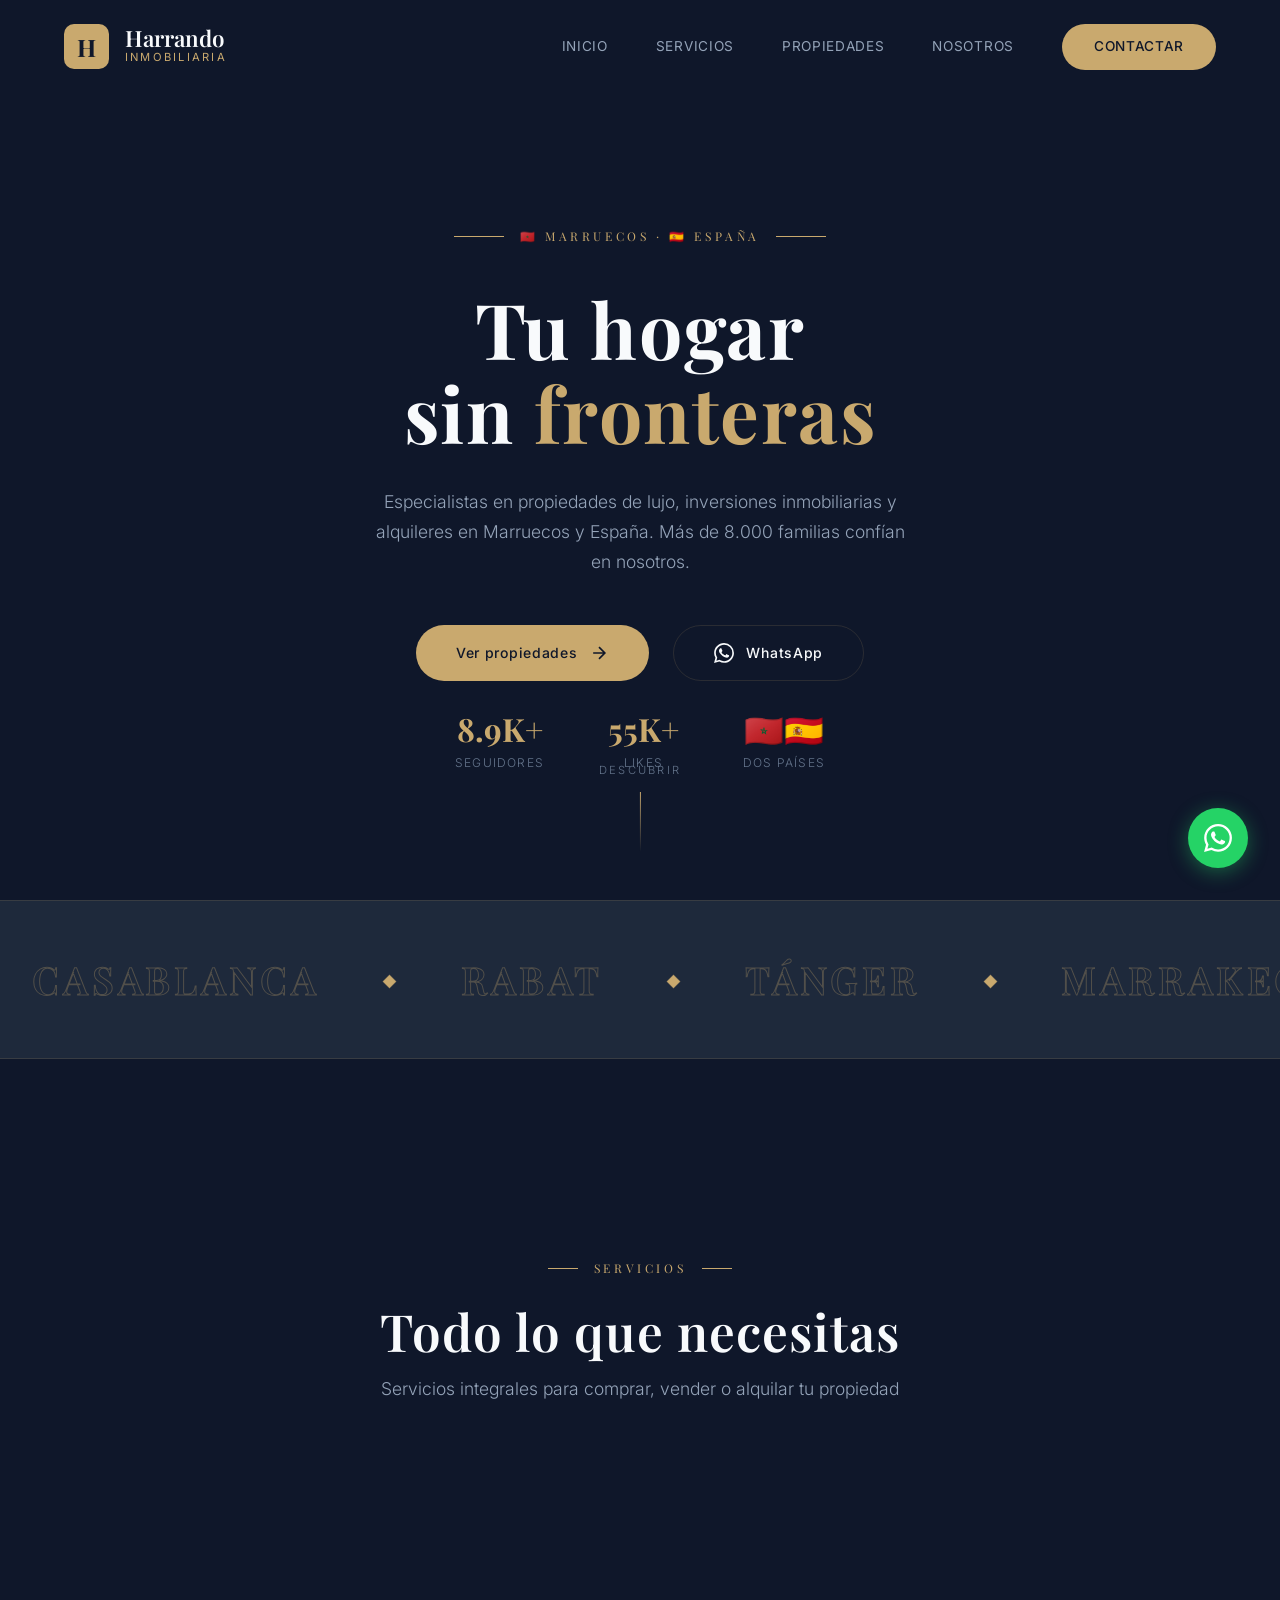
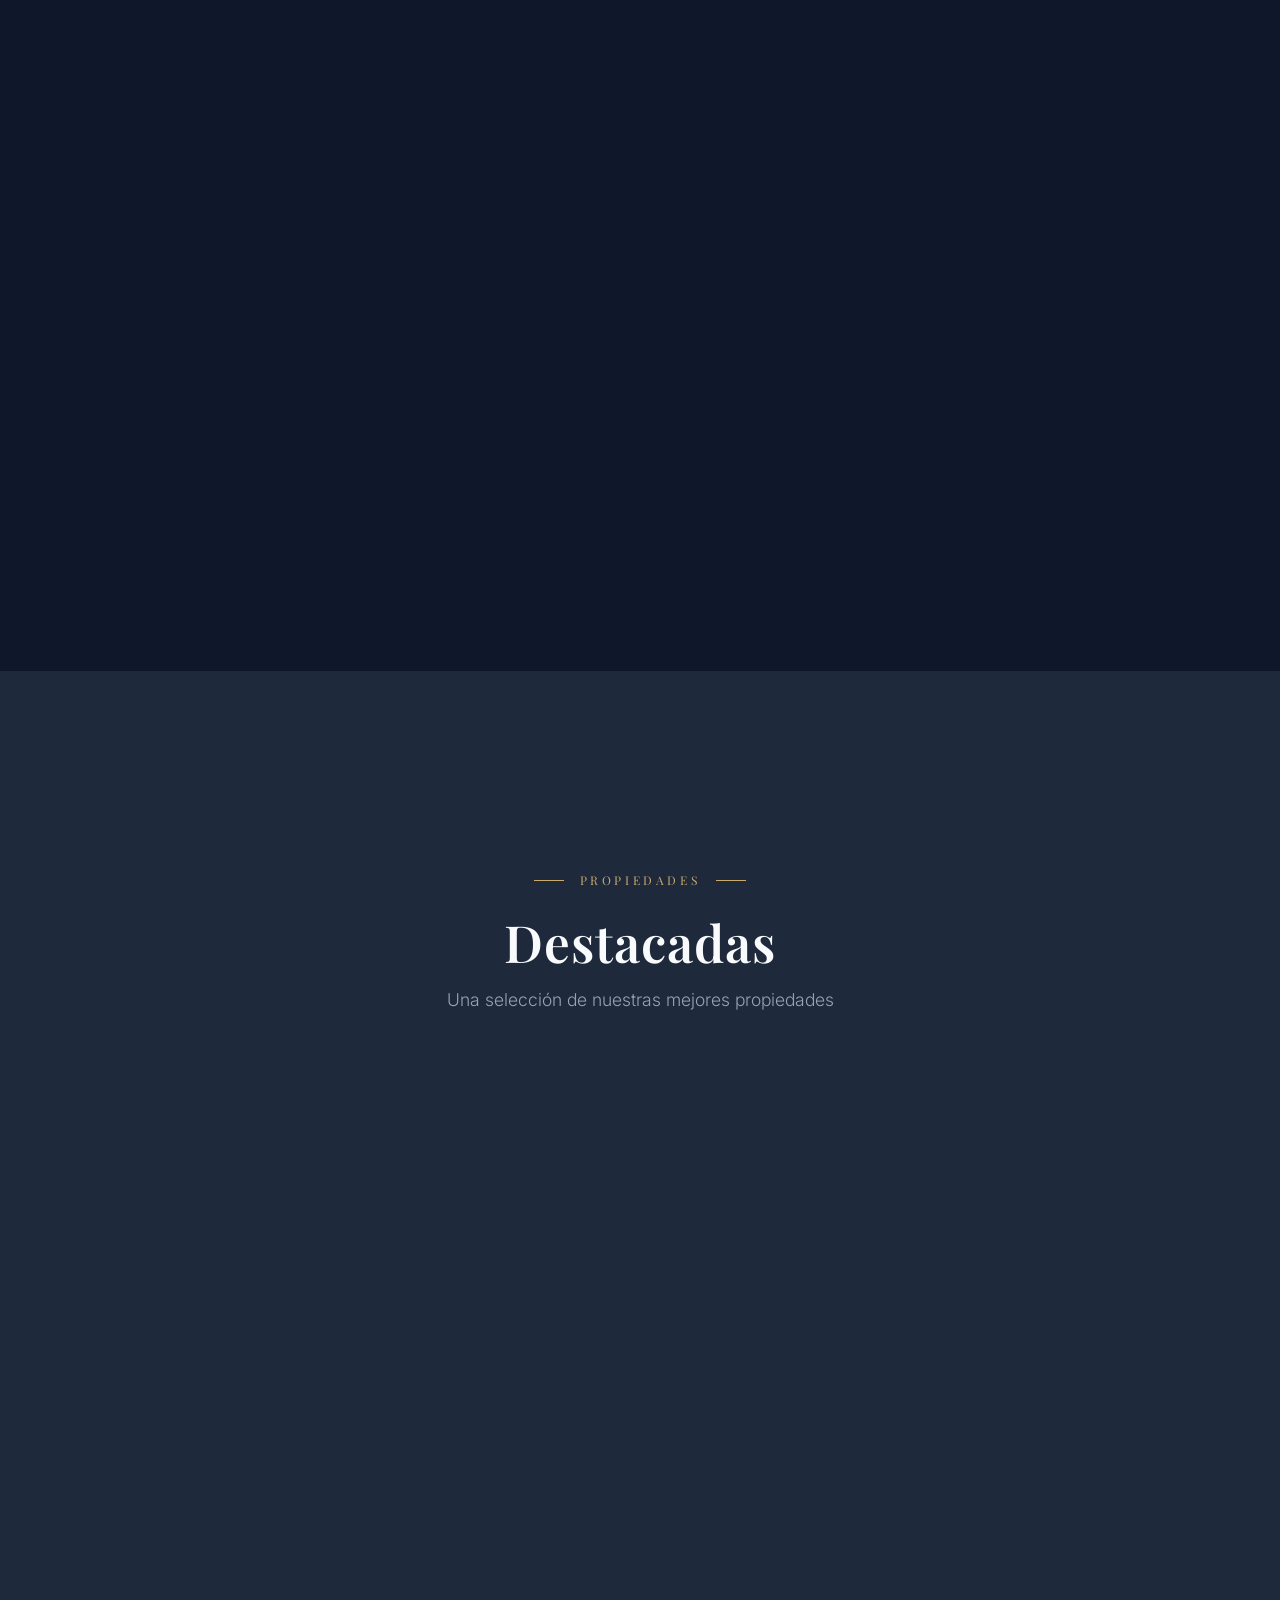
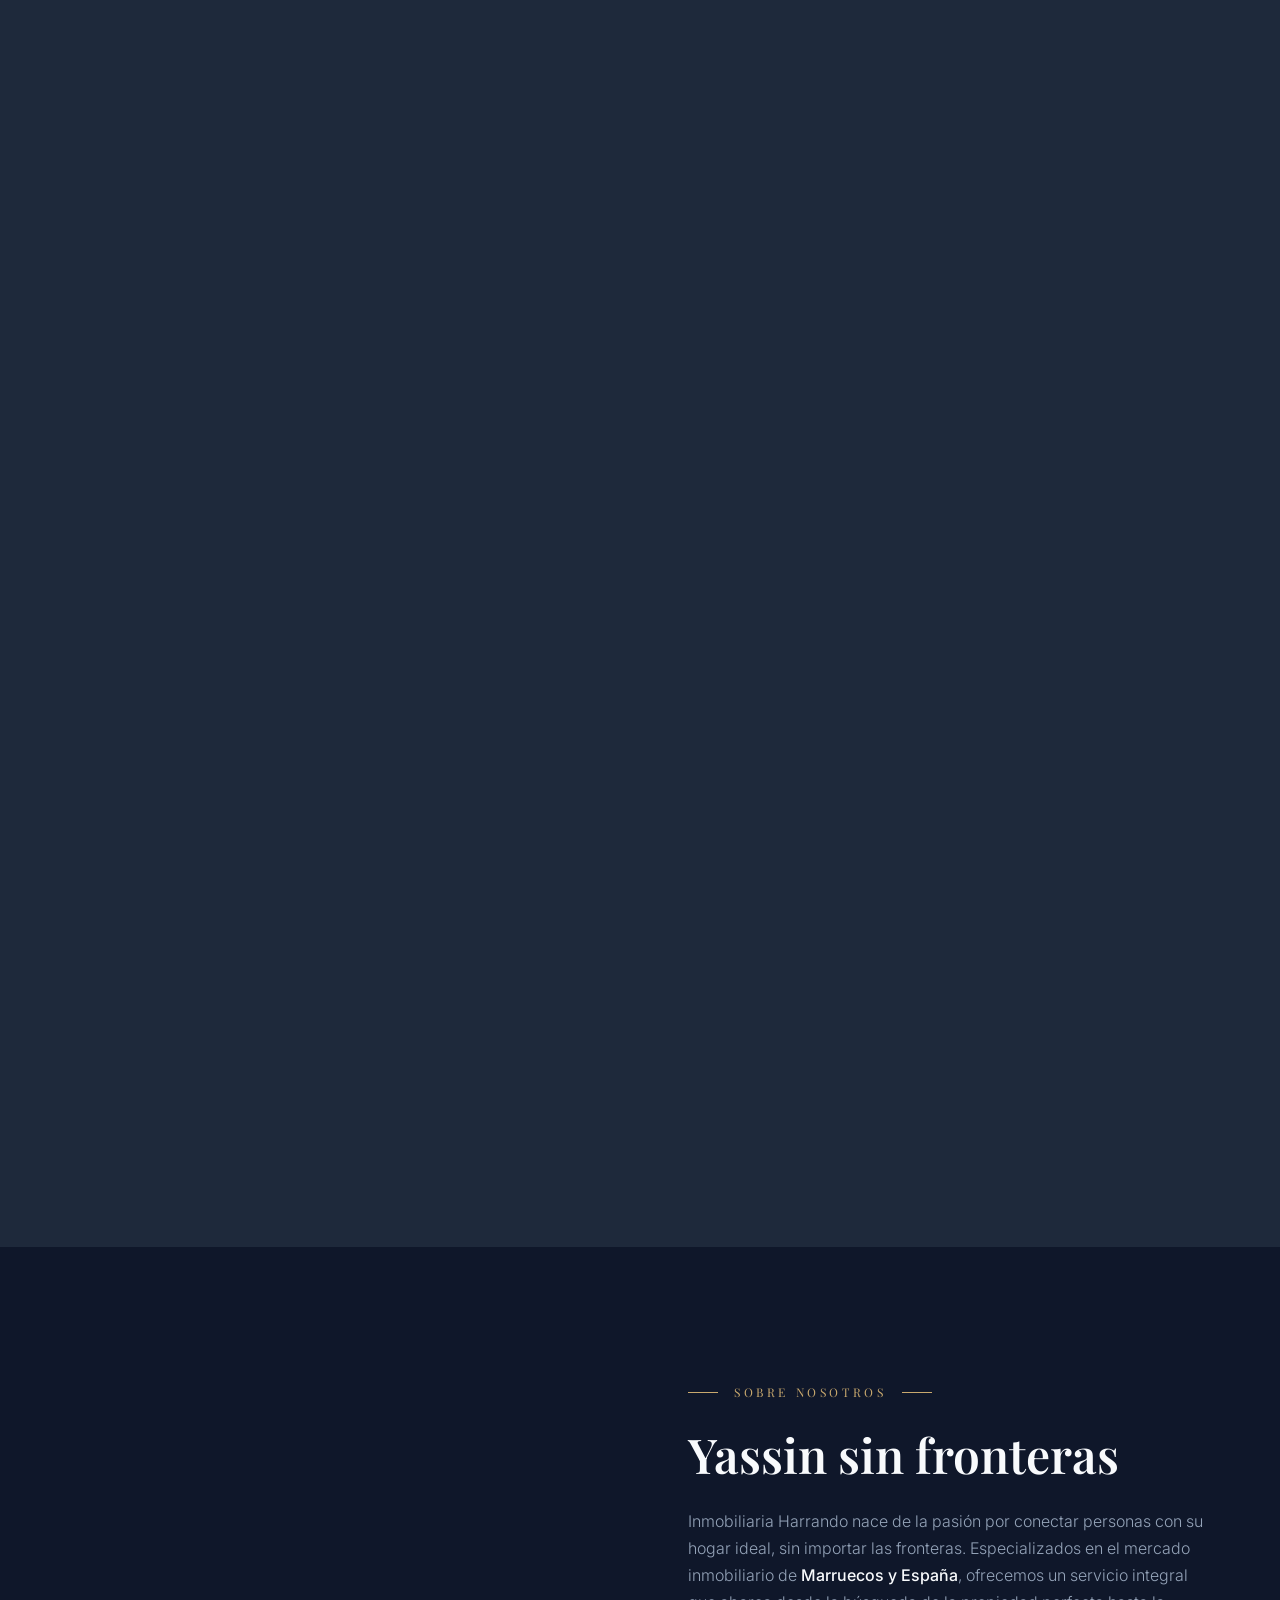
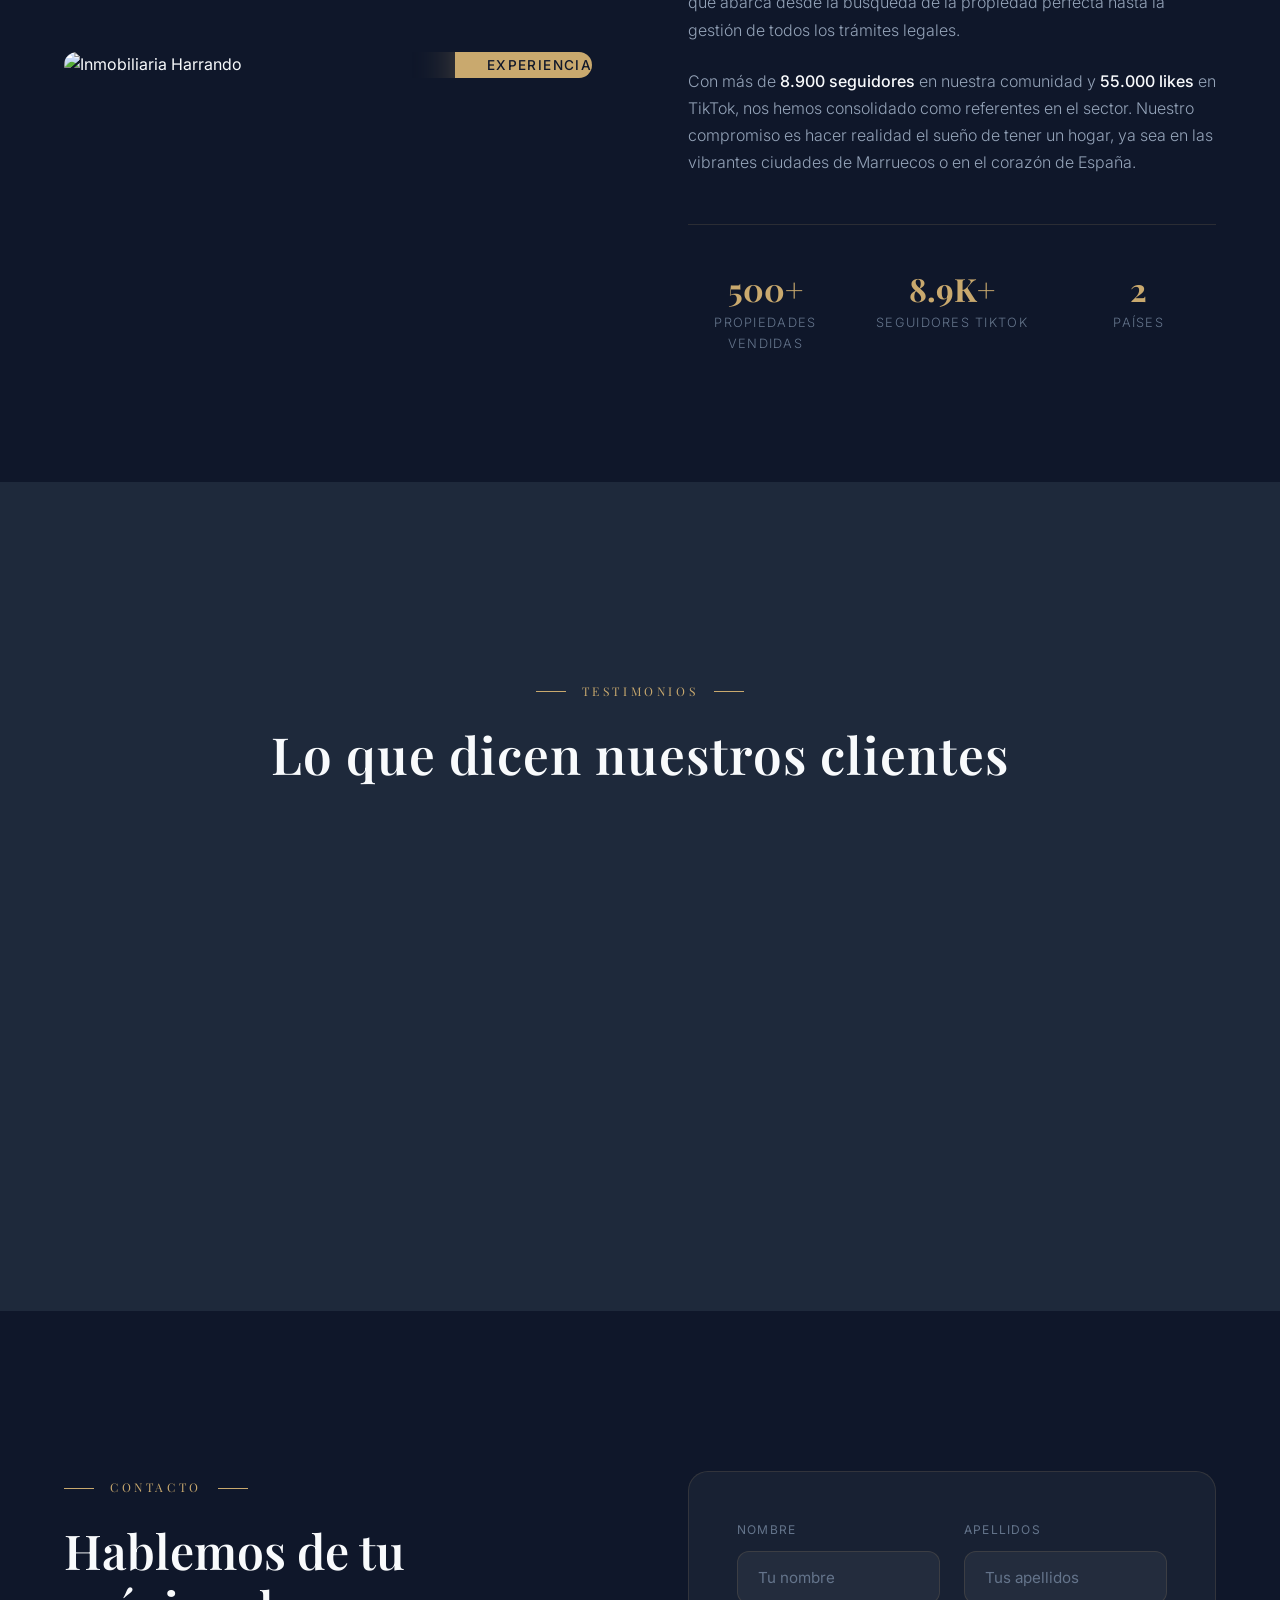
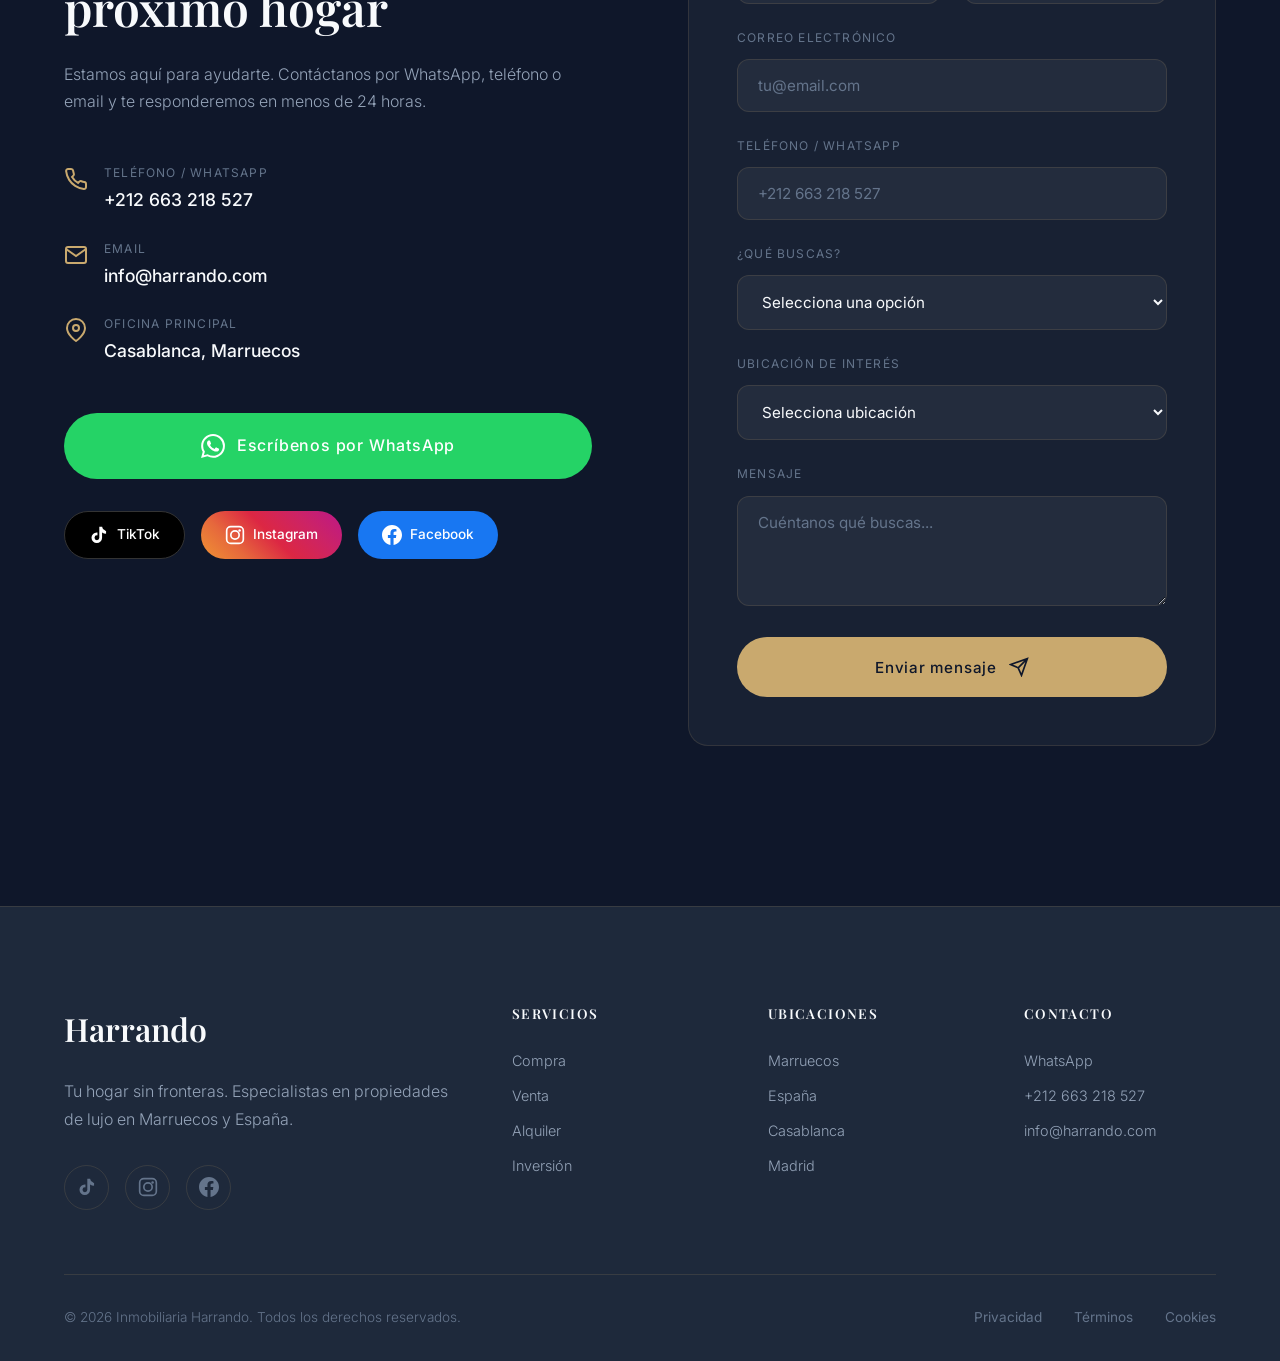
==== index.html @ 23fe0bda "Initial: Inmobiliaria Harrando - Premium Real Estate Website" ====
<!DOCTYPE html>
<html lang="es">
<head>
    <meta charset="UTF-8">
    <meta name="viewport" content="width=device-width, initial-scale=1.0">
    <meta name="theme-color" content="#1a365d">
    <meta name="description" content="Inmobiliaria Harrando - Tu hogar en Marruecos y España. Especialistas en propiedades de lujo, inversiones y alquileres.">
    <title>Inmobiliaria Harrando | Tu Hogar Sin Fronteras 🇲🇦🇪🇸</title>
    
    <!-- Fonts -->
    <link rel="preconnect" href="https://fonts.googleapis.com">
    <link rel="preconnect" href="https://fonts.gstatic.com" crossorigin>
    <link href="https://fonts.googleapis.com/css2?family=Playfair+Display:wght@400;500;600;700;800&family=Inter:wght@300;400;500;600;700&display=swap" rel="stylesheet">
    
    <!-- GSAP -->
    <script src="https://cdnjs.cloudflare.com/ajax/libs/gsap/3.12.2/gsap.min.js"></script>
    <script src="https://cdnjs.cloudflare.com/ajax/libs/gsap/3.12.2/ScrollTrigger.min.js"></script>
    
    <!-- Styles -->
    <link rel="stylesheet" href="css/main.css">
</head>
<body>
    <!-- Custom Cursor -->
    <div class="cursor" id="cursor"></div>
    <div class="cursor-dot" id="cursorDot"></div>

    <!-- Navigation -->
    <nav class="nav" id="nav">
        <a href="#" class="nav-logo">
            <span class="logo-icon">H</span>
            <div class="logo-text">
                <span class="logo-main">Harrando</span>
                <span class="logo-sub">Inmobiliaria</span>
            </div>
        </a>
        <div class="nav-links">
            <a href="#inicio" class="nav-link">Inicio</a>
            <a href="#servicios" class="nav-link">Servicios</a>
            <a href="#propiedades" class="nav-link">Propiedades</a>
            <a href="#nosotros" class="nav-link">Nosotros</a>
            <a href="#contacto" class="nav-link nav-cta">Contactar</a>
        </div>
        <div class="nav-toggle" id="navToggle">
            <span></span>
            <span></span>
            <span></span>
        </div>
    </nav>

    <!-- Mobile Menu -->
    <div class="mobile-menu" id="mobileMenu">
        <a href="#inicio" class="mobile-link">Inicio</a>
        <a href="#servicios" class="mobile-link">Servicios</a>
        <a href="#propiedades" class="mobile-link">Propiedades</a>
        <a href="#nosotros" class="mobile-link">Nosotros</a>
        <a href="#contacto" class="mobile-link mobile-cta">Contactar</a>
    </div>

    <!-- Hero Section -->
    <section class="hero" id="inicio">
        <div class="hero-bg">
            <div class="hero-image" style="background-image: url('https://images.unsplash.com/photo-1600596542815-ffad4c1539a9?w=1920&q=80')"></div>
            <div class="hero-overlay"></div>
        </div>
        <div class="hero-content">
            <div class="hero-eyebrow">
                <span class="line"></span>
                <span class="text">🇲🇦 Marruecos · 🇪🇸 España</span>
                <span class="line"></span>
            </div>
            <h1 class="hero-title">
                <span class="title-line">Tu hogar</span>
                <span class="title-line">sin <span class="accent">fronteras</span></span>
            </h1>
            <p class="hero-subtitle">
                Especialistas en propiedades de lujo, inversiones inmobiliarias y alquileres 
                en Marruecos y España. Más de 8.000 familias confían en nosotros.
            </p>
            <div class="hero-cta">
                <a href="#propiedades" class="btn-primary">
                    <span>Ver propiedades</span>
                    <svg width="20" height="20" viewBox="0 0 24 24" fill="none" stroke="currentColor" stroke-width="2">
                        <path d="M5 12h14M12 5l7 7-7 7"/>
                    </svg>
                </a>
                <a href="https://wa.me/212663218527" class="btn-secondary" target="_blank">
                    <svg width="20" height="20" viewBox="0 0 24 24" fill="currentColor">
                        <path d="M17.472 14.382c-.297-.149-1.758-.867-2.03-.967-.273-.099-.471-.148-.67.15-.197.297-.767.966-.94 1.164-.173.199-.347.223-.644.075-.297-.15-1.255-.463-2.39-1.475-.883-.788-1.48-1.761-1.653-2.059-.173-.297-.018-.458.13-.606.134-.133.298-.347.446-.52.149-.174.198-.298.298-.497.099-.198.05-.371-.025-.52-.075-.149-.669-1.612-.916-2.207-.242-.579-.487-.5-.669-.51-.173-.008-.371-.01-.57-.01-.198 0-.52.074-.792.372-.272.297-1.04 1.016-1.04 2.479 0 1.462 1.065 2.875 1.213 3.074.149.198 2.096 3.2 5.077 4.487.709.306 1.262.489 1.694.625.712.227 1.36.195 1.871.118.571-.085 1.758-.719 2.006-1.413.248-.694.248-1.289.173-1.413-.074-.124-.272-.198-.57-.347m-5.421 7.403h-.004a9.87 9.87 0 01-5.031-1.378l-.361-.214-3.741.982.998-3.648-.235-.374a9.86 9.86 0 01-1.51-5.26c.001-5.45 4.436-9.884 9.888-9.884 2.64 0 5.122 1.03 6.988 2.898a9.825 9.825 0 012.893 6.994c-.003 5.45-4.437 9.884-9.885 9.884m8.413-18.297A11.815 11.815 0 0012.05 0C5.495 0 .16 5.335.157 11.892c0 2.096.547 4.142 1.588 5.945L.057 24l6.305-1.654a11.882 11.882 0 005.683 1.448h.005c6.554 0 11.89-5.335 11.893-11.893a11.821 11.821 0 00-3.48-8.413z"/>
                    </svg>
                    WhatsApp
                </a>
            </div>
        </div>
        <div class="hero-stats">
            <div class="hero-stat">
                <span class="stat-value">8.9K+</span>
                <span class="stat-label">Seguidores</span>
            </div>
            <div class="hero-stat">
                <span class="stat-value">55K+</span>
                <span class="stat-label">Likes</span>
            </div>
            <div class="hero-stat">
                <span class="stat-value">🇲🇦🇪🇸</span>
                <span class="stat-label">Dos países</span>
            </div>
        </div>
        <div class="hero-scroll">
            <div class="scroll-indicator">
                <span>Descubrir</span>
                <div class="scroll-line"></div>
            </div>
        </div>
    </section>

    <!-- Marquee -->
    <section class="marquee-section">
        <div class="marquee-track">
            <span>Casablanca</span>
            <span class="sep">◆</span>
            <span>Rabat</span>
            <span class="sep">◆</span>
            <span>Tánger</span>
            <span class="sep">◆</span>
            <span>Marrakech</span>
            <span class="sep">◆</span>
            <span>Madrid</span>
            <span class="sep">◆</span>
            <span>Barcelona</span>
            <span class="sep">◆</span>
            <span>Valencia</span>
            <span class="sep">◆</span>
            <span>Málaga</span>
            <span class="sep">◆</span>
            <span>Casablanca</span>
            <span class="sep">◆</span>
            <span>Rabat</span>
            <span class="sep">◆</span>
            <span>Tánger</span>
            <span class="sep">◆</span>
            <span>Marrakech</span>
            <span class="sep">◆</span>
            <span>Madrid</span>
            <span class="sep">◆</span>
            <span>Barcelona</span>
            <span class="sep">◆</span>
            <span>Valencia</span>
            <span class="sep">◆</span>
            <span>Málaga</span>
            <span class="sep">◆</span>
        </div>
    </section>

    <!-- Services Section -->
    <section class="services" id="servicios">
        <div class="section-header">
            <span class="section-eyebrow">Servicios</span>
            <h2 class="section-title">Todo lo que necesitas</h2>
            <p class="section-subtitle">Servicios integrales para comprar, vender o alquilar tu propiedad</p>
        </div>
        <div class="services-grid">
            <div class="service-card">
                <div class="service-icon">
                    <svg width="32" height="32" viewBox="0 0 24 24" fill="none" stroke="currentColor" stroke-width="1.5">
                        <path d="M3 9l9-7 9 7v11a2 2 0 01-2 2H5a2 2 0 01-2-2z"/>
                        <polyline points="9 22 9 12 15 12 15 22"/>
                    </svg>
                </div>
                <h3>Compra de Propiedades</h3>
                <p>Encuentra tu hogar ideal en Marruecos o España. Te acompañamos en todo el proceso.</p>
            </div>
            <div class="service-card">
                <div class="service-icon">
                    <svg width="32" height="32" viewBox="0 0 24 24" fill="none" stroke="currentColor" stroke-width="1.5">
                        <rect x="2" y="7" width="20" height="14" rx="2" ry="2"/>
                        <path d="M16 21V5a2 2 0 00-2-2h-4a2 2 0 00-2 2v16"/>
                    </svg>
                </div>
                <h3>Venta de Propiedades</h3>
                <p>Vende tu propiedad al mejor precio y en el menor tiempo posible.</p>
            </div>
            <div class="service-card">
                <div class="service-icon">
                    <svg width="32" height="32" viewBox="0 0 24 24" fill="none" stroke="currentColor" stroke-width="1.5">
                        <path d="M12 2L2 7l10 5 10-5-10-5z"/>
                        <path d="M2 17l10 5 10-5"/>
                        <path d="M2 12l10 5 10-5"/>
                    </svg>
                </div>
                <h3>Alquileres</h3>
                <p>Amplia cartera de propiedades en alquiler para corta y larga temporada.</p>
            </div>
            <div class="service-card">
                <div class="service-icon">
                    <svg width="32" height="32" viewBox="0 0 24 24" fill="none" stroke="currentColor" stroke-width="1.5">
                        <circle cx="12" cy="12" r="10"/>
                        <line x1="12" y1="16" x2="12" y2="12"/>
                        <line x1="12" y1="8" x2="12.01" y2="8"/>
                    </svg>
                </div>
                <h3>Asesoría Legal</h3>
                <p>Te ayudamos con toda la documentación y trámites legales en ambos países.</p>
            </div>
            <div class="service-card">
                <div class="service-icon">
                    <svg width="32" height="32" viewBox="0 0 24 24" fill="none" stroke="currentColor" stroke-width="1.5">
                        <polyline points="23 6 13.5 15.5 8.5 10.5 1 18"/>
                        <polyline points="17 6 23 6 23 12"/>
                    </svg>
                </div>
                <h3>Inversiones</h3>
                <p>Oportunidades de inversión inmobiliaria con alta rentabilidad.</p>
            </div>
            <div class="service-card">
                <div class="service-icon">
                    <svg width="32" height="32" viewBox="0 0 24 24" fill="none" stroke="currentColor" stroke-width="1.5">
                        <path d="M21 16V8a2 2 0 00-1-1.73l-7-4a2 2 0 00-2 0l-7 4A2 2 0 003 8v8a2 2 0 001 1.73l7 4a2 2 0 002 0l7-4A2 2 0 0021 16z"/>
                        <polyline points="3.27 6.96 12 12.01 20.73 6.96"/>
                        <line x1="12" y1="22.08" x2="12" y2="12"/>
                    </svg>
                </div>
                <h3>Gestión Integral</h3>
                <p>Nos encargamos de todo: desde la búsqueda hasta la entrega de llaves.</p>
            </div>
        </div>
    </section>

    <!-- Properties Section -->
    <section class="properties" id="propiedades">
        <div class="section-header">
            <span class="section-eyebrow">Propiedades</span>
            <h2 class="section-title">Destacadas</h2>
            <p class="section-subtitle">Una selección de nuestras mejores propiedades</p>
        </div>
        <div class="properties-grid">
            <article class="property-card featured">
                <div class="property-image">
                    <img src="https://images.unsplash.com/photo-1600585154340-be6161a56a0c?w=800&q=80" alt="Villa de lujo" loading="lazy">
                    <div class="property-badge">Destacada</div>
                    <div class="property-overlay">
                        <button class="btn-view">Ver detalles</button>
                    </div>
                </div>
                <div class="property-content">
                    <div class="property-location">
                        <svg width="16" height="16" viewBox="0 0 24 24" fill="none" stroke="currentColor" stroke-width="2">
                            <path d="M21 10c0 7-9 13-9 13s-9-6-9-13a9 9 0 0118 0z"/>
                            <circle cx="12" cy="10" r="3"/>
                        </svg>
                        Casablanca, Marruecos
                    </div>
                    <h3>Villa de Lujo con Piscina</h3>
                    <p>Espectacular villa de 450m² con jardín privado, piscina infinity y vistas al mar.</p>
                    <div class="property-features">
                        <span>
                            <svg width="16" height="16" viewBox="0 0 24 24" fill="none" stroke="currentColor" stroke-width="2">
                                <path d="M3 9l9-7 9 7v11a2 2 0 01-2 2H5a2 2 0 01-2-2z"/>
                                <polyline points="9 22 9 12 15 12 15 22"/>
                            </svg>
                            5 hab
                        </span>
                        <span>
                            <svg width="16" height="16" viewBox="0 0 24 24" fill="none" stroke="currentColor" stroke-width="2">
                                <path d="M2 12h20M2 12v6a2 2 0 002 2h16a2 2 0 002-2v-6"/>
                                <path d="M6 12V8a2 2 0 012-2h8a2 2 0 012 2v4"/>
                            </svg>
                            4 baños
                        </span>
                        <span>
                            <svg width="16" height="16" viewBox="0 0 24 24" fill="none" stroke="currentColor" stroke-width="2">
                                <rect x="3" y="3" width="18" height="18" rx="2"/>
                                <path d="M3 9h18M9 21V9"/>
                            </svg>
                            450 m²
                        </span>
                    </div>
                    <div class="property-footer">
                        <span class="property-price">2.500.000 €</span>
                        <a href="https://wa.me/212663218527" class="property-link" target="_blank">Contactar</a>
                    </div>
                </div>
            </article>

            <article class="property-card">
                <div class="property-image">
                    <img src="https://images.unsplash.com/photo-1600607687939-ce8a6c25118c?w=800&q=80" alt="Ático moderno" loading="lazy">
                    <div class="property-overlay">
                        <button class="btn-view">Ver detalles</button>
                    </div>
                </div>
                <div class="property-content">
                    <div class="property-location">
                        <svg width="16" height="16" viewBox="0 0 24 24" fill="none" stroke="currentColor" stroke-width="2">
                            <path d="M21 10c0 7-9 13-9 13s-9-6-9-13a9 9 0 0118 0z"/>
                            <circle cx="12" cy="10" r="3"/>
                        </svg>
                        Madrid, España
                    </div>
                    <h3>Ático de Diseño en Centro</h3>
                    <p>Ático de 200m² con terraza panorámica y acabados de alta calidad.</p>
                    <div class="property-features">
                        <span>
                            <svg width="16" height="16" viewBox="0 0 24 24" fill="none" stroke="currentColor" stroke-width="2">
                                <path d="M3 9l9-7 9 7v11a2 2 0 01-2 2H5a2 2 0 01-2-2z"/>
                                <polyline points="9 22 9 12 15 12 15 22"/>
                            </svg>
                            3 hab
                        </span>
                        <span>
                            <svg width="16" height="16" viewBox="0 0 24 24" fill="none" stroke="currentColor" stroke-width="2">
                                <path d="M2 12h20M2 12v6a2 2 0 002 2h16a2 2 0 002-2v-6"/>
                                <path d="M6 12V8a2 2 0 012-2h8a2 2 0 012 2v4"/>
                            </svg>
                            2 baños
                        </span>
                        <span>
                            <svg width="16" height="16" viewBox="0 0 24 24" fill="none" stroke="currentColor" stroke-width="2">
                                <rect x="3" y="3" width="18" height="18" rx="2"/>
                                <path d="M3 9h18M9 21V9"/>
                            </svg>
                            200 m²
                        </span>
                    </div>
                    <div class="property-footer">
                        <span class="property-price">1.200.000 €</span>
                        <a href="https://wa.me/212663218527" class="property-link" target="_blank">Contactar</a>
                    </div>
                </div>
            </article>

            <article class="property-card">
                <div class="property-image">
                    <img src="https://images.unsplash.com/photo-1600566753086-00f18fb6b3ea?w=800&q=80" alt="Casa tradicional" loading="lazy">
                    <div class="property-overlay">
                        <button class="btn-view">Ver detalles</button>
                    </div>
                </div>
                <div class="property-content">
                    <div class="property-location">
                        <svg width="16" height="16" viewBox="0 0 24 24" fill="none" stroke="currentColor" stroke-width="2">
                            <path d="M21 10c0 7-9 13-9 13s-9-6-9-13a9 9 0 0118 0z"/>
                            <circle cx="12" cy="10" r="3"/>
                        </svg>
                        Marrakech, Marruecos
                    </div>
                    <h3>Riad Reformado en Medina</h3>
                    <p>Auténtico riad marroquí de 300m² con patio central y azotea con vistas.</p>
                    <div class="property-features">
                        <span>
                            <svg width="16" height="16" viewBox="0 0 24 24" fill="none" stroke="currentColor" stroke-width="2">
                                <path d="M3 9l9-7 9 7v11a2 2 0 01-2 2H5a2 2 0 01-2-2z"/>
                                <polyline points="9 22 9 12 15 12 15 22"/>
                            </svg>
                            4 hab
                        </span>
                        <span>
                            <svg width="16" height="16" viewBox="0 0 24 24" fill="none" stroke="currentColor" stroke-width="2">
                                <path d="M2 12h20M2 12v6a2 2 0 002 2h16a2 2 0 002-2v-6"/>
                                <path d="M6 12V8a2 2 0 012-2h8a2 2 0 012 2v4"/>
                            </svg>
                            3 baños
                        </span>
                        <span>
                            <svg width="16" height="16" viewBox="0 0 24 24" fill="none" stroke="currentColor" stroke-width="2">
                                <rect x="3" y="3" width="18" height="18" rx="2"/>
                                <path d="M3 9h18M9 21V9"/>
                            </svg>
                            300 m²
                        </span>
                    </div>
                    <div class="property-footer">
                        <span class="property-price">850.000 €</span>
                        <a href="https://wa.me/212663218527" class="property-link" target="_blank">Contactar</a>
                    </div>
                </div>
            </article>

            <article class="property-card">
                <div class="property-image">
                    <img src="https://images.unsplash.com/photo-1600573472591-ee6b68d14c68?w=800&q=80" alt="Apartamento playa" loading="lazy">
                    <div class="property-overlay">
                        <button class="btn-view">Ver detalles</button>
                    </div>
                </div>
                <div class="property-content">
                    <div class="property-location">
                        <svg width="16" height="16" viewBox="0 0 24 24" fill="none" stroke="currentColor" stroke-width="2">
                            <path d="M21 10c0 7-9 13-9 13s-9-6-9-13a9 9 0 0118 0z"/>
                            <circle cx="12" cy="10" r="3"/>
                        </svg>
                        Málaga, España
                    </div>
                    <h3>Apartamento Primera Línea</h3>
                    <p>Apartamento de 120m² con vistas directas al mar y acceso a la playa.</p>
                    <div class="property-features">
                        <span>
                            <svg width="16" height="16" viewBox="0 0 24 24" fill="none" stroke="currentColor" stroke-width="2">
                                <path d="M3 9l9-7 9 7v11a2 2 0 01-2 2H5a2 2 0 01-2-2z"/>
                                <polyline points="9 22 9 12 15 12 15 22"/>
                            </svg>
                            2 hab
                        </span>
                        <span>
                            <svg width="16" height="16" viewBox="0 0 24 24" fill="none" stroke="currentColor" stroke-width="2">
                                <path d="M2 12h20M2 12v6a2 2 0 002 2h16a2 2 0 002-2v-6"/>
                                <path d="M6 12V8a2 2 0 012-2h8a2 2 0 012 2v4"/>
                            </svg>
                            2 baños
                        </span>
                        <span>
                            <svg width="16" height="16" viewBox="0 0 24 24" fill="none" stroke="currentColor" stroke-width="2">
                                <rect x="3" y="3" width="18" height="18" rx="2"/>
                                <path d="M3 9h18M9 21V9"/>
                            </svg>
                            120 m²
                        </span>
                    </div>
                    <div class="property-footer">
                        <span class="property-price">650.000 €</span>
                        <a href="https://wa.me/212663218527" class="property-link" target="_blank">Contactar</a>
                    </div>
                </div>
            </article>

            <article class="property-card">
                <div class="property-image">
                    <img src="https://images.unsplash.com/photo-1600047509807-ba8f99d2cdde?w=800&q=80" alt="Finca rural" loading="lazy">
                    <div class="property-overlay">
                        <button class="btn-view">Ver detalles</button>
                    </div>
                </div>
                <div class="property-content">
                    <div class="property-location">
                        <svg width="16" height="16" viewBox="0 0 24 24" fill="none" stroke="currentColor" stroke-width="2">
                            <path d="M21 10c0 7-9 13-9 13s-9-6-9-13a9 9 0 0118 0z"/>
                            <circle cx="12" cy="10" r="3"/>
                        </svg>
                        Tánger, Marruecos
                    </div>
                    <h3>Finca con Viñedos</h3>
                    <p>Finca de 5 hectáreas con casa señorial, viñedos y establos.</p>
                    <div class="property-features">
                        <span>
                            <svg width="16" height="16" viewBox="0 0 24 24" fill="none" stroke="currentColor" stroke-width="2">
                                <path d="M3 9l9-7 9 7v11a2 2 0 01-2 2H5a2 2 0 01-2-2z"/>
                                <polyline points="9 22 9 12 15 12 15 22"/>
                            </svg>
                            6 hab
                        </span>
                        <span>
                            <svg width="16" height="16" viewBox="0 0 24 24" fill="none" stroke="currentColor" stroke-width="2">
                                <path d="M2 12h20M2 12v6a2 2 0 002 2h16a2 2 0 002-2v-6"/>
                                <path d="M6 12V8a2 2 0 012-2h8a2 2 0 012 2v4"/>
                            </svg>
                            4 baños
                        </span>
                        <span>
                            <svg width="16" height="16" viewBox="0 0 24 24" fill="none" stroke="currentColor" stroke-width="2">
                                <rect x="3" y="3" width="18" height="18" rx="2"/>
                                <path d="M3 9h18M9 21V9"/>
                            </svg>
                            5 Ha
                        </span>
                    </div>
                    <div class="property-footer">
                        <span class="property-price">1.800.000 €</span>
                        <a href="https://wa.me/212663218527" class="property-link" target="_blank">Contactar</a>
                    </div>
                </div>
            </article>

            <article class="property-card">
                <div class="property-image">
                    <img src="https://images.unsplash.com/photo-1600210492486-724fe5c67fb0?w=800&q=80" alt="Loft industrial" loading="lazy">
                    <div class="property-overlay">
                        <button class="btn-view">Ver detalles</button>
                    </div>
                </div>
                <div class="property-content">
                    <div class="property-location">
                        <svg width="16" height="16" viewBox="0 0 24 24" fill="none" stroke="currentColor" stroke-width="2">
                            <path d="M21 10c0 7-9 13-9 13s-9-6-9-13a9 9 0 0118 0z"/>
                            <circle cx="12" cy="10" r="3"/>
                        </svg>
                        Barcelona, España
                    </div>
                    <h3>Loft Industrial Reformado</h3>
                    <p>Loft de 180m² en antigua fábrica con diseño contemporáneo.</p>
                    <div class="property-features">
                        <span>
                            <svg width="16" height="16" viewBox="0 0 24 24" fill="none" stroke="currentColor" stroke-width="2">
                                <path d="M3 9l9-7 9 7v11a2 2 0 01-2 2H5a2 2 0 01-2-2z"/>
                                <polyline points="9 22 9 12 15 12 15 22"/>
                            </svg>
                            2 hab
                        </span>
                        <span>
                            <svg width="16" height="16" viewBox="0 0 24 24" fill="none" stroke="currentColor" stroke-width="2">
                                <path d="M2 12h20M2 12v6a2 2 0 002 2h16a2 2 0 002-2v-6"/>
                                <path d="M6 12V8a2 2 0 012-2h8a2 2 0 012 2v4"/>
                            </svg>
                            2 baños
                        </span>
                        <span>
                            <svg width="16" height="16" viewBox="0 0 24 24" fill="none" stroke="currentColor" stroke-width="2">
                                <rect x="3" y="3" width="18" height="18" rx="2"/>
                                <path d="M3 9h18M9 21V9"/>
                            </svg>
                            180 m²
                        </span>
                    </div>
                    <div class="property-footer">
                        <span class="property-price">950.000 €</span>
                        <a href="https://wa.me/212663218527" class="property-link" target="_blank">Contactar</a>
                    </div>
                </div>
            </article>
        </div>
    </section>

    <!-- About Section -->
    <section class="about" id="nosotros">
        <div class="about-container">
            <div class="about-image">
                <img src="https://images.unsplash.com/photo-1560518883-ce09059eeffa?w=800&q=80" alt="Inmobiliaria Harrando" loading="lazy">
                <div class="about-experience">
                    <span class="exp-number">10+</span>
                    <span class="exp-text">Años de<br>experiencia</span>
                </div>
            </div>
            <div class="about-content">
                <span class="section-eyebrow">Sobre Nosotros</span>
                <h2>Yassin sin fronteras</h2>
                <p>
                    Inmobiliaria Harrando nace de la pasión por conectar personas con su hogar ideal, 
                    sin importar las fronteras. Especializados en el mercado inmobiliario de <strong>Marruecos y España</strong>, 
                    ofrecemos un servicio integral que abarca desde la búsqueda de la propiedad perfecta 
                    hasta la gestión de todos los trámites legales.
                </p>
                <p>
                    Con más de <strong>8.900 seguidores</strong> en nuestra comunidad y <strong>55.000 likes</strong> 
                    en TikTok, nos hemos consolidado como referentes en el sector. Nuestro compromiso es 
                    hacer realidad el sueño de tener un hogar, ya sea en las vibrantes ciudades de Marruecos 
                    o en el corazón de España.
                </p>
                <div class="about-stats">
                    <div class="about-stat">
                        <span class="stat-number">500+</span>
                        <span class="stat-label">Propiedades vendidas</span>
                    </div>
                    <div class="about-stat">
                        <span class="stat-number">8.9K+</span>
                        <span class="stat-label">Seguidores TikTok</span>
                    </div>
                    <div class="about-stat">
                        <span class="stat-number">2</span>
                        <span class="stat-label">Países</span>
                    </div>
                </div>
            </div>
        </div>
    </section>

    <!-- Testimonials -->
    <section class="testimonials">
        <div class="section-header">
            <span class="section-eyebrow">Testimonios</span>
            <h2 class="section-title">Lo que dicen nuestros clientes</h2>
        </div>
        <div class="testimonials-grid">
            <div class="testimonial-card">
                <div class="testimonial-stars">
                    <svg width="16" height="16" viewBox="0 0 24 24" fill="currentColor"><path d="M12 2l3.09 6.26L22 9.27l-5 4.87 1.18 6.88L12 17.77l-6.18 3.25L7 14.14 2 9.27l6.91-1.01L12 2z"/></svg>
                    <svg width="16" height="16" viewBox="0 0 24 24" fill="currentColor"><path d="M12 2l3.09 6.26L22 9.27l-5 4.87 1.18 6.88L12 17.77l-6.18 3.25L7 14.14 2 9.27l6.91-1.01L12 2z"/></svg>
                    <svg width="16" height="16" viewBox="0 0 24 24" fill="currentColor"><path d="M12 2l3.09 6.26L22 9.27l-5 4.87 1.18 6.88L12 17.77l-6.18 3.25L7 14.14 2 9.27l6.91-1.01L12 2z"/></svg>
                    <svg width="16" height="16" viewBox="0 0 24 24" fill="currentColor"><path d="M12 2l3.09 6.26L22 9.27l-5 4.87 1.18 6.88L12 17.77l-6.18 3.25L7 14.14 2 9.27l6.91-1.01L12 2z"/></svg>
                    <svg width="16" height="16" viewBox="0 0 24 24" fill="currentColor"><path d="M12 2l3.09 6.26L22 9.27l-5 4.87 1.18 6.88L12 17.77l-6.18 3.25L7 14.14 2 9.27l6.91-1.01L12 2z"/></svg>
                </div>
                <p class="testimonial-text">"Gracias a Yassin encontré mi riad en Marrakech. El proceso fue súper sencillo y me ayudaron con todos los papeles. ¡100% recomendado!"</p>
                <div class="testimonial-author">
                    <div class="author-avatar">A</div>
                    <div class="author-info">
                        <span class="author-name">Ahmed Benali</span>
                        <span class="author-location">Casablanca, Marruecos</span>
                    </div>
                </div>
            </div>

            <div class="testimonial-card">
                <div class="testimonial-stars">
                    <svg width="16" height="16" viewBox="0 0 24 24" fill="currentColor"><path d="M12 2l3.09 6.26L22 9.27l-5 4.87 1.18 6.88L12 17.77l-6.18 3.25L7 14.14 2 9.27l6.91-1.01L12 2z"/></svg>
                    <svg width="16" height="16" viewBox="0 0 24 24" fill="currentColor"><path d="M12 2l3.09 6.26L22 9.27l-5 4.87 1.18 6.88L12 17.77l-6.18 3.25L7 14.14 2 9.27l6.91-1.01L12 2z"/></svg>
                    <svg width="16" height="16" viewBox="0 0 24 24" fill="currentColor"><path d="M12 2l3.09 6.26L22 9.27l-5 4.87 1.18 6.88L12 17.77l-6.18 3.25L7 14.14 2 9.27l6.91-1.01L12 2z"/></svg>
                    <svg width="16" height="16" viewBox="0 0 24 24" fill="currentColor"><path d="M12 2l3.09 6.26L22 9.27l-5 4.87 1.18 6.88L12 17.77l-6.18 3.25L7 14.14 2 9.27l6.91-1.01L12 2z"/></svg>
                    <svg width="16" height="16" viewBox="0 0 24 24" fill="currentColor"><path d="M12 2l3.09 6.26L22 9.27l-5 4.87 1.18 6.88L12 17.77l-6.18 3.25L7 14.14 2 9.27l6.91-1.01L12 2z"/></svg>
                </div>
                <p class="testimonial-text">"Invertí en un apartamento en Málaga y la gestión fue impecable. Me mantuvieron informado en todo momento. Profesionales de verdad."</p>
                <div class="testimonial-author">
                    <div class="author-avatar">L</div>
                    <div class="author-info">
                        <span class="author-name">Laura García</span>
                        <span class="author-location">Madrid, España</span>
                    </div>
                </div>
            </div>

            <div class="testimonial-card">
                <div class="testimonial-stars">
                    <svg width="16" height="16" viewBox="0 0 24 24" fill="currentColor"><path d="M12 2l3.09 6.26L22 9.27l-5 4.87 1.18 6.88L12 17.77l-6.18 3.25L7 14.14 2 9.27l6.91-1.01L12 2z"/></svg>
                    <svg width="16" height="16" viewBox="0 0 24 24" fill="currentColor"><path d="M12 2l3.09 6.26L22 9.27l-5 4.87 1.18 6.88L12 17.77l-6.18 3.25L7 14.14 2 9.27l6.91-1.01L12 2z"/></svg>
                    <svg width="16" height="16" viewBox="0 0 24 24" fill="currentColor"><path d="M12 2l3.09 6.26L22 9.27l-5 4.87 1.18 6.88L12 17.77l-6.18 3.25L7 14.14 2 9.27l6.91-1.01L12 2z"/></svg>
                    <svg width="16" height="16" viewBox="0 0 24 24" fill="currentColor"><path d="M12 2l3.09 6.26L22 9.27l-5 4.87 1.18 6.88L12 17.77l-6.18 3.25L7 14.14 2 9.27l6.91-1.01L12 2z"/></svg>
                    <svg width="16" height="16" viewBox="0 0 24 24" fill="currentColor"><path d="M12 2l3.09 6.26L22 9.27l-5 4.87 1.18 6.88L12 17.77l-6.18 3.25L7 14.14 2 9.27l6.91-1.01L12 2z"/></svg>
                </div>
                <p class="testimonial-text">"Alquilé mi piso en Barcelona a través de Harrando. Encontraron inquilino en una semana. Servicio rápido y eficiente."</p>
                <div class="testimonial-author">
                    <div class="author-avatar">M</div>
                    <div class="author-info">
                        <span class="author-name">Mohamed El Amrani</span>
                        <span class="author-location">Barcelona, España</span>
                    </div>
                </div>
            </div>
        </div>
    </section>

    <!-- Contact Section -->
    <section class="contact-section" id="contacto">
        <div class="contact-container">
            <div class="contact-info">
                <span class="section-eyebrow">Contacto</span>
                <h2>Hablemos de tu próximo hogar</h2>
                <p>Estamos aquí para ayudarte. Contáctanos por WhatsApp, teléfono o email y te responderemos en menos de 24 horas.</p>
                
                <div class="contact-details">
                    <div class="contact-item">
                        <svg width="24" height="24" viewBox="0 0 24 24" fill="none" stroke="currentColor" stroke-width="2">
                            <path d="M22 16.92v3a2 2 0 01-2.18 2 19.79 19.79 0 01-8.63-3.07 19.5 19.5 0 01-6-6 19.79 19.79 0 01-3.07-8.67A2 2 0 014.11 2h3a2 2 0 012 1.72c.127.96.361 1.903.7 2.81a2 2 0 01-.45 2.11L8.09 9.91a16 16 0 006 6l1.27-1.27a2 2 0 012.11-.45c.907.339 1.85.573 2.81.7A2 2 0 0122 16.92z"/>
                        </svg>
                        <div>
                            <span class="label">Teléfono / WhatsApp</span>
                            <span class="value">+212 663 218 527</span>
                        </div>
                    </div>
                    <div class="contact-item">
                        <svg width="24" height="24" viewBox="0 0 24 24" fill="none" stroke="currentColor" stroke-width="2">
                            <path d="M4 4h16c1.1 0 2 .9 2 2v12c0 1.1-.9 2-2 2H4c-1.1 0-2-.9-2-2V6c0-1.1.9-2 2-2z"/>
                            <polyline points="22,6 12,13 2,6"/>
                        </svg>
                        <div>
                            <span class="label">Email</span>
                            <span class="value">info@harrando.com</span>
                        </div>
                    </div>
                    <div class="contact-item">
                        <svg width="24" height="24" viewBox="0 0 24 24" fill="none" stroke="currentColor" stroke-width="2">
                            <path d="M21 10c0 7-9 13-9 13s-9-6-9-13a9 9 0 0118 0z"/>
                            <circle cx="12" cy="10" r="3"/>
                        </svg>
                        <div>
                            <span class="label">Oficina principal</span>
                            <span class="value">Casablanca, Marruecos</span>
                        </div>
                    </div>
                </div>

                <a href="https://wa.me/212663218527" class="btn-whatsapp-large" target="_blank">
                    <svg width="24" height="24" viewBox="0 0 24 24" fill="currentColor">
                        <path d="M17.472 14.382c-.297-.149-1.758-.867-2.03-.967-.273-.099-.471-.148-.67.15-.197.297-.767.966-.94 1.164-.173.199-.347.223-.644.075-.297-.15-1.255-.463-2.39-1.475-.883-.788-1.48-1.761-1.653-2.059-.173-.297-.018-.458.13-.606.134-.133.298-.347.446-.52.149-.174.198-.298.298-.497.099-.198.05-.371-.025-.52-.075-.149-.669-1.612-.916-2.207-.242-.579-.487-.5-.669-.51-.173-.008-.371-.01-.57-.01-.198 0-.52.074-.792.372-.272.297-1.04 1.016-1.04 2.479 0 1.462 1.065 2.875 1.213 3.074.149.198 2.096 3.2 5.077 4.487.709.306 1.262.489 1.694.625.712.227 1.36.195 1.871.118.571-.085 1.758-.719 2.006-1.413.248-.694.248-1.289.173-1.413-.074-.124-.272-.198-.57-.347m-5.421 7.403h-.004a9.87 9.87 0 01-5.031-1.378l-.361-.214-3.741.982.998-3.648-.235-.374a9.86 9.86 0 01-1.51-5.26c.001-5.45 4.436-9.884 9.888-9.884 2.64 0 5.122 1.03 6.988 2.898a9.825 9.825 0 012.893 6.994c-.003 5.45-4.437 9.884-9.885 9.884m8.413-18.297A11.815 11.815 0 0012.05 0C5.495 0 .16 5.335.157 11.892c0 2.096.547 4.142 1.588 5.945L.057 24l6.305-1.654a11.882 11.882 0 005.683 1.448h.005c6.554 0 11.89-5.335 11.893-11.893a11.821 11.821 0 00-3.48-8.413z"/>
                    </svg>
                    Escríbenos por WhatsApp
                </a>

                <div class="social-links">
                    <a href="https://www.tiktok.com/@inmobiliariaharrando" target="_blank" class="social-link tiktok">
                        <svg width="20" height="20" viewBox="0 0 24 24" fill="currentColor">
                            <path d="M19.59 6.69a4.83 4.83 0 01-3.77-4.25V2h-3.45v13.67a2.89 2.89 0 01-2.88 2.5 2.89 2.89 0 01-2.88-2.89 2.89 2.89 0 012.88-2.89c.23 0 .45.03.66.08v-3.5a6.36 6.36 0 00-.66-.04A6.34 6.34 0 003 15.38a6.34 6.34 0 006.34 6.34 6.34 6.34 0 006.34-6.34V9.02a8.16 8.16 0 004.8 1.55V7.12a4.85 4.85 0 01-1.89-.43z"/>
                        </svg>
                        TikTok
                    </a>
                    <a href="#" class="social-link instagram">
                        <svg width="20" height="20" viewBox="0 0 24 24" fill="none" stroke="currentColor" stroke-width="2">
                            <rect x="2" y="2" width="20" height="20" rx="5"/>
                            <circle cx="12" cy="12" r="5"/>
                            <circle cx="17.5" cy="6.5" r="1.5" fill="currentColor" stroke="none"/>
                        </svg>
                        Instagram
                    </a>
                    <a href="#" class="social-link facebook">
                        <svg width="20" height="20" viewBox="0 0 24 24" fill="currentColor">
                            <path d="M24 12.073c0-6.627-5.373-12-12-12s-12 5.373-12 12c0 5.99 4.388 10.954 10.125 11.854v-8.385H7.078v-3.47h3.047V9.43c0-3.007 1.792-4.669 4.533-4.669 1.312 0 2.686.235 2.686.235v2.953H15.83c-1.491 0-1.956.925-1.956 1.874v2.25h3.328l-.532 3.47h-2.796v8.385C19.612 23.027 24 18.062 24 12.073z"/>
                        </svg>
                        Facebook
                    </a>
                </div>
            </div>

            <form class="contact-form" id="contactForm">
                <div class="form-row">
                    <div class="form-group">
                        <label for="firstName">Nombre</label>
                        <input type="text" id="firstName" name="firstName" required placeholder="Tu nombre">
                    </div>
                    <div class="form-group">
                        <label for="lastName">Apellidos</label>
                        <input type="text" id="lastName" name="lastName" required placeholder="Tus apellidos">
                    </div>
                </div>
                <div class="form-group">
                    <label for="email">Correo electrónico</label>
                    <input type="email" id="email" name="email" required placeholder="tu@email.com">
                </div>
                <div class="form-group">
                    <label for="phone">Teléfono / WhatsApp</label>
                    <input type="tel" id="phone" name="phone" placeholder="+212 663 218 527">
                </div>
                <div class="form-group">
                    <label for="interest">¿Qué buscas?</label>
                    <select id="interest" name="interest">
                        <option value="">Selecciona una opción</option>
                        <option value="comprar">Comprar propiedad</option>
                        <option value="vender">Vender propiedad</option>
                        <option value="alquilar">Alquilar propiedad</option>
                        <option value="invertir">Inversión inmobiliaria</option>
                        <option value="asesoria">Asesoría legal</option>
                    </select>
                </div>
                <div class="form-group">
                    <label for="location">Ubicación de interés</label>
                    <select id="location" name="location">
                        <option value="">Selecciona ubicación</option>
                        <option value="casablanca">Casablanca, Marruecos</option>
                        <option value="rabat">Rabat, Marruecos</option>
                        <option value="tanger">Tánger, Marruecos</option>
                        <option value="marrakech">Marrakech, Marruecos</option>
                        <option value="madrid">Madrid, España</option>
                        <option value="barcelona">Barcelona, España</option>
                        <option value="valencia">Valencia, España</option>
                        <option value="malaga">Málaga, España</option>
                    </select>
                </div>
                <div class="form-group">
                    <label for="message">Mensaje</label>
                    <textarea id="message" name="message" rows="4" placeholder="Cuéntanos qué buscas..."></textarea>
                </div>
                <button type="submit" class="btn-submit">
                    <span>Enviar mensaje</span>
                    <svg width="20" height="20" viewBox="0 0 24 24" fill="none" stroke="currentColor" stroke-width="2">
                        <path d="M22 2L11 13M22 2l-7 20-4-9-9-4 20-7z"/>
                    </svg>
                </button>
            </form>
        </div>
    </section>

    <!-- Footer -->
    <footer class="footer">
        <div class="footer-grid">
            <div class="footer-brand">
                <span class="footer-logo">Harrando</span>
                <p>Tu hogar sin fronteras. Especialistas en propiedades de lujo en Marruecos y España.</p>
                <div class="footer-social">
                    <a href="https://www.tiktok.com/@inmobiliariaharrando" target="_blank" aria-label="TikTok">
                        <svg width="20" height="20" viewBox="0 0 24 24" fill="currentColor">
                            <path d="M19.59 6.69a4.83 4.83 0 01-3.77-4.25V2h-3.45v13.67a2.89 2.89 0 01-2.88 2.5 2.89 2.89 0 01-2.88-2.89 2.89 2.89 0 012.88-2.89c.23 0 .45.03.66.08v-3.5a6.36 6.36 0 00-.66-.04A6.34 6.34 0 003 15.38a6.34 6.34 0 006.34 6.34 6.34 6.34 0 006.34-6.34V9.02a8.16 8.16 0 004.8 1.55V7.12a4.85 4.85 0 01-1.89-.43z"/>
                        </svg>
                    </a>
                    <a href="#" aria-label="Instagram">
                        <svg width="20" height="20" viewBox="0 0 24 24" fill="none" stroke="currentColor" stroke-width="2">
                            <rect x="2" y="2" width="20" height="20" rx="5"/>
                            <circle cx="12" cy="12" r="5"/>
                            <circle cx="17.5" cy="6.5" r="1.5" fill="currentColor" stroke="none"/>
                        </svg>
                    </a>
                    <a href="#" aria-label="Facebook">
                        <svg width="20" height="20" viewBox="0 0 24 24" fill="currentColor">
                            <path d="M24 12.073c0-6.627-5.373-12-12-12s-12 5.373-12 12c0 5.99 4.388 10.954 10.125 11.854v-8.385H7.078v-3.47h3.047V9.43c0-3.007 1.792-4.669 4.533-4.669 1.312 0 2.686.235 2.686.235v2.953H15.83c-1.491 0-1.956.925-1.956 1.874v2.25h3.328l-.532 3.47h-2.796v8.385C19.612 23.027 24 18.062 24 12.073z"/>
                        </svg>
                    </a>
                </div>
            </div>
            <div class="footer-links">
                <h4>Servicios</h4>
                <a href="#servicios">Compra</a>
                <a href="#servicios">Venta</a>
                <a href="#servicios">Alquiler</a>
                <a href="#servicios">Inversión</a>
            </div>
            <div class="footer-links">
                <h4>Ubicaciones</h4>
                <a href="#propiedades">Marruecos</a>
                <a href="#propiedades">España</a>
                <a href="#propiedades">Casablanca</a>
                <a href="#propiedades">Madrid</a>
            </div>
            <div class="footer-links">
                <h4>Contacto</h4>
                <a href="https://wa.me/212663218527" target="_blank">WhatsApp</a>
                <a href="tel:+212663218527">+212 663 218 527</a>
                <a href="mailto:info@harrando.com">info@harrando.com</a>
            </div>
        </div>
        <div class="footer-bottom">
            <p>© 2026 Inmobiliaria Harrando. Todos los derechos reservados.</p>
            <div class="footer-legal">
                <a href="#">Privacidad</a>
                <a href="#">Términos</a>
                <a href="#">Cookies</a>
            </div>
        </div>
    </footer>

    <!-- WhatsApp Float -->
    <a href="https://wa.me/212663218527" class="whatsapp-float" target="_blank" aria-label="Contactar por WhatsApp">
        <svg width="28" height="28" viewBox="0 0 24 24" fill="currentColor">
            <path d="M17.472 14.382c-.297-.149-1.758-.867-2.03-.967-.273-.099-.471-.148-.67.15-.197.297-.767.966-.94 1.164-.173.199-.347.223-.644.075-.297-.15-1.255-.463-2.39-1.475-.883-.788-1.48-1.761-1.653-2.059-.173-.297-.018-.458.13-.606.134-.133.298-.347.446-.52.149-.174.198-.298.298-.497.099-.198.05-.371-.025-.52-.075-.149-.669-1.612-.916-2.207-.242-.579-.487-.5-.669-.51-.173-.008-.371-.01-.57-.01-.198 0-.52.074-.792.372-.272.297-1.04 1.016-1.04 2.479 0 1.462 1.065 2.875 1.213 3.074.149.198 2.096 3.2 5.077 4.487.709.306 1.262.489 1.694.625.712.227 1.36.195 1.871.118.571-.085 1.758-.719 2.006-1.413.248-.694.248-1.289.173-1.413-.074-.124-.272-.198-.57-.347m-5.421 7.403h-.004a9.87 9.87 0 01-5.031-1.378l-.361-.214-3.741.982.998-3.648-.235-.374a9.86 9.86 0 01-1.51-5.26c.001-5.45 4.436-9.884 9.888-9.884 2.64 0 5.122 1.03 6.988 2.898a9.825 9.825 0 012.893 6.994c-.003 5.45-4.437 9.884-9.885 9.884m8.413-18.297A11.815 11.815 0 0012.05 0C5.495 0 .16 5.335.157 11.892c0 2.096.547 4.142 1.588 5.945L.057 24l6.305-1.654a11.882 11.882 0 005.683 1.448h.005c6.554 0 11.89-5.335 11.893-11.893a11.821 11.821 0 00-3.48-8.413z"/>
        </svg>
    </a>

    <script src="js/main.js"></script>
</body>
</html>
---- css/main.css ----
/* ========================================
   INMOBILIARIA HARRANDO
   Premium Real Estate Website
   ======================================== */

:root {
    --bg-primary: #0f172a;
    --bg-secondary: #1e293b;
    --bg-card: rgba(30, 41, 59, 0.6);
    --text-primary: #f8fafc;
    --text-secondary: #94a3b8;
    --text-muted: #64748b;
    --accent: #c9a96e;
    --accent-light: #d4b87a;
    --accent-dark: #a88b4a;
    --border: rgba(201, 169, 110, 0.15);
    --font-display: 'Playfair Display', serif;
    --font-body: 'Inter', sans-serif;
    --transition: cubic-bezier(0.4, 0, 0.2, 1);
}

*, *::before, *::after {
    margin: 0;
    padding: 0;
    box-sizing: border-box;
}

html {
    scroll-behavior: smooth;
    -webkit-font-smoothing: antialiased;
}

body {
    font-family: var(--font-body);
    background: var(--bg-primary);
    color: var(--text-primary);
    overflow-x: hidden;
    line-height: 1.6;
}

::selection {
    background: var(--accent);
    color: var(--bg-primary);
}

/* Custom Cursor */
.cursor {
    position: fixed;
    width: 40px;
    height: 40px;
    border: 1px solid var(--accent);
    border-radius: 50%;
    pointer-events: none;
    z-index: 9999;
    transition: transform 0.15s ease, width 0.3s, height 0.3s, background 0.3s;
    mix-blend-mode: difference;
    transform: translate(-50%, -50%);
}

.cursor.hover {
    width: 60px;
    height: 60px;
    background: rgba(201, 169, 110, 0.1);
}

.cursor-dot {
    position: fixed;
    width: 6px;
    height: 6px;
    background: var(--accent);
    border-radius: 50%;
    pointer-events: none;
    z-index: 9999;
    transform: translate(-50%, -50%);
}

@media (pointer: coarse) {
    .cursor, .cursor-dot { display: none; }
}

/* Navigation */
.nav {
    position: fixed;
    top: 0;
    left: 0;
    width: 100%;
    padding: 1.5rem 4rem;
    display: flex;
    justify-content: space-between;
    align-items: center;
    z-index: 1000;
    transition: all 0.5s var(--transition);
}

.nav.scrolled {
    background: rgba(15, 23, 42, 0.95);
    backdrop-filter: blur(20px);
    padding: 1rem 4rem;
    box-shadow: 0 2px 40px rgba(0, 0, 0, 0.3);
}

.nav-logo {
    display: flex;
    align-items: center;
    gap: 1rem;
    text-decoration: none;
}

.logo-icon {
    width: 45px;
    height: 45px;
    background: var(--accent);
    color: var(--bg-primary);
    font-family: var(--font-display);
    font-size: 1.5rem;
    font-weight: 700;
    display: flex;
    align-items: center;
    justify-content: center;
    border-radius: 10px;
}

.logo-text {
    display: flex;
    flex-direction: column;
}

.logo-main {
    font-family: var(--font-display);
    font-size: 1.4rem;
    font-weight: 600;
    color: var(--text-primary);
    line-height: 1;
}

.logo-sub {
    font-size: 0.7rem;
    color: var(--accent);
    letter-spacing: 0.2em;
    text-transform: uppercase;
    font-weight: 400;
}

.nav-links {
    display: flex;
    align-items: center;
    gap: 3rem;
}

.nav-link {
    color: var(--text-secondary);
    text-decoration: none;
    font-size: 0.85rem;
    font-weight: 400;
    letter-spacing: 0.05em;
    text-transform: uppercase;
    transition: color 0.4s var(--transition);
    position: relative;
}

.nav-link::after {
    content: '';
    position: absolute;
    bottom: -4px;
    left: 0;
    width: 0;
    height: 1px;
    background: var(--accent);
    transition: width 0.4s var(--transition);
}

.nav-link:hover {
    color: var(--text-primary);
}

.nav-link:hover::after {
    width: 100%;
}

.nav-cta {
    padding: 0.75rem 2rem;
    background: var(--accent);
    color: var(--bg-primary);
    border-radius: 100px;
    font-weight: 500;
    transition: all 0.4s var(--transition);
}

.nav-cta::after {
    display: none;
}

.nav-cta:hover {
    background: var(--accent-light);
    transform: translateY(-2px);
    box-shadow: 0 8px 30px rgba(201, 169, 110, 0.3);
}

.nav-toggle {
    display: none;
    flex-direction: column;
    gap: 6px;
    cursor: pointer;
    z-index: 1001;
}

.nav-toggle span {
    width: 28px;
    height: 1px;
    background: var(--text-primary);
    transition: all 0.4s var(--transition);
}

/* Mobile Menu */
.mobile-menu {
    position: fixed;
    top: 0;
    right: -100%;
    width: 100%;
    height: 100vh;
    background: var(--bg-secondary);
    display: flex;
    flex-direction: column;
    justify-content: center;
    align-items: center;
    gap: 2rem;
    z-index: 999;
    transition: right 0.6s var(--transition);
}

.mobile-menu.active {
    right: 0;
}

.mobile-link {
    font-family: var(--font-display);
    font-size: 2rem;
    color: var(--text-primary);
    text-decoration: none;
    transition: color 0.3s;
}

.mobile-link:hover {
    color: var(--accent);
}

.mobile-cta {
    padding: 1rem 3rem;
    background: var(--accent);
    color: var(--bg-primary);
    border-radius: 100px;
    font-size: 1rem;
    font-family: var(--font-body);
}

/* Hero Section */
.hero {
    position: relative;
    height: 100vh;
    min-height: 700px;
    display: flex;
    align-items: center;
    justify-content: center;
    overflow: hidden;
}

.hero-bg {
    position: absolute;
    top: 0;
    left: 0;
    width: 100%;
    height: 100%;
    z-index: 0;
}

.hero-image {
    position: absolute;
    top: 0;
    left: 0;
    width: 100%;
    height: 100%;
    background-size: cover;
    background-position: center;
    transform: scale(1.1);
    transition: transform 10s ease;
}

.hero-overlay {
    position: absolute;
    top: 0;
    left: 0;
    width: 100%;
    height: 100%;
    background: linear-gradient(
        to bottom,
        rgba(15, 23, 42, 0.8) 0%,
        rgba(15, 23, 42, 0.5) 50%,
        rgba(15, 23, 42, 0.95) 100%
    );
}

.hero-content {
    position: relative;
    z-index: 2;
    text-align: center;
    max-width: 900px;
    padding: 0 2rem;
}

.hero-eyebrow {
    display: inline-flex;
    align-items: center;
    gap: 1rem;
    margin-bottom: 2.5rem;
    opacity: 0;
    animation: fadeInUp 1s var(--transition) 0.5s forwards;
}

.hero-eyebrow .line {
    width: 50px;
    height: 1px;
    background: var(--accent);
}

.hero-eyebrow .text {
    font-family: var(--font-display);
    font-size: 0.75rem;
    color: var(--accent);
    letter-spacing: 0.3em;
    text-transform: uppercase;
}

.hero-title {
    font-family: var(--font-display);
    font-size: clamp(2.5rem, 6vw, 5rem);
    font-weight: 700;
    line-height: 1.1;
    letter-spacing: 0.02em;
    margin-bottom: 2rem;
}

.title-line {
    display: block;
    opacity: 0;
    animation: fadeInUp 1s var(--transition) forwards;
}

.title-line:nth-child(1) { animation-delay: 0.7s; }
.title-line:nth-child(2) { animation-delay: 0.9s; }

.title-line .accent {
    color: var(--accent);
}

.hero-subtitle {
    font-size: 1.1rem;
    color: var(--text-secondary);
    font-weight: 300;
    max-width: 550px;
    margin: 0 auto 3rem;
    line-height: 1.7;
    opacity: 0;
    animation: fadeInUp 1s var(--transition) 1.1s forwards;
}

.hero-cta {
    display: flex;
    gap: 1.5rem;
    justify-content: center;
    opacity: 0;
    animation: fadeInUp 1s var(--transition) 1.3s forwards;
    flex-wrap: wrap;
}

/* Buttons */
.btn-primary,
.btn-secondary,
.btn-submit,
.btn-view,
.btn-whatsapp-large {
    display: inline-flex;
    align-items: center;
    gap: 0.75rem;
    padding: 1rem 2.5rem;
    border-radius: 100px;
    font-size: 0.875rem;
    font-weight: 500;
    letter-spacing: 0.05em;
    text-decoration: none;
    transition: all 0.5s var(--transition);
    border: none;
    cursor: pointer;
    font-family: var(--font-body);
}

.btn-primary {
    background: var(--accent);
    color: var(--bg-primary);
}

.btn-primary:hover {
    transform: translateY(-2px);
    box-shadow: 0 10px 40px rgba(201, 169, 110, 0.3);
}

.btn-secondary {
    background: transparent;
    color: var(--text-primary);
    border: 1px solid var(--border);
}

.btn-secondary:hover {
    border-color: var(--accent);
    color: var(--accent);
    background: rgba(201, 169, 110, 0.05);
}

.btn-submit {
    width: 100%;
    padding: 1.25rem;
    background: var(--accent);
    color: var(--bg-primary);
    justify-content: center;
    font-size: 0.95rem;
}

.btn-submit:hover {
    transform: translateY(-2px);
    box-shadow: 0 10px 40px rgba(201, 169, 110, 0.3);
}

/* Hero Stats */
.hero-stats {
    position: absolute;
    bottom: 8rem;
    left: 50%;
    transform: translateX(-50%);
    display: flex;
    gap: 4rem;
    z-index: 2;
    opacity: 0;
    animation: fadeIn 1s var(--transition) 1.8s forwards;
}

.hero-stat {
    text-align: center;
}

.stat-value {
    font-family: var(--font-display);
    font-size: 2rem;
    font-weight: 700;
    color: var(--accent);
    display: block;
    line-height: 1;
}

.stat-label {
    font-size: 0.75rem;
    color: var(--text-muted);
    letter-spacing: 0.1em;
    text-transform: uppercase;
    font-weight: 300;
    margin-top: 0.5rem;
    display: block;
}

/* Scroll Indicator */
.hero-scroll {
    position: absolute;
    bottom: 3rem;
    left: 50%;
    transform: translateX(-50%);
    z-index: 2;
    opacity: 0;
    animation: fadeIn 1s var(--transition) 2s forwards;
}

.scroll-indicator {
    display: flex;
    flex-direction: column;
    align-items: center;
    gap: 0.75rem;
}

.scroll-indicator span {
    font-size: 0.7rem;
    color: var(--text-muted);
    letter-spacing: 0.2em;
    text-transform: uppercase;
    font-weight: 300;
}

.scroll-line {
    width: 1px;
    height: 60px;
    background: linear-gradient(to bottom, var(--accent), transparent);
    animation: scrollPulse 2s ease-in-out infinite;
}

/* Marquee */
.marquee-section {
    padding: 3rem 0;
    overflow: hidden;
    background: var(--bg-secondary);
    border-top: 1px solid var(--border);
    border-bottom: 1px solid var(--border);
}

.marquee-track {
    display: flex;
    animation: marqueeScroll 30s linear infinite;
    white-space: nowrap;
}

.marquee-track span {
    font-family: var(--font-display);
    font-size: clamp(1.5rem, 3vw, 2.5rem);
    font-weight: 600;
    text-transform: uppercase;
    padding: 0 2rem;
    color: transparent;
    -webkit-text-stroke: 1px rgba(201, 169, 110, 0.3);
    letter-spacing: 0.1em;
}

.marquee-track .sep {
    color: var(--accent);
    -webkit-text-stroke: none;
    font-size: 1rem;
    display: flex;
    align-items: center;
}

/* Section Headers */
.section-header {
    text-align: center;
    margin-bottom: 6rem;
    padding-top: 4rem;
}

.section-eyebrow {
    display: inline-flex;
    align-items: center;
    gap: 1rem;
    font-family: var(--font-display);
    font-size: 0.75rem;
    color: var(--accent);
    letter-spacing: 0.3em;
    text-transform: uppercase;
    font-weight: 400;
    margin-bottom: 1.5rem;
}

.section-eyebrow::before,
.section-eyebrow::after {
    content: '';
    width: 30px;
    height: 1px;
    background: var(--accent);
}

.section-title {
    font-family: var(--font-display);
    font-size: clamp(2rem, 4vw, 3.5rem);
    font-weight: 600;
    line-height: 1.1;
    letter-spacing: 0.02em;
    margin-bottom: 1rem;
}

.section-subtitle {
    color: var(--text-secondary);
    font-weight: 300;
    font-size: 1.1rem;
}

/* Services */
.services {
    padding: 8rem 4rem;
    background: var(--bg-primary);
}

.services-grid {
    max-width: 1200px;
    margin: 0 auto;
    display: grid;
    grid-template-columns: repeat(3, 1fr);
    gap: 2rem;
}

.service-card {
    background: var(--bg-card);
    border: 1px solid var(--border);
    border-radius: 20px;
    padding: 3rem 2rem;
    text-align: center;
    transition: all 0.6s var(--transition);
    opacity: 0;
    transform: translateY(40px);
}

.service-card.visible {
    opacity: 1;
    transform: translateY(0);
}

.service-card:hover {
    transform: translateY(-8px);
    border-color: rgba(201, 169, 110, 0.3);
    box-shadow: 0 30px 60px rgba(0, 0, 0, 0.3);
}

.service-icon {
    width: 70px;
    height: 70px;
    background: rgba(201, 169, 110, 0.1);
    border-radius: 16px;
    display: flex;
    align-items: center;
    justify-content: center;
    margin: 0 auto 1.5rem;
    color: var(--accent);
    transition: all 0.4s;
}

.service-card:hover .service-icon {
    background: var(--accent);
    color: var(--bg-primary);
    transform: scale(1.1);
}

.service-card h3 {
    font-family: var(--font-display);
    font-size: 1.3rem;
    font-weight: 600;
    margin-bottom: 1rem;
}

.service-card p {
    color: var(--text-secondary);
    font-weight: 300;
    line-height: 1.7;
    font-size: 0.95rem;
}

/* Properties */
.properties {
    padding: 8rem 4rem;
    background: var(--bg-secondary);
}

.properties-grid {
    max-width: 1400px;
    margin: 0 auto;
    display: grid;
    grid-template-columns: repeat(3, 1fr);
    gap: 2rem;
}

.property-card {
    background: var(--bg-card);
    border-radius: 20px;
    overflow: hidden;
    border: 1px solid var(--border);
    transition: all 0.6s var(--transition);
    opacity: 0;
    transform: translateY(40px);
}

.property-card.visible {
    opacity: 1;
    transform: translateY(0);
}

.property-card:hover {
    transform: translateY(-8px);
    border-color: rgba(201, 169, 110, 0.3);
    box-shadow: 0 30px 60px rgba(0, 0, 0, 0.4);
}

.property-card.featured {
    grid-column: span 2;
    grid-row: span 2;
}

.property-image {
    position: relative;
    overflow: hidden;
    aspect-ratio: 16/10;
}

.property-card.featured .property-image {
    aspect-ratio: 16/12;
}

.property-image img {
    width: 100%;
    height: 100%;
    object-fit: cover;
    transition: transform 0.8s var(--transition);
}

.property-card:hover .property-image img {
    transform: scale(1.05);
}

.property-overlay {
    position: absolute;
    top: 0;
    left: 0;
    width: 100%;
    height: 100%;
    background: rgba(15, 23, 42, 0.7);
    display: flex;
    align-items: center;
    justify-content: center;
    opacity: 0;
    transition: opacity 0.5s var(--transition);
}

.btn-view {
    padding: 0.75rem 2rem;
    background: transparent;
    color: var(--accent);
    border: 1px solid var(--accent);
    border-radius: 100px;
    font-family: var(--font-body);
    font-size: 0.85rem;
    letter-spacing: 0.05em;
    text-transform: uppercase;
    cursor: pointer;
    transform: translateY(20px);
    transition: all 0.5s var(--transition);
}

.btn-view:hover {
    background: var(--accent);
    color: var(--bg-primary);
}

.property-card:hover .property-overlay {
    opacity: 1;
}

.property-card:hover .btn-view {
    transform: translateY(0);
}

.property-badge {
    position: absolute;
    top: 1.25rem;
    left: 1.25rem;
    padding: 0.4rem 1rem;
    background: var(--accent);
    color: var(--bg-primary);
    font-size: 0.7rem;
    font-weight: 600;
    letter-spacing: 0.1em;
    text-transform: uppercase;
    border-radius: 100px;
    z-index: 2;
}

.property-content {
    padding: 1.75rem;
}

.property-location {
    display: flex;
    align-items: center;
    gap: 0.5rem;
    font-size: 0.85rem;
    color: var(--accent);
    margin-bottom: 0.75rem;
}

.property-location svg {
    color: var(--accent);
}

.property-content h3 {
    font-family: var(--font-display);
    font-size: 1.2rem;
    font-weight: 600;
    margin-bottom: 0.75rem;
    line-height: 1.3;
}

.property-content > p {
    color: var(--text-secondary);
    font-weight: 300;
    font-size: 0.9rem;
    line-height: 1.6;
    margin-bottom: 1.25rem;
}

.property-features {
    display: flex;
    gap: 1.25rem;
    margin-bottom: 1.25rem;
    padding-bottom: 1.25rem;
    border-bottom: 1px solid var(--border);
}

.property-features span {
    font-size: 0.8rem;
    color: var(--text-secondary);
    font-weight: 300;
    display: flex;
    align-items: center;
    gap: 0.4rem;
}

.property-features svg {
    color: var(--accent);
}

.property-footer {
    display: flex;
    justify-content: space-between;
    align-items: center;
}

.property-price {
    font-family: var(--font-display);
    font-size: 1.3rem;
    font-weight: 600;
    color: var(--accent);
}

.property-link {
    color: var(--text-muted);
    text-decoration: none;
    font-size: 0.8rem;
    letter-spacing: 0.05em;
    text-transform: uppercase;
    transition: color 0.3s;
    position: relative;
}

.property-link::after {
    content: '';
    position: absolute;
    bottom: -2px;
    left: 0;
    width: 0;
    height: 1px;
    background: var(--accent);
    transition: width 0.3s;
}

.property-link:hover {
    color: var(--accent);
}

.property-link:hover::after {
    width: 100%;
}

/* About Section */
.about {
    padding: 8rem 4rem;
    background: var(--bg-primary);
}

.about-container {
    max-width: 1200px;
    margin: 0 auto;
    display: grid;
    grid-template-columns: 1fr 1fr;
    gap: 6rem;
    align-items: center;
}

.about-image {
    position: relative;
    border-radius: 20px;
    overflow: hidden;
}

.about-image img {
    width: 100%;
    height: auto;
    display: block;
}

.about-experience {
    position: absolute;
    bottom: -2rem;
    right: -2rem;
    background: var(--accent);
    color: var(--bg-primary);
    padding: 2rem;
    border-radius: 16px;
    text-align: center;
    box-shadow: 0 20px 40px rgba(201, 169, 110, 0.3);
}

.exp-number {
    font-family: var(--font-display);
    font-size: 3rem;
    font-weight: 700;
    display: block;
    line-height: 1;
}

.exp-text {
    font-size: 0.85rem;
    font-weight: 500;
    letter-spacing: 0.1em;
    text-transform: uppercase;
}

.about-content h2 {
    font-family: var(--font-display);
    font-size: clamp(2rem, 4vw, 3rem);
    font-weight: 600;
    line-height: 1.2;
    margin-bottom: 1.5rem;
}

.about-content p {
    color: var(--text-secondary);
    font-weight: 300;
    line-height: 1.7;
    margin-bottom: 1.5rem;
}

.about-content strong {
    color: var(--text-primary);
    font-weight: 500;
}

.about-stats {
    display: grid;
    grid-template-columns: repeat(3, 1fr);
    gap: 2rem;
    margin-top: 3rem;
    padding-top: 3rem;
    border-top: 1px solid var(--border);
}

.about-stat {
    text-align: center;
}

.stat-number {
    font-family: var(--font-display);
    font-size: 2rem;
    font-weight: 700;
    color: var(--accent);
    display: block;
    line-height: 1;
}

.about-stat .stat-label {
    font-size: 0.8rem;
    color: var(--text-muted);
    margin-top: 0.5rem;
    display: block;
}

/* Testimonials */
.testimonials {
    padding: 8rem 4rem;
    background: var(--bg-secondary);
}

.testimonials-grid {
    max-width: 1200px;
    margin: 0 auto;
    display: grid;
    grid-template-columns: repeat(3, 1fr);
    gap: 2rem;
}

.testimonial-card {
    background: var(--bg-card);
    border: 1px solid var(--border);
    border-radius: 20px;
    padding: 2.5rem;
    transition: all 0.5s var(--transition);
    opacity: 0;
    transform: translateY(30px);
}

.testimonial-card.visible {
    opacity: 1;
    transform: translateY(0);
}

.testimonial-card:hover {
    transform: translateY(-5px);
    border-color: rgba(201, 169, 110, 0.3);
}

.testimonial-stars {
    display: flex;
    gap: 0.25rem;
    margin-bottom: 1.5rem;
    color: var(--accent);
}

.testimonial-text {
    color: var(--text-secondary);
    font-weight: 300;
    line-height: 1.7;
    font-style: italic;
    margin-bottom: 2rem;
    font-size: 0.95rem;
}

.testimonial-author {
    display: flex;
    align-items: center;
    gap: 1rem;
}

.author-avatar {
    width: 45px;
    height: 45px;
    background: var(--accent);
    color: var(--bg-primary);
    font-family: var(--font-display);
    font-size: 1.2rem;
    font-weight: 600;
    display: flex;
    align-items: center;
    justify-content: center;
    border-radius: 50%;
}

.author-name {
    display: block;
    font-weight: 500;
    color: var(--text-primary);
}

.author-location {
    display: block;
    font-size: 0.85rem;
    color: var(--text-muted);
}

/* Contact Section */
.contact-section {
    padding: 10rem 4rem;
    background: var(--bg-primary);
}

.contact-container {
    max-width: 1200px;
    margin: 0 auto;
    display: grid;
    grid-template-columns: 1fr 1fr;
    gap: 6rem;
    align-items: start;
}

.contact-info h2 {
    font-family: var(--font-display);
    font-size: clamp(2rem, 4vw, 3rem);
    font-weight: 600;
    line-height: 1.2;
    margin-bottom: 1.5rem;
}

.contact-info > p {
    color: var(--text-secondary);
    font-weight: 300;
    margin-bottom: 3rem;
    line-height: 1.7;
}

.contact-details {
    display: flex;
    flex-direction: column;
    gap: 1.5rem;
    margin-bottom: 3rem;
}

.contact-item {
    display: flex;
    align-items: flex-start;
    gap: 1rem;
    color: var(--text-secondary);
}

.contact-item svg {
    color: var(--accent);
    flex-shrink: 0;
    margin-top: 0.25rem;
}

.contact-item .label {
    display: block;
    font-size: 0.75rem;
    color: var(--text-muted);
    text-transform: uppercase;
    letter-spacing: 0.1em;
    margin-bottom: 0.25rem;
}

.contact-item .value {
    display: block;
    color: var(--text-primary);
    font-weight: 500;
    font-size: 1.1rem;
}

.btn-whatsapp-large {
    width: 100%;
    justify-content: center;
    background: #25D366;
    color: white;
    padding: 1.25rem;
    font-size: 1rem;
    margin-bottom: 2rem;
}

.btn-whatsapp-large:hover {
    transform: translateY(-2px);
    box-shadow: 0 10px 30px rgba(37, 211, 102, 0.3);
}

.social-links {
    display: flex;
    gap: 1rem;
}

.social-link {
    display: flex;
    align-items: center;
    gap: 0.5rem;
    padding: 0.75rem 1.5rem;
    border-radius: 100px;
    text-decoration: none;
    font-size: 0.85rem;
    font-weight: 500;
    transition: all 0.4s var(--transition);
}

.social-link.tiktok {
    background: #000;
    color: white;
    border: 1px solid #333;
}

.social-link.instagram {
    background: linear-gradient(45deg, #f09433, #e6683c, #dc2743, #cc2366, #bc1888);
    color: white;
}

.social-link.facebook {
    background: #1877f2;
    color: white;
}

.social-link:hover {
    transform: translateY(-2px);
    box-shadow: 0 8px 20px rgba(0, 0, 0, 0.3);
}

/* Contact Form */
.contact-form {
    background: var(--bg-card);
    padding: 3rem;
    border-radius: 20px;
    border: 1px solid var(--border);
}

.form-row {
    display: grid;
    grid-template-columns: 1fr 1fr;
    gap: 1.5rem;
}

.form-group {
    margin-bottom: 1.5rem;
}

.form-group label {
    display: block;
    font-size: 0.75rem;
    color: var(--text-muted);
    text-transform: uppercase;
    letter-spacing: 0.1em;
    margin-bottom: 0.75rem;
    font-weight: 400;
}

.form-group input,
.form-group select,
.form-group textarea {
    width: 100%;
    padding: 1rem 1.25rem;
    background: rgba(255, 255, 255, 0.05);
    border: 1px solid var(--border);
    border-radius: 12px;
    color: var(--text-primary);
    font-family: var(--font-body);
    font-size: 0.95rem;
    transition: all 0.3s;
}

.form-group input:focus,
.form-group select:focus,
.form-group textarea:focus {
    outline: none;
    border-color: var(--accent);
    background: rgba(255, 255, 255, 0.08);
}

.form-group input::placeholder,
.form-group textarea::placeholder {
    color: var(--text-muted);
}

.form-group select option {
    background: var(--bg-secondary);
    color: var(--text-primary);
}

/* Footer */
.footer {
    padding: 6rem 4rem 2rem;
    background: var(--bg-secondary);
    border-top: 1px solid var(--border);
}

.footer-grid {
    max-width: 1200px;
    margin: 0 auto;
    display: grid;
    grid-template-columns: 2fr 1fr 1fr 1fr;
    gap: 4rem;
    margin-bottom: 4rem;
}

.footer-logo {
    font-family: var(--font-display);
    font-size: 2rem;
    font-weight: 600;
    color: var(--text-primary);
    display: block;
    margin-bottom: 1.5rem;
}

.footer-brand p {
    color: var(--text-secondary);
    font-weight: 300;
    line-height: 1.7;
    margin-bottom: 2rem;
}

.footer-social {
    display: flex;
    gap: 1rem;
}

.footer-social a {
    width: 45px;
    height: 45px;
    border-radius: 50%;
    border: 1px solid var(--border);
    display: flex;
    align-items: center;
    justify-content: center;
    color: var(--text-muted);
    text-decoration: none;
    transition: all 0.4s var(--transition);
}

.footer-social a:hover {
    border-color: var(--accent);
    color: var(--accent);
    transform: translateY(-3px);
}

.footer-links h4 {
    font-family: var(--font-display);
    font-size: 0.85rem;
    font-weight: 600;
    letter-spacing: 0.1em;
    text-transform: uppercase;
    margin-bottom: 1.5rem;
    color: var(--text-primary);
}

.footer-links a {
    display: block;
    color: var(--text-secondary);
    text-decoration: none;
    font-size: 0.9rem;
    font-weight: 300;
    margin-bottom: 0.75rem;
    transition: color 0.3s;
}

.footer-links a:hover {
    color: var(--accent);
}

.footer-bottom {
    max-width: 1200px;
    margin: 0 auto;
    padding-top: 2rem;
    border-top: 1px solid var(--border);
    display: flex;
    justify-content: space-between;
    align-items: center;
}

.footer-bottom p {
    font-size: 0.85rem;
    color: var(--text-muted);
    font-weight: 300;
}

.footer-legal {
    display: flex;
    gap: 2rem;
}

.footer-legal a {
    font-size: 0.85rem;
    color: var(--text-muted);
    text-decoration: none;
    transition: color 0.3s;
}

.footer-legal a:hover {
    color: var(--accent);
}

/* WhatsApp Float */
.whatsapp-float {
    position: fixed;
    bottom: 2rem;
    right: 2rem;
    width: 60px;
    height: 60px;
    background: #25D366;
    color: white;
    border-radius: 50%;
    display: flex;
    align-items: center;
    justify-content: center;
    z-index: 999;
    box-shadow: 0 4px 20px rgba(37, 211, 102, 0.4);
    transition: all 0.4s var(--transition);
    text-decoration: none;
}

.whatsapp-float:hover {
    transform: scale(1.1) translateY(-3px);
    box-shadow: 0 8px 30px rgba(37, 211, 102, 0.5);
}

/* Animations */
@keyframes fadeIn {
    from { opacity: 0; }
    to { opacity: 1; }
}

@keyframes fadeInUp {
    from {
        opacity: 0;
        transform: translateY(30px);
    }
    to {
        opacity: 1;
        transform: translateY(0);
    }
}

@keyframes scrollPulse {
    0%, 100% {
        opacity: 0.3;
        transform: scaleY(0.5);
    }
    50% {
        opacity: 1;
        transform: scaleY(1);
    }
}

@keyframes marqueeScroll {
    0% { transform: translateX(0); }
    100% { transform: translateX(-50%); }
}

/* Responsive */
@media (max-width: 1024px) {
    .nav {
        padding: 1.5rem 2rem;
    }
    
    .nav.scrolled {
        padding: 1rem 2rem;
    }
    
    .nav-links {
        display: none;
    }
    
    .nav-toggle {
        display: flex;
    }
    
    .services-grid {
        grid-template-columns: repeat(2, 1fr);
    }
    
    .properties-grid {
        grid-template-columns: repeat(2, 1fr);
    }
    
    .property-card.featured {
        grid-column: span 2;
        grid-row: span 1;
    }
    
    .about-container {
        grid-template-columns: 1fr;
        gap: 4rem;
    }
    
    .testimonials-grid {
        grid-template-columns: repeat(2, 1fr);
    }
    
    .contact-container {
        grid-template-columns: 1fr;
        gap: 4rem;
    }
    
    .footer-grid {
        grid-template-columns: repeat(2, 1fr);
    }
}

@media (max-width: 768px) {
    .hero {
        min-height: 600px;
    }
    
    .hero-title {
        font-size: 2.2rem;
    }
    
    .hero-stats {
        display: none;
    }
    
    .hero-cta {
        flex-direction: column;
        align-items: center;
    }
    
    .services-grid {
        grid-template-columns: 1fr;
    }
    
    .properties-grid {
        grid-template-columns: 1fr;
    }
    
    .property-card.featured {
        grid-column: span 1;
    }
    
    .testimonials-grid {
        grid-template-columns: 1fr;
    }
    
    .about-experience {
        position: relative;
        bottom: auto;
        right: auto;
        margin-top: 2rem;
    }
    
    .form-row {
        grid-template-columns: 1fr;
    }
    
    .social-links {
        flex-direction: column;
    }
    
    .footer-grid {
        grid-template-columns: 1fr;
        gap: 3rem;
    }
    
    .footer-bottom {
        flex-direction: column;
        gap: 1rem;
        text-align: center;
    }
    
    .whatsapp-float {
        width: 50px;
        height: 50px;
        bottom: 1.5rem;
        right: 1.5rem;
    }
}

@media (prefers-reduced-motion: reduce) {
    *, *::before, *::after {
        animation-duration: 0.01ms !important;
        animation-iteration-count: 1 !important;
        transition-duration: 0.01ms !important;
    }
}
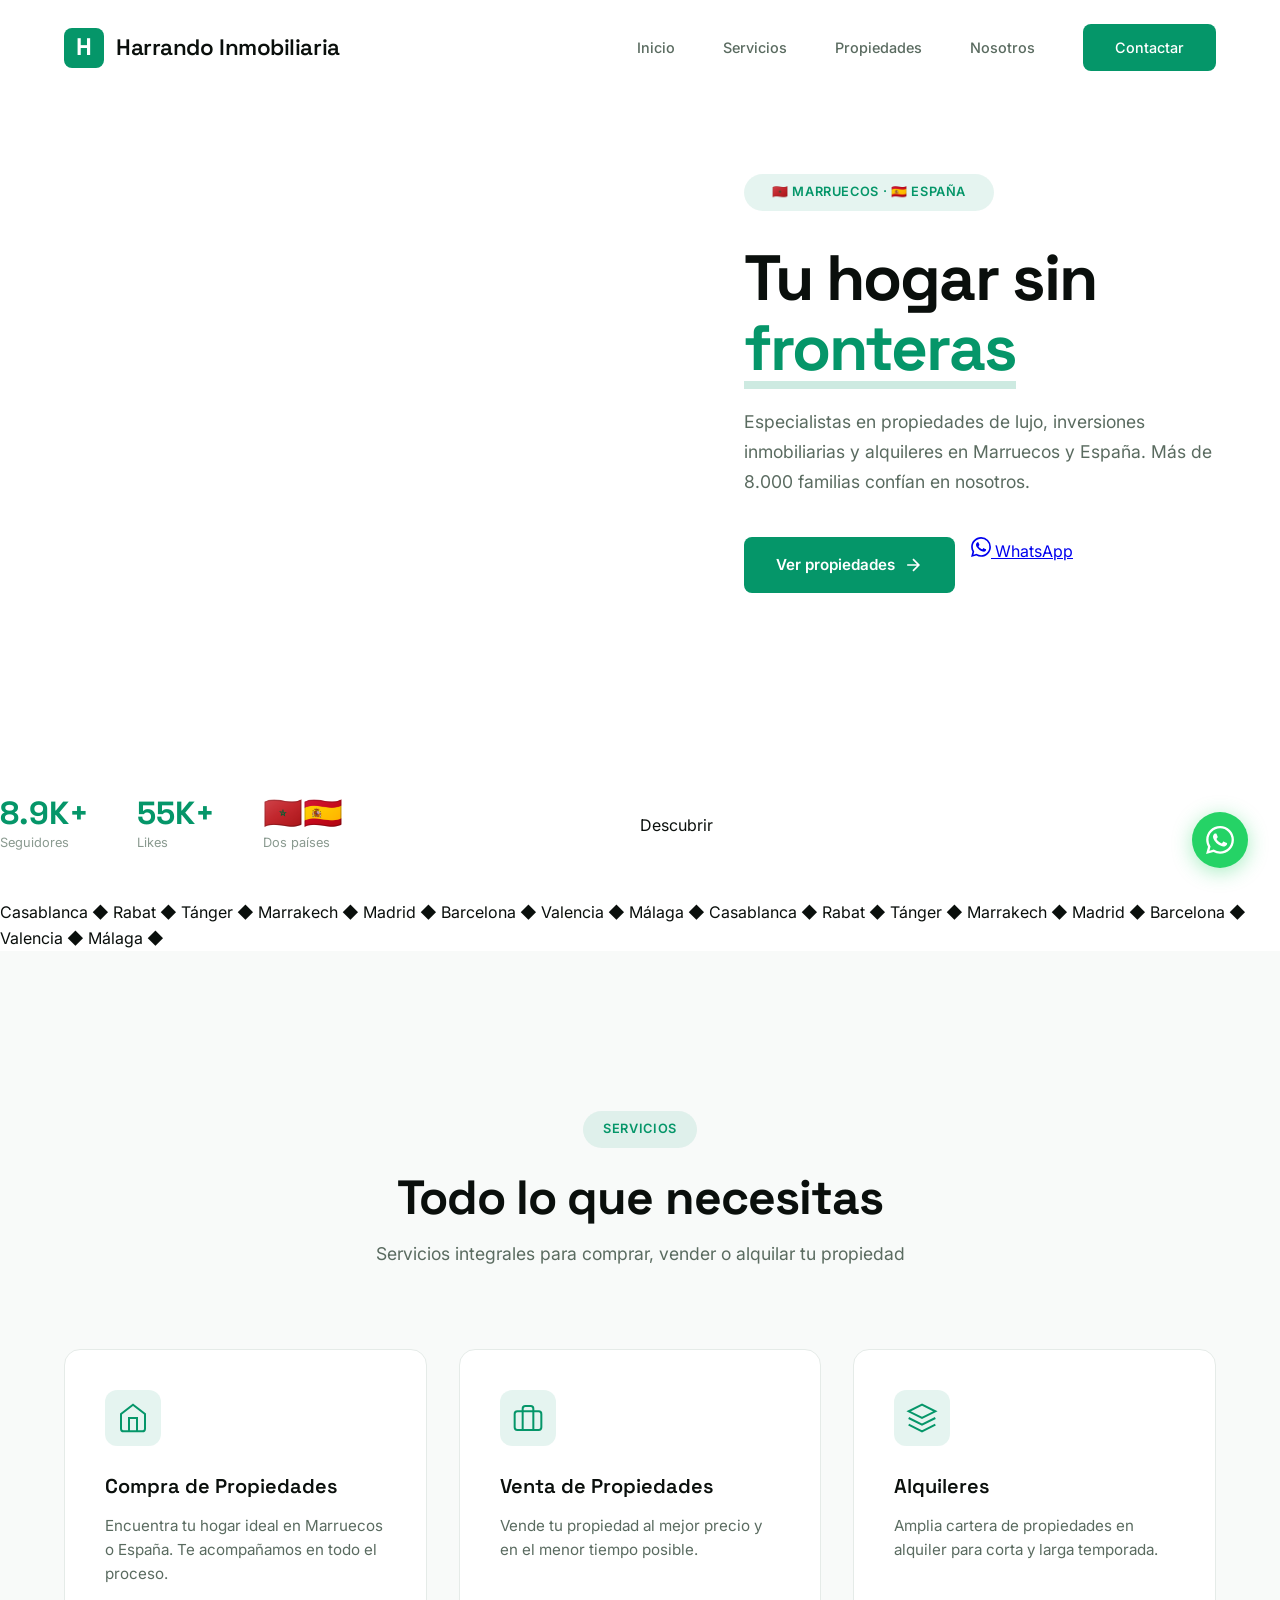
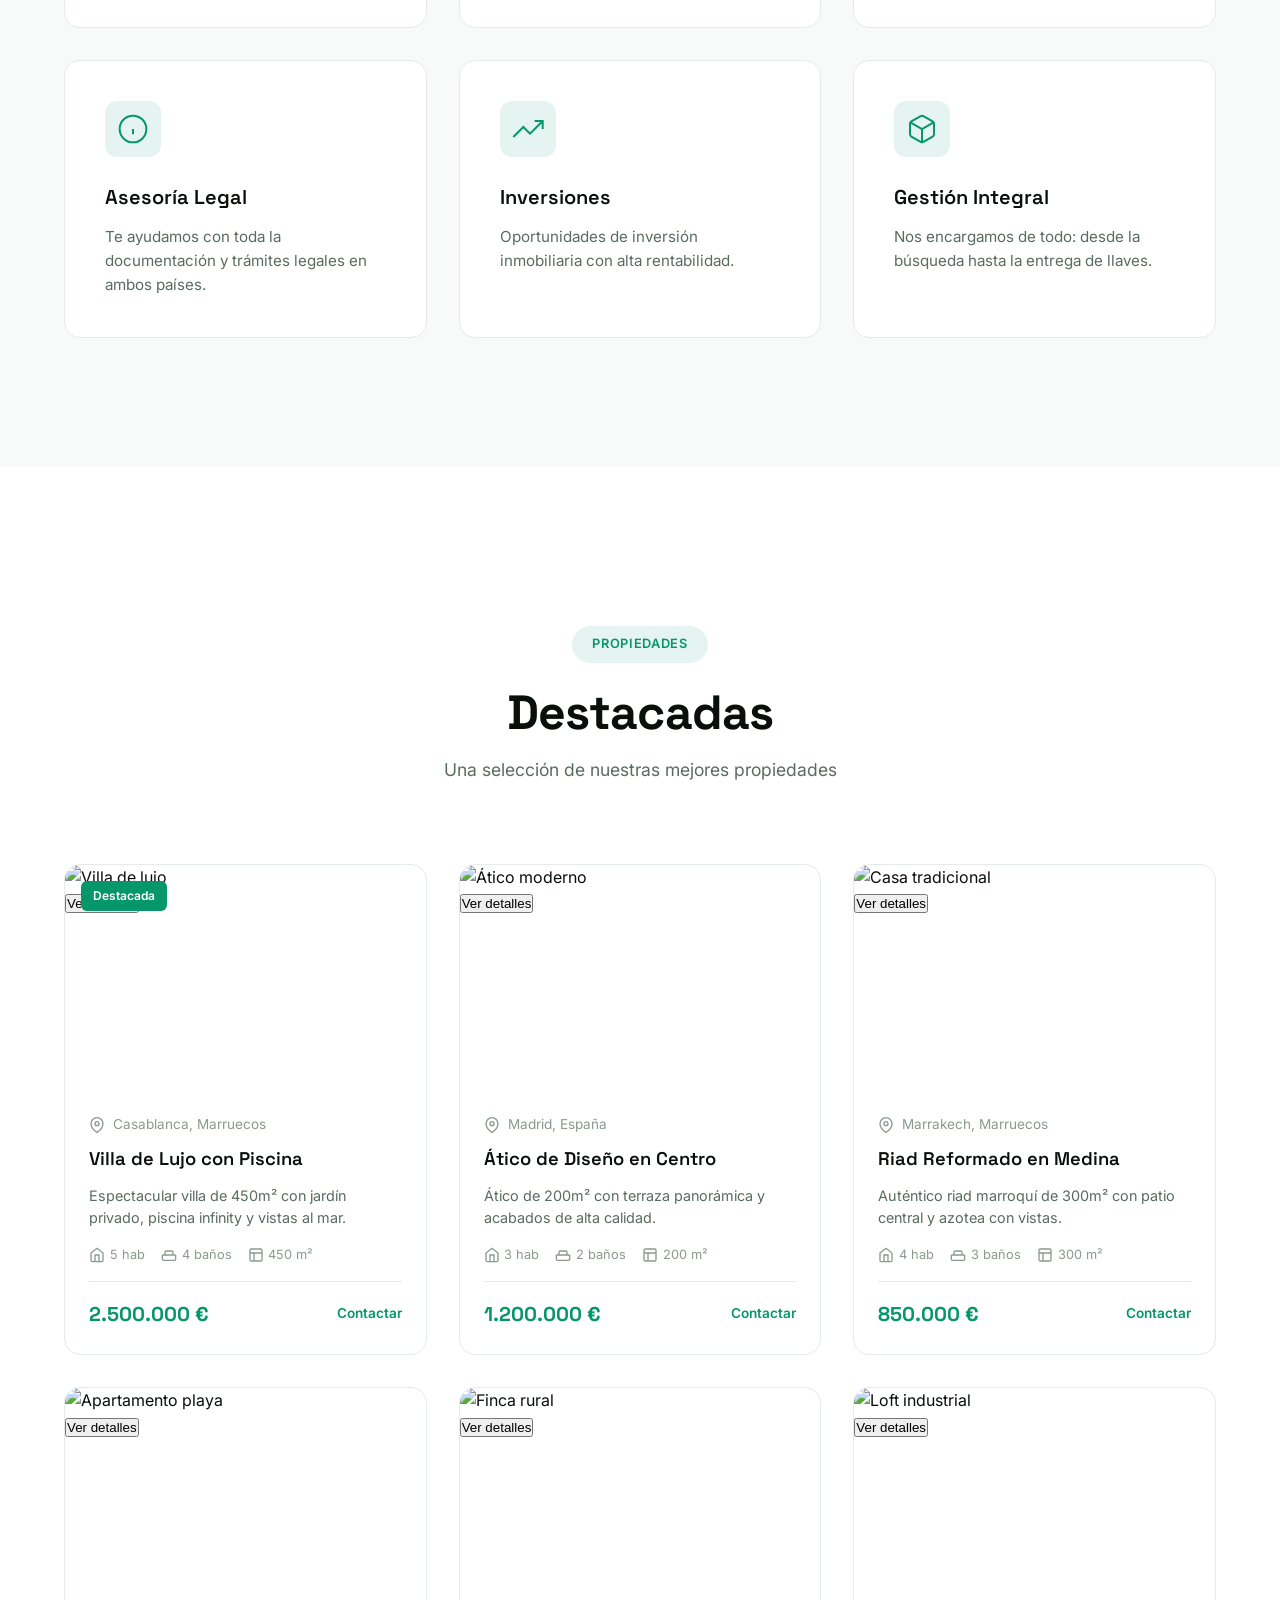
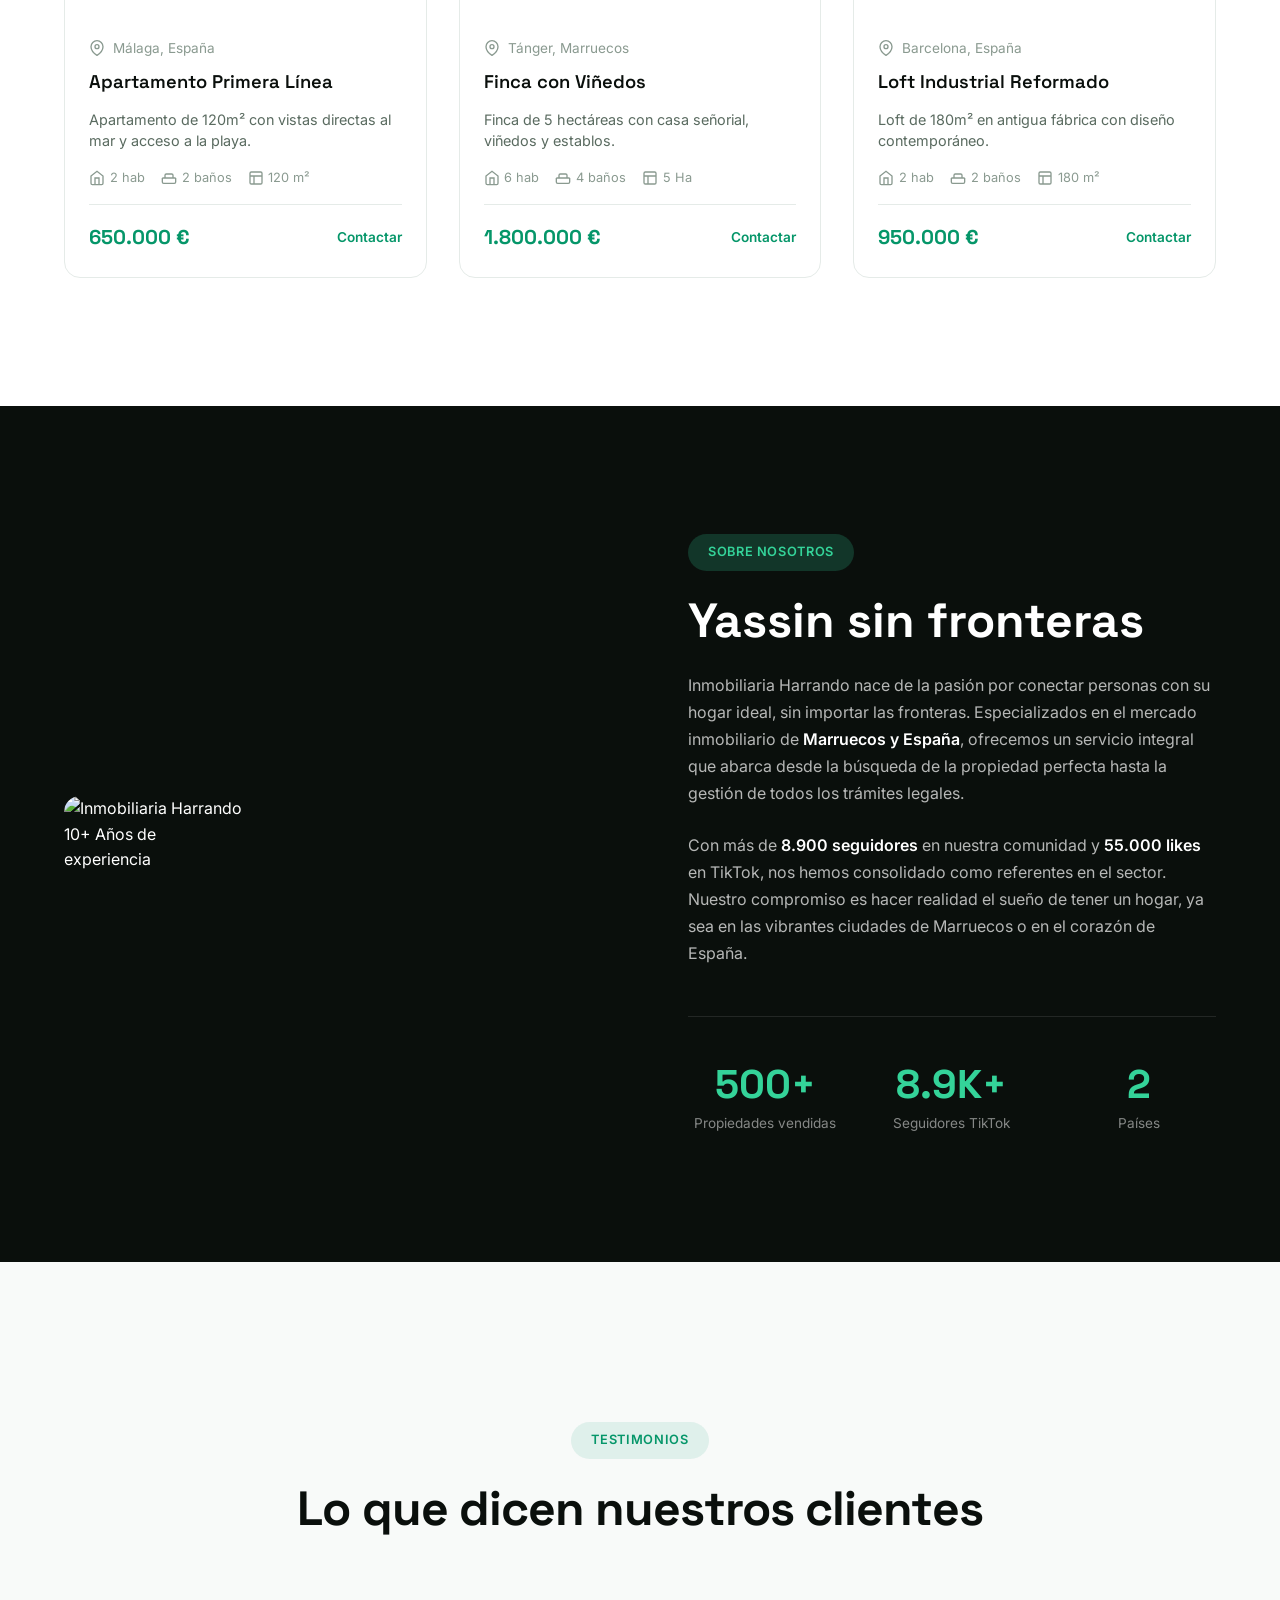
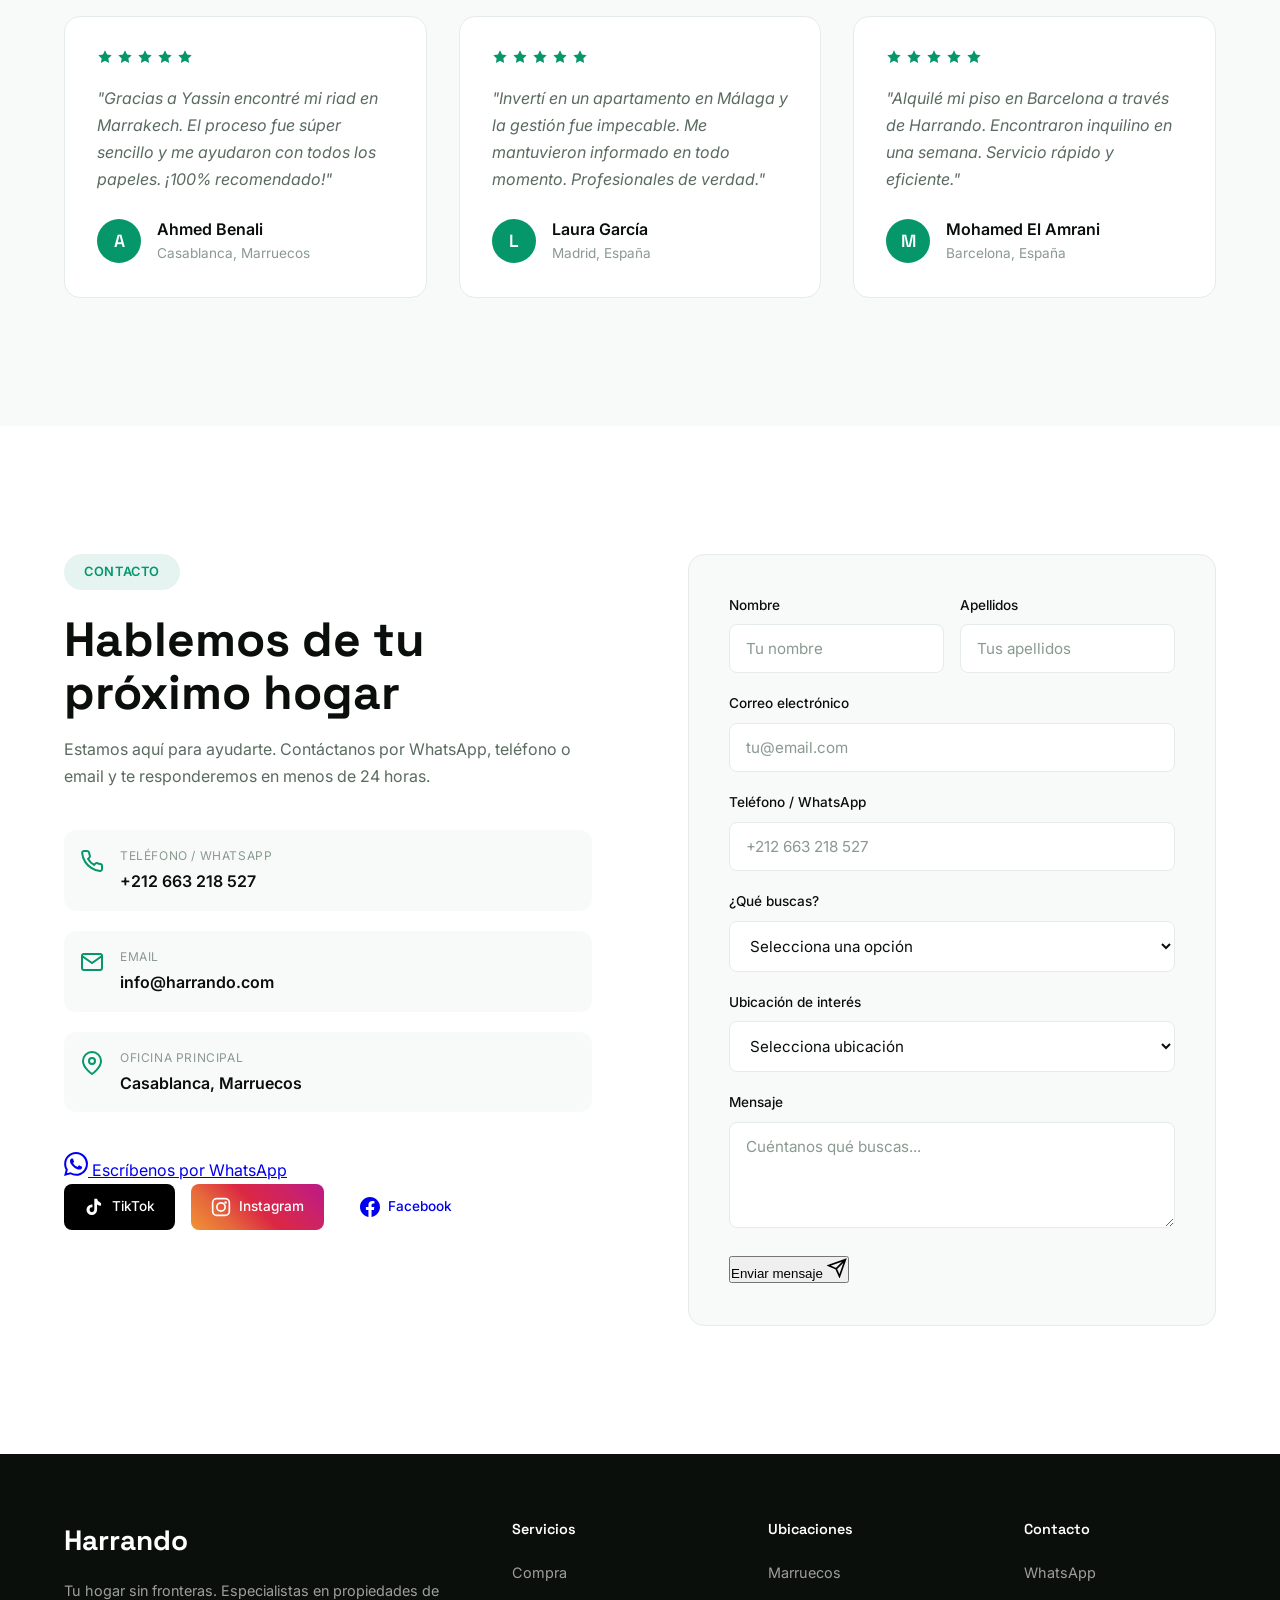
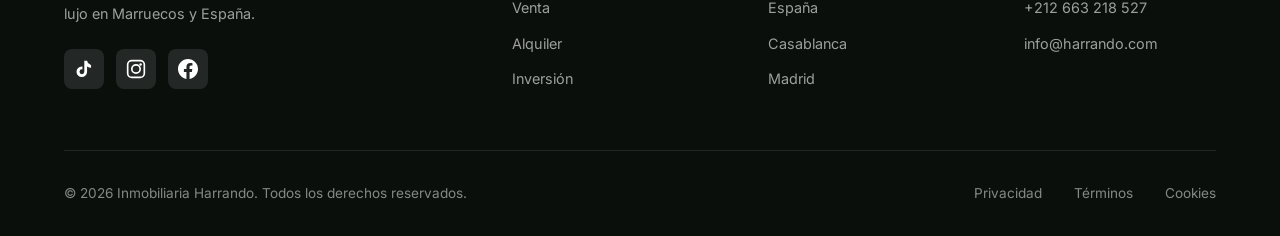
==== commit 14198d99: "Redesign: Modern minimalist with green emerald theme" ====
--- a/index.html
+++ b/index.html
@@ -3,14 +3,14 @@
 <head>
     <meta charset="UTF-8">
     <meta name="viewport" content="width=device-width, initial-scale=1.0">
-    <meta name="theme-color" content="#1a365d">
+    <meta name="theme-color" content="#059669">
     <meta name="description" content="Inmobiliaria Harrando - Tu hogar en Marruecos y España. Especialistas en propiedades de lujo, inversiones y alquileres.">
     <title>Inmobiliaria Harrando | Tu Hogar Sin Fronteras 🇲🇦🇪🇸</title>
     
     <!-- Fonts -->
     <link rel="preconnect" href="https://fonts.googleapis.com">
     <link rel="preconnect" href="https://fonts.gstatic.com" crossorigin>
-    <link href="https://fonts.googleapis.com/css2?family=Playfair+Display:wght@400;500;600;700;800&family=Inter:wght@300;400;500;600;700&display=swap" rel="stylesheet">
+    <link href="https://fonts.googleapis.com/css2?family=Space+Grotesk:wght@400;500;600;700&family=Inter:wght@300;400;500;600;700&display=swap" rel="stylesheet">
     
     <!-- GSAP -->
     <script src="https://cdnjs.cloudflare.com/ajax/libs/gsap/3.12.2/gsap.min.js"></script>
--- a/css/main.css
+++ b/css/main.css
@@ -1,20 +1,21 @@
 /* ========================================
    INMOBILIARIA HARRANDO
-   Premium Real Estate Website
+   Modern Minimalist Design
+   Verde Esmeralda + Negro + Blanco
    ======================================== */
 
 :root {
-    --bg-primary: #0f172a;
-    --bg-secondary: #1e293b;
-    --bg-card: rgba(30, 41, 59, 0.6);
-    --text-primary: #f8fafc;
-    --text-secondary: #94a3b8;
-    --text-muted: #64748b;
-    --accent: #c9a96e;
-    --accent-light: #d4b87a;
-    --accent-dark: #a88b4a;
-    --border: rgba(201, 169, 110, 0.15);
-    --font-display: 'Playfair Display', serif;
+    --bg-primary: #ffffff;
+    --bg-secondary: #f8faf9;
+    --bg-dark: #0a0f0c;
+    --text-primary: #0a0f0c;
+    --text-secondary: #5a6b60;
+    --text-muted: #8a9a90;
+    --accent: #059669;
+    --accent-light: #34d399;
+    --accent-dark: #047857;
+    --border: #e5ebe8;
+    --font-display: 'Space Grotesk', sans-serif;
     --font-body: 'Inter', sans-serif;
     --transition: cubic-bezier(0.4, 0, 0.2, 1);
 }
@@ -40,42 +41,7 @@
 
 ::selection {
     background: var(--accent);
-    color: var(--bg-primary);
-}
-
-/* Custom Cursor */
-.cursor {
-    position: fixed;
-    width: 40px;
-    height: 40px;
-    border: 1px solid var(--accent);
-    border-radius: 50%;
-    pointer-events: none;
-    z-index: 9999;
-    transition: transform 0.15s ease, width 0.3s, height 0.3s, background 0.3s;
-    mix-blend-mode: difference;
-    transform: translate(-50%, -50%);
-}
-
-.cursor.hover {
-    width: 60px;
-    height: 60px;
-    background: rgba(201, 169, 110, 0.1);
-}
-
-.cursor-dot {
-    position: fixed;
-    width: 6px;
-    height: 6px;
-    background: var(--accent);
-    border-radius: 50%;
-    pointer-events: none;
-    z-index: 9999;
-    transform: translate(-50%, -50%);
-}
-
-@media (pointer: coarse) {
-    .cursor, .cursor-dot { display: none; }
+    color: white;
 }
 
 /* Navigation */
@@ -90,55 +56,43 @@
     align-items: center;
     z-index: 1000;
     transition: all 0.5s var(--transition);
+    background: transparent;
 }
 
 .nav.scrolled {
-    background: rgba(15, 23, 42, 0.95);
+    background: rgba(255, 255, 255, 0.95);
     backdrop-filter: blur(20px);
     padding: 1rem 4rem;
-    box-shadow: 0 2px 40px rgba(0, 0, 0, 0.3);
+    box-shadow: 0 1px 20px rgba(0, 0, 0, 0.05);
 }
 
 .nav-logo {
     display: flex;
     align-items: center;
-    gap: 1rem;
+    gap: 0.75rem;
     text-decoration: none;
 }
 
 .logo-icon {
-    width: 45px;
-    height: 45px;
+    width: 40px;
+    height: 40px;
     background: var(--accent);
-    color: var(--bg-primary);
+    color: white;
     font-family: var(--font-display);
     font-size: 1.5rem;
     font-weight: 700;
     display: flex;
     align-items: center;
     justify-content: center;
-    border-radius: 10px;
+    border-radius: 8px;
 }
 
 .logo-text {
-    display: flex;
-    flex-direction: column;
-}
-
-.logo-main {
     font-family: var(--font-display);
     font-size: 1.4rem;
     font-weight: 600;
     color: var(--text-primary);
-    line-height: 1;
-}
-
-.logo-sub {
-    font-size: 0.7rem;
-    color: var(--accent);
-    letter-spacing: 0.2em;
-    text-transform: uppercase;
-    font-weight: 400;
+    letter-spacing: -0.02em;
 }
 
 .nav-links {
@@ -150,11 +104,9 @@
 .nav-link {
     color: var(--text-secondary);
     text-decoration: none;
-    font-size: 0.85rem;
-    font-weight: 400;
-    letter-spacing: 0.05em;
-    text-transform: uppercase;
-    transition: color 0.4s var(--transition);
+    font-size: 0.9rem;
+    font-weight: 500;
+    transition: color 0.3s;
     position: relative;
 }
 
@@ -164,9 +116,9 @@
     bottom: -4px;
     left: 0;
     width: 0;
-    height: 1px;
+    height: 2px;
     background: var(--accent);
-    transition: width 0.4s var(--transition);
+    transition: width 0.3s;
 }
 
 .nav-link:hover {
@@ -180,10 +132,10 @@
 .nav-cta {
     padding: 0.75rem 2rem;
     background: var(--accent);
-    color: var(--bg-primary);
-    border-radius: 100px;
+    color: white;
+    border-radius: 8px;
     font-weight: 500;
-    transition: all 0.4s var(--transition);
+    transition: all 0.3s;
 }
 
 .nav-cta::after {
@@ -191,24 +143,24 @@
 }
 
 .nav-cta:hover {
-    background: var(--accent-light);
+    background: var(--accent-dark);
     transform: translateY(-2px);
-    box-shadow: 0 8px 30px rgba(201, 169, 110, 0.3);
+    box-shadow: 0 8px 25px rgba(5, 150, 105, 0.3);
 }
 
 .nav-toggle {
     display: none;
     flex-direction: column;
-    gap: 6px;
+    gap: 5px;
     cursor: pointer;
     z-index: 1001;
 }
 
 .nav-toggle span {
-    width: 28px;
-    height: 1px;
+    width: 24px;
+    height: 2px;
     background: var(--text-primary);
-    transition: all 0.4s var(--transition);
+    transition: all 0.3s;
 }
 
 /* Mobile Menu */
@@ -218,14 +170,14 @@
     right: -100%;
     width: 100%;
     height: 100vh;
-    background: var(--bg-secondary);
+    background: var(--bg-primary);
     display: flex;
     flex-direction: column;
     justify-content: center;
     align-items: center;
     gap: 2rem;
     z-index: 999;
-    transition: right 0.6s var(--transition);
+    transition: right 0.5s var(--transition);
 }
 
 .mobile-menu.active {
@@ -237,40 +189,158 @@
     font-size: 2rem;
     color: var(--text-primary);
     text-decoration: none;
-    transition: color 0.3s;
-}
-
-.mobile-link:hover {
-    color: var(--accent);
+    font-weight: 500;
 }
 
 .mobile-cta {
     padding: 1rem 3rem;
     background: var(--accent);
-    color: var(--bg-primary);
+    color: white;
+    border-radius: 8px;
+    font-size: 1rem;
+}
+
+/* Hero Section - Split Design */
+.hero {
+    min-height: 100vh;
+    display: grid;
+    grid-template-columns: 1fr 1fr;
+    align-items: center;
+    position: relative;
+    overflow: hidden;
+}
+
+.hero-content {
+    padding: 8rem 4rem 4rem;
+    max-width: 600px;
+    margin-left: auto;
+}
+
+.hero-eyebrow {
+    display: inline-flex;
+    align-items: center;
+    gap: 0.75rem;
+    margin-bottom: 2rem;
+    padding: 0.5rem 1rem;
+    background: rgba(5, 150, 105, 0.1);
     border-radius: 100px;
-    font-size: 1rem;
-    font-family: var(--font-body);
-}
-
-/* Hero Section */
-.hero {
+    color: var(--accent);
+    font-size: 0.8rem;
+    font-weight: 600;
+    letter-spacing: 0.05em;
+    text-transform: uppercase;
+}
+
+.hero-title {
+    font-family: var(--font-display);
+    font-size: clamp(2.5rem, 5vw, 4rem);
+    font-weight: 700;
+    line-height: 1.1;
+    letter-spacing: -0.03em;
+    margin-bottom: 1.5rem;
+    color: var(--text-primary);
+}
+
+.hero-title .accent {
+    color: var(--accent);
     position: relative;
-    height: 100vh;
-    min-height: 700px;
-    display: flex;
-    align-items: center;
-    justify-content: center;
-    overflow: hidden;
-}
-
-.hero-bg {
+}
+
+.hero-title .accent::after {
+    content: '';
     position: absolute;
-    top: 0;
+    bottom: 0;
     left: 0;
     width: 100%;
+    height: 8px;
+    background: rgba(5, 150, 105, 0.2);
+    z-index: -1;
+}
+
+.hero-subtitle {
+    font-size: 1.1rem;
+    color: var(--text-secondary);
+    font-weight: 400;
+    margin-bottom: 2.5rem;
+    line-height: 1.7;
+}
+
+.hero-cta {
+    display: flex;
+    gap: 1rem;
+    margin-bottom: 3rem;
+}
+
+.btn-primary {
+    display: inline-flex;
+    align-items: center;
+    gap: 0.5rem;
+    padding: 1rem 2rem;
+    background: var(--accent);
+    color: white;
+    border-radius: 8px;
+    font-size: 0.95rem;
+    font-weight: 600;
+    text-decoration: none;
+    transition: all 0.3s;
+    border: none;
+    cursor: pointer;
+}
+
+.btn-primary:hover {
+    background: var(--accent-dark);
+    transform: translateY(-2px);
+    box-shadow: 0 10px 30px rgba(5, 150, 105, 0.3);
+}
+
+.btn-outline {
+    display: inline-flex;
+    align-items: center;
+    gap: 0.5rem;
+    padding: 1rem 2rem;
+    background: transparent;
+    color: var(--text-primary);
+    border: 2px solid var(--border);
+    border-radius: 8px;
+    font-size: 0.95rem;
+    font-weight: 600;
+    text-decoration: none;
+    transition: all 0.3s;
+}
+
+.btn-outline:hover {
+    border-color: var(--accent);
+    color: var(--accent);
+}
+
+.hero-stats {
+    display: flex;
+    gap: 3rem;
+}
+
+.hero-stat {
+    display: flex;
+    flex-direction: column;
+}
+
+.stat-value {
+    font-family: var(--font-display);
+    font-size: 2rem;
+    font-weight: 700;
+    color: var(--accent);
+    line-height: 1;
+}
+
+.stat-label {
+    font-size: 0.8rem;
+    color: var(--text-muted);
+    margin-top: 0.25rem;
+}
+
+.hero-image-container {
+    position: relative;
     height: 100%;
-    z-index: 0;
+    min-height: 600px;
 }
 
 .hero-image {
@@ -281,304 +351,58 @@
     height: 100%;
     background-size: cover;
     background-position: center;
-    transform: scale(1.1);
-    transition: transform 10s ease;
-}
-
-.hero-overlay {
+}
+
+.hero-image-overlay {
     position: absolute;
     top: 0;
     left: 0;
     width: 100%;
     height: 100%;
-    background: linear-gradient(
-        to bottom,
-        rgba(15, 23, 42, 0.8) 0%,
-        rgba(15, 23, 42, 0.5) 50%,
-        rgba(15, 23, 42, 0.95) 100%
-    );
-}
-
-.hero-content {
-    position: relative;
-    z-index: 2;
-    text-align: center;
-    max-width: 900px;
-    padding: 0 2rem;
-}
-
-.hero-eyebrow {
-    display: inline-flex;
-    align-items: center;
-    gap: 1rem;
-    margin-bottom: 2.5rem;
-    opacity: 0;
-    animation: fadeInUp 1s var(--transition) 0.5s forwards;
-}
-
-.hero-eyebrow .line {
-    width: 50px;
-    height: 1px;
-    background: var(--accent);
-}
-
-.hero-eyebrow .text {
-    font-family: var(--font-display);
-    font-size: 0.75rem;
-    color: var(--accent);
-    letter-spacing: 0.3em;
-    text-transform: uppercase;
-}
-
-.hero-title {
-    font-family: var(--font-display);
-    font-size: clamp(2.5rem, 6vw, 5rem);
-    font-weight: 700;
-    line-height: 1.1;
-    letter-spacing: 0.02em;
-    margin-bottom: 2rem;
-}
-
-.title-line {
-    display: block;
-    opacity: 0;
-    animation: fadeInUp 1s var(--transition) forwards;
-}
-
-.title-line:nth-child(1) { animation-delay: 0.7s; }
-.title-line:nth-child(2) { animation-delay: 0.9s; }
-
-.title-line .accent {
-    color: var(--accent);
-}
-
-.hero-subtitle {
-    font-size: 1.1rem;
-    color: var(--text-secondary);
-    font-weight: 300;
-    max-width: 550px;
-    margin: 0 auto 3rem;
-    line-height: 1.7;
-    opacity: 0;
-    animation: fadeInUp 1s var(--transition) 1.1s forwards;
-}
-
-.hero-cta {
-    display: flex;
-    gap: 1.5rem;
-    justify-content: center;
-    opacity: 0;
-    animation: fadeInUp 1s var(--transition) 1.3s forwards;
-    flex-wrap: wrap;
-}
-
-/* Buttons */
-.btn-primary,
-.btn-secondary,
-.btn-submit,
-.btn-view,
-.btn-whatsapp-large {
-    display: inline-flex;
-    align-items: center;
-    gap: 0.75rem;
-    padding: 1rem 2.5rem;
-    border-radius: 100px;
-    font-size: 0.875rem;
-    font-weight: 500;
-    letter-spacing: 0.05em;
-    text-decoration: none;
-    transition: all 0.5s var(--transition);
-    border: none;
-    cursor: pointer;
-    font-family: var(--font-body);
-}
-
-.btn-primary {
-    background: var(--accent);
-    color: var(--bg-primary);
-}
-
-.btn-primary:hover {
-    transform: translateY(-2px);
-    box-shadow: 0 10px 40px rgba(201, 169, 110, 0.3);
-}
-
-.btn-secondary {
-    background: transparent;
-    color: var(--text-primary);
-    border: 1px solid var(--border);
-}
-
-.btn-secondary:hover {
-    border-color: var(--accent);
-    color: var(--accent);
-    background: rgba(201, 169, 110, 0.05);
-}
-
-.btn-submit {
-    width: 100%;
-    padding: 1.25rem;
-    background: var(--accent);
-    color: var(--bg-primary);
-    justify-content: center;
-    font-size: 0.95rem;
-}
-
-.btn-submit:hover {
-    transform: translateY(-2px);
-    box-shadow: 0 10px 40px rgba(201, 169, 110, 0.3);
-}
-
-/* Hero Stats */
-.hero-stats {
-    position: absolute;
-    bottom: 8rem;
-    left: 50%;
-    transform: translateX(-50%);
-    display: flex;
-    gap: 4rem;
-    z-index: 2;
-    opacity: 0;
-    animation: fadeIn 1s var(--transition) 1.8s forwards;
-}
-
-.hero-stat {
-    text-align: center;
-}
-
-.stat-value {
-    font-family: var(--font-display);
-    font-size: 2rem;
-    font-weight: 700;
-    color: var(--accent);
-    display: block;
-    line-height: 1;
-}
-
-.stat-label {
-    font-size: 0.75rem;
-    color: var(--text-muted);
-    letter-spacing: 0.1em;
-    text-transform: uppercase;
-    font-weight: 300;
-    margin-top: 0.5rem;
-    display: block;
-}
-
-/* Scroll Indicator */
-.hero-scroll {
-    position: absolute;
-    bottom: 3rem;
-    left: 50%;
-    transform: translateX(-50%);
-    z-index: 2;
-    opacity: 0;
-    animation: fadeIn 1s var(--transition) 2s forwards;
-}
-
-.scroll-indicator {
-    display: flex;
-    flex-direction: column;
-    align-items: center;
-    gap: 0.75rem;
-}
-
-.scroll-indicator span {
-    font-size: 0.7rem;
-    color: var(--text-muted);
-    letter-spacing: 0.2em;
-    text-transform: uppercase;
-    font-weight: 300;
-}
-
-.scroll-line {
-    width: 1px;
-    height: 60px;
-    background: linear-gradient(to bottom, var(--accent), transparent);
-    animation: scrollPulse 2s ease-in-out infinite;
-}
-
-/* Marquee */
-.marquee-section {
-    padding: 3rem 0;
-    overflow: hidden;
-    background: var(--bg-secondary);
-    border-top: 1px solid var(--border);
-    border-bottom: 1px solid var(--border);
-}
-
-.marquee-track {
-    display: flex;
-    animation: marqueeScroll 30s linear infinite;
-    white-space: nowrap;
-}
-
-.marquee-track span {
-    font-family: var(--font-display);
-    font-size: clamp(1.5rem, 3vw, 2.5rem);
-    font-weight: 600;
-    text-transform: uppercase;
-    padding: 0 2rem;
-    color: transparent;
-    -webkit-text-stroke: 1px rgba(201, 169, 110, 0.3);
-    letter-spacing: 0.1em;
-}
-
-.marquee-track .sep {
-    color: var(--accent);
-    -webkit-text-stroke: none;
-    font-size: 1rem;
-    display: flex;
-    align-items: center;
+    background: linear-gradient(to right, var(--bg-primary) 0%, transparent 30%);
 }
 
 /* Section Headers */
 .section-header {
     text-align: center;
-    margin-bottom: 6rem;
-    padding-top: 4rem;
+    margin-bottom: 5rem;
+    padding-top: 2rem;
 }
 
 .section-eyebrow {
-    display: inline-flex;
-    align-items: center;
-    gap: 1rem;
-    font-family: var(--font-display);
-    font-size: 0.75rem;
+    display: inline-block;
+    padding: 0.5rem 1.25rem;
+    background: rgba(5, 150, 105, 0.1);
+    border-radius: 100px;
     color: var(--accent);
-    letter-spacing: 0.3em;
+    font-size: 0.8rem;
+    font-weight: 600;
+    letter-spacing: 0.05em;
     text-transform: uppercase;
-    font-weight: 400;
     margin-bottom: 1.5rem;
 }
 
-.section-eyebrow::before,
-.section-eyebrow::after {
-    content: '';
-    width: 30px;
-    height: 1px;
-    background: var(--accent);
-}
-
 .section-title {
     font-family: var(--font-display);
-    font-size: clamp(2rem, 4vw, 3.5rem);
-    font-weight: 600;
+    font-size: clamp(2rem, 4vw, 3rem);
+    font-weight: 700;
     line-height: 1.1;
-    letter-spacing: 0.02em;
+    letter-spacing: -0.02em;
     margin-bottom: 1rem;
+    color: var(--text-primary);
 }
 
 .section-subtitle {
     color: var(--text-secondary);
-    font-weight: 300;
     font-size: 1.1rem;
-}
-
-/* Services */
+    max-width: 600px;
+    margin: 0 auto;
+}
+
+/* Services Section */
 .services {
     padding: 8rem 4rem;
-    background: var(--bg-primary);
+    background: var(--bg-secondary);
 }
 
 .services-grid {
@@ -590,64 +414,48 @@
 }
 
 .service-card {
-    background: var(--bg-card);
+    background: white;
     border: 1px solid var(--border);
-    border-radius: 20px;
-    padding: 3rem 2rem;
-    text-align: center;
-    transition: all 0.6s var(--transition);
-    opacity: 0;
-    transform: translateY(40px);
-}
-
-.service-card.visible {
-    opacity: 1;
-    transform: translateY(0);
+    border-radius: 16px;
+    padding: 2.5rem;
+    transition: all 0.4s;
 }
 
 .service-card:hover {
-    transform: translateY(-8px);
-    border-color: rgba(201, 169, 110, 0.3);
-    box-shadow: 0 30px 60px rgba(0, 0, 0, 0.3);
+    transform: translateY(-4px);
+    box-shadow: 0 20px 40px rgba(0, 0, 0, 0.08);
+    border-color: var(--accent-light);
 }
 
 .service-icon {
-    width: 70px;
-    height: 70px;
-    background: rgba(201, 169, 110, 0.1);
-    border-radius: 16px;
+    width: 56px;
+    height: 56px;
+    background: rgba(5, 150, 105, 0.1);
+    border-radius: 12px;
     display: flex;
     align-items: center;
     justify-content: center;
-    margin: 0 auto 1.5rem;
+    margin-bottom: 1.5rem;
     color: var(--accent);
-    transition: all 0.4s;
-}
-
-.service-card:hover .service-icon {
-    background: var(--accent);
-    color: var(--bg-primary);
-    transform: scale(1.1);
 }
 
 .service-card h3 {
     font-family: var(--font-display);
-    font-size: 1.3rem;
-    font-weight: 600;
-    margin-bottom: 1rem;
+    font-size: 1.25rem;
+    font-weight: 600;
+    margin-bottom: 0.75rem;
 }
 
 .service-card p {
     color: var(--text-secondary);
-    font-weight: 300;
-    line-height: 1.7;
     font-size: 0.95rem;
-}
-
-/* Properties */
+    line-height: 1.6;
+}
+
+/* Properties Section */
 .properties {
     padding: 8rem 4rem;
-    background: var(--bg-secondary);
+    background: var(--bg-primary);
 }
 
 .properties-grid {
@@ -659,111 +467,49 @@
 }
 
 .property-card {
-    background: var(--bg-card);
-    border-radius: 20px;
+    background: white;
+    border: 1px solid var(--border);
+    border-radius: 16px;
     overflow: hidden;
-    border: 1px solid var(--border);
-    transition: all 0.6s var(--transition);
-    opacity: 0;
-    transform: translateY(40px);
-}
-
-.property-card.visible {
-    opacity: 1;
-    transform: translateY(0);
+    transition: all 0.4s;
 }
 
 .property-card:hover {
-    transform: translateY(-8px);
-    border-color: rgba(201, 169, 110, 0.3);
-    box-shadow: 0 30px 60px rgba(0, 0, 0, 0.4);
-}
-
-.property-card.featured {
-    grid-column: span 2;
-    grid-row: span 2;
+    transform: translateY(-4px);
+    box-shadow: 0 20px 40px rgba(0, 0, 0, 0.08);
 }
 
 .property-image {
     position: relative;
+    aspect-ratio: 16/10;
     overflow: hidden;
-    aspect-ratio: 16/10;
-}
-
-.property-card.featured .property-image {
-    aspect-ratio: 16/12;
 }
 
 .property-image img {
     width: 100%;
     height: 100%;
     object-fit: cover;
-    transition: transform 0.8s var(--transition);
+    transition: transform 0.6s;
 }
 
 .property-card:hover .property-image img {
     transform: scale(1.05);
 }
 
-.property-overlay {
-    position: absolute;
-    top: 0;
-    left: 0;
-    width: 100%;
-    height: 100%;
-    background: rgba(15, 23, 42, 0.7);
-    display: flex;
-    align-items: center;
-    justify-content: center;
-    opacity: 0;
-    transition: opacity 0.5s var(--transition);
-}
-
-.btn-view {
-    padding: 0.75rem 2rem;
-    background: transparent;
-    color: var(--accent);
-    border: 1px solid var(--accent);
-    border-radius: 100px;
-    font-family: var(--font-body);
-    font-size: 0.85rem;
-    letter-spacing: 0.05em;
-    text-transform: uppercase;
-    cursor: pointer;
-    transform: translateY(20px);
-    transition: all 0.5s var(--transition);
-}
-
-.btn-view:hover {
-    background: var(--accent);
-    color: var(--bg-primary);
-}
-
-.property-card:hover .property-overlay {
-    opacity: 1;
-}
-
-.property-card:hover .btn-view {
-    transform: translateY(0);
-}
-
 .property-badge {
     position: absolute;
-    top: 1.25rem;
-    left: 1.25rem;
-    padding: 0.4rem 1rem;
+    top: 1rem;
+    left: 1rem;
+    padding: 0.35rem 0.75rem;
     background: var(--accent);
-    color: var(--bg-primary);
-    font-size: 0.7rem;
-    font-weight: 600;
-    letter-spacing: 0.1em;
-    text-transform: uppercase;
-    border-radius: 100px;
-    z-index: 2;
+    color: white;
+    font-size: 0.75rem;
+    font-weight: 600;
+    border-radius: 6px;
 }
 
 .property-content {
-    padding: 1.75rem;
+    padding: 1.5rem;
 }
 
 .property-location {
@@ -771,97 +517,70 @@
     align-items: center;
     gap: 0.5rem;
     font-size: 0.85rem;
-    color: var(--accent);
+    color: var(--text-muted);
+    margin-bottom: 0.5rem;
+}
+
+.property-content h3 {
+    font-family: var(--font-display);
+    font-size: 1.15rem;
+    font-weight: 600;
     margin-bottom: 0.75rem;
-}
-
-.property-location svg {
-    color: var(--accent);
-}
-
-.property-content h3 {
-    font-family: var(--font-display);
-    font-size: 1.2rem;
-    font-weight: 600;
-    margin-bottom: 0.75rem;
-    line-height: 1.3;
 }
 
 .property-content > p {
     color: var(--text-secondary);
-    font-weight: 300;
     font-size: 0.9rem;
-    line-height: 1.6;
-    margin-bottom: 1.25rem;
+    line-height: 1.5;
+    margin-bottom: 1rem;
 }
 
 .property-features {
     display: flex;
-    gap: 1.25rem;
-    margin-bottom: 1.25rem;
-    padding-bottom: 1.25rem;
+    gap: 1rem;
+    margin-bottom: 1rem;
+    padding-bottom: 1rem;
     border-bottom: 1px solid var(--border);
 }
 
 .property-features span {
     font-size: 0.8rem;
-    color: var(--text-secondary);
-    font-weight: 300;
-    display: flex;
-    align-items: center;
-    gap: 0.4rem;
-}
-
-.property-features svg {
+    color: var(--text-muted);
+    display: flex;
+    align-items: center;
+    gap: 0.3rem;
+}
+
+.property-footer {
+    display: flex;
+    justify-content: space-between;
+    align-items: center;
+}
+
+.property-price {
+    font-family: var(--font-display);
+    font-size: 1.25rem;
+    font-weight: 700;
     color: var(--accent);
 }
 
-.property-footer {
-    display: flex;
-    justify-content: space-between;
-    align-items: center;
-}
-
-.property-price {
-    font-family: var(--font-display);
-    font-size: 1.3rem;
-    font-weight: 600;
+.property-link {
     color: var(--accent);
-}
-
-.property-link {
-    color: var(--text-muted);
     text-decoration: none;
-    font-size: 0.8rem;
-    letter-spacing: 0.05em;
-    text-transform: uppercase;
+    font-size: 0.85rem;
+    font-weight: 600;
     transition: color 0.3s;
-    position: relative;
-}
-
-.property-link::after {
-    content: '';
-    position: absolute;
-    bottom: -2px;
-    left: 0;
-    width: 0;
-    height: 1px;
-    background: var(--accent);
-    transition: width 0.3s;
 }
 
 .property-link:hover {
-    color: var(--accent);
-}
-
-.property-link:hover::after {
-    width: 100%;
+    color: var(--accent-dark);
 }
 
 /* About Section */
 .about {
     padding: 8rem 4rem;
-    background: var(--bg-primary);
+    background: var(--bg-dark);
+    color: white;
 }
 
 .about-container {
@@ -874,8 +593,7 @@
 }
 
 .about-image {
-    position: relative;
-    border-radius: 20px;
+    border-radius: 16px;
     overflow: hidden;
 }
 
@@ -885,51 +603,28 @@
     display: block;
 }
 
-.about-experience {
-    position: absolute;
-    bottom: -2rem;
-    right: -2rem;
-    background: var(--accent);
-    color: var(--bg-primary);
-    padding: 2rem;
-    border-radius: 16px;
-    text-align: center;
-    box-shadow: 0 20px 40px rgba(201, 169, 110, 0.3);
-}
-
-.exp-number {
-    font-family: var(--font-display);
-    font-size: 3rem;
+.about-content .section-eyebrow {
+    background: rgba(52, 211, 153, 0.2);
+    color: var(--accent-light);
+}
+
+.about-content h2 {
+    font-family: var(--font-display);
+    font-size: clamp(2rem, 4vw, 3rem);
     font-weight: 700;
-    display: block;
-    line-height: 1;
-}
-
-.exp-text {
-    font-size: 0.85rem;
-    font-weight: 500;
-    letter-spacing: 0.1em;
-    text-transform: uppercase;
-}
-
-.about-content h2 {
-    font-family: var(--font-display);
-    font-size: clamp(2rem, 4vw, 3rem);
-    font-weight: 600;
-    line-height: 1.2;
+    line-height: 1.1;
     margin-bottom: 1.5rem;
 }
 
 .about-content p {
-    color: var(--text-secondary);
-    font-weight: 300;
+    color: rgba(255, 255, 255, 0.7);
     line-height: 1.7;
     margin-bottom: 1.5rem;
 }
 
 .about-content strong {
-    color: var(--text-primary);
-    font-weight: 500;
+    color: white;
+    font-weight: 600;
 }
 
 .about-stats {
@@ -938,25 +633,25 @@
     gap: 2rem;
     margin-top: 3rem;
     padding-top: 3rem;
-    border-top: 1px solid var(--border);
+    border-top: 1px solid rgba(255, 255, 255, 0.1);
 }
 
 .about-stat {
     text-align: center;
 }
 
-.stat-number {
-    font-family: var(--font-display);
-    font-size: 2rem;
+.about-stat .stat-number {
+    font-family: var(--font-display);
+    font-size: 2.5rem;
     font-weight: 700;
-    color: var(--accent);
+    color: var(--accent-light);
     display: block;
     line-height: 1;
 }
 
 .about-stat .stat-label {
-    font-size: 0.8rem;
-    color: var(--text-muted);
+    font-size: 0.85rem;
+    color: rgba(255, 255, 255, 0.5);
     margin-top: 0.5rem;
     display: block;
 }
@@ -976,39 +671,30 @@
 }
 
 .testimonial-card {
-    background: var(--bg-card);
+    background: white;
     border: 1px solid var(--border);
-    border-radius: 20px;
-    padding: 2.5rem;
-    transition: all 0.5s var(--transition);
-    opacity: 0;
-    transform: translateY(30px);
-}
-
-.testimonial-card.visible {
-    opacity: 1;
-    transform: translateY(0);
+    border-radius: 16px;
+    padding: 2rem;
+    transition: all 0.4s;
 }
 
 .testimonial-card:hover {
-    transform: translateY(-5px);
-    border-color: rgba(201, 169, 110, 0.3);
+    transform: translateY(-4px);
+    box-shadow: 0 20px 40px rgba(0, 0, 0, 0.08);
 }
 
 .testimonial-stars {
     display: flex;
     gap: 0.25rem;
-    margin-bottom: 1.5rem;
+    margin-bottom: 1.25rem;
     color: var(--accent);
 }
 
 .testimonial-text {
     color: var(--text-secondary);
-    font-weight: 300;
     line-height: 1.7;
     font-style: italic;
-    margin-bottom: 2rem;
-    font-size: 0.95rem;
+    margin-bottom: 1.5rem;
 }
 
 .testimonial-author {
@@ -1018,12 +704,12 @@
 }
 
 .author-avatar {
-    width: 45px;
-    height: 45px;
+    width: 44px;
+    height: 44px;
     background: var(--accent);
-    color: var(--bg-primary);
-    font-family: var(--font-display);
-    font-size: 1.2rem;
+    color: white;
+    font-family: var(--font-display);
+    font-size: 1.1rem;
     font-weight: 600;
     display: flex;
     align-items: center;
@@ -1033,7 +719,7 @@
 
 .author-name {
     display: block;
-    font-weight: 500;
+    font-weight: 600;
     color: var(--text-primary);
 }
 
@@ -1045,7 +731,7 @@
 
 /* Contact Section */
 .contact-section {
-    padding: 10rem 4rem;
+    padding: 8rem 4rem;
     background: var(--bg-primary);
 }
 
@@ -1061,36 +747,37 @@
 .contact-info h2 {
     font-family: var(--font-display);
     font-size: clamp(2rem, 4vw, 3rem);
-    font-weight: 600;
-    line-height: 1.2;
-    margin-bottom: 1.5rem;
+    font-weight: 700;
+    line-height: 1.1;
+    margin-bottom: 1rem;
 }
 
 .contact-info > p {
     color: var(--text-secondary);
-    font-weight: 300;
-    margin-bottom: 3rem;
+    margin-bottom: 2.5rem;
     line-height: 1.7;
 }
 
 .contact-details {
     display: flex;
     flex-direction: column;
-    gap: 1.5rem;
-    margin-bottom: 3rem;
+    gap: 1.25rem;
+    margin-bottom: 2.5rem;
 }
 
 .contact-item {
     display: flex;
     align-items: flex-start;
     gap: 1rem;
-    color: var(--text-secondary);
+    padding: 1rem;
+    background: var(--bg-secondary);
+    border-radius: 12px;
 }
 
 .contact-item svg {
     color: var(--accent);
     flex-shrink: 0;
-    margin-top: 0.25rem;
+    margin-top: 0.2rem;
 }
 
 .contact-item .label {
@@ -1098,28 +785,31 @@
     font-size: 0.75rem;
     color: var(--text-muted);
     text-transform: uppercase;
-    letter-spacing: 0.1em;
+    letter-spacing: 0.05em;
     margin-bottom: 0.25rem;
 }
 
 .contact-item .value {
     display: block;
     color: var(--text-primary);
-    font-weight: 500;
-    font-size: 1.1rem;
-}
-
-.btn-whatsapp-large {
-    width: 100%;
-    justify-content: center;
+    font-weight: 600;
+}
+
+.btn-whatsapp {
+    display: inline-flex;
+    align-items: center;
+    gap: 0.75rem;
+    padding: 1rem 2rem;
     background: #25D366;
     color: white;
-    padding: 1.25rem;
-    font-size: 1rem;
+    border-radius: 8px;
+    text-decoration: none;
+    font-weight: 600;
+    transition: all 0.3s;
     margin-bottom: 2rem;
 }
 
-.btn-whatsapp-large:hover {
+.btn-whatsapp:hover {
     transform: translateY(-2px);
     box-shadow: 0 10px 30px rgba(37, 211, 102, 0.3);
 }
@@ -1133,18 +823,17 @@
     display: flex;
     align-items: center;
     gap: 0.5rem;
-    padding: 0.75rem 1.5rem;
-    border-radius: 100px;
+    padding: 0.75rem 1.25rem;
+    border-radius: 8px;
     text-decoration: none;
     font-size: 0.85rem;
     font-weight: 500;
-    transition: all 0.4s var(--transition);
+    transition: all 0.3s;
 }
 
 .social-link.tiktok {
     background: #000;
     color: white;
-    border: 1px solid #333;
 }
 
 .social-link.instagram {
@@ -1152,52 +841,45 @@
     color: white;
 }
 
-.social-link.facebook {
-    background: #1877f2;
-    color: white;
-}
-
 .social-link:hover {
     transform: translateY(-2px);
-    box-shadow: 0 8px 20px rgba(0, 0, 0, 0.3);
+    opacity: 0.9;
 }
 
 /* Contact Form */
 .contact-form {
-    background: var(--bg-card);
-    padding: 3rem;
-    border-radius: 20px;
+    background: var(--bg-secondary);
+    padding: 2.5rem;
+    border-radius: 16px;
     border: 1px solid var(--border);
 }
 
 .form-row {
     display: grid;
     grid-template-columns: 1fr 1fr;
-    gap: 1.5rem;
+    gap: 1rem;
 }
 
 .form-group {
-    margin-bottom: 1.5rem;
+    margin-bottom: 1.25rem;
 }
 
 .form-group label {
     display: block;
-    font-size: 0.75rem;
-    color: var(--text-muted);
-    text-transform: uppercase;
-    letter-spacing: 0.1em;
-    margin-bottom: 0.75rem;
-    font-weight: 400;
+    font-size: 0.85rem;
+    font-weight: 500;
+    color: var(--text-primary);
+    margin-bottom: 0.5rem;
 }
 
 .form-group input,
 .form-group select,
 .form-group textarea {
     width: 100%;
-    padding: 1rem 1.25rem;
-    background: rgba(255, 255, 255, 0.05);
+    padding: 0.875rem 1rem;
+    background: white;
     border: 1px solid var(--border);
-    border-radius: 12px;
+    border-radius: 8px;
     color: var(--text-primary);
     font-family: var(--font-body);
     font-size: 0.95rem;
@@ -1209,7 +891,7 @@
 .form-group textarea:focus {
     outline: none;
     border-color: var(--accent);
-    background: rgba(255, 255, 255, 0.08);
+    box-shadow: 0 0 0 3px rgba(5, 150, 105, 0.1);
 }
 
 .form-group input::placeholder,
@@ -1217,16 +899,11 @@
     color: var(--text-muted);
 }
 
-.form-group select option {
-    background: var(--bg-secondary);
-    color: var(--text-primary);
-}
-
 /* Footer */
 .footer {
-    padding: 6rem 4rem 2rem;
-    background: var(--bg-secondary);
-    border-top: 1px solid var(--border);
+    padding: 4rem 4rem 2rem;
+    background: var(--bg-dark);
+    color: white;
 }
 
 .footer-grid {
@@ -1235,78 +912,74 @@
     display: grid;
     grid-template-columns: 2fr 1fr 1fr 1fr;
     gap: 4rem;
-    margin-bottom: 4rem;
+    margin-bottom: 3rem;
 }
 
 .footer-logo {
     font-family: var(--font-display);
-    font-size: 2rem;
-    font-weight: 600;
-    color: var(--text-primary);
+    font-size: 1.75rem;
+    font-weight: 700;
+    color: white;
     display: block;
+    margin-bottom: 1rem;
+}
+
+.footer-brand p {
+    color: rgba(255, 255, 255, 0.6);
+    font-size: 0.9rem;
+    line-height: 1.6;
     margin-bottom: 1.5rem;
 }
 
-.footer-brand p {
-    color: var(--text-secondary);
-    font-weight: 300;
-    line-height: 1.7;
-    margin-bottom: 2rem;
-}
-
 .footer-social {
     display: flex;
-    gap: 1rem;
+    gap: 0.75rem;
 }
 
 .footer-social a {
-    width: 45px;
-    height: 45px;
-    border-radius: 50%;
-    border: 1px solid var(--border);
+    width: 40px;
+    height: 40px;
+    border-radius: 8px;
+    background: rgba(255, 255, 255, 0.1);
     display: flex;
     align-items: center;
     justify-content: center;
-    color: var(--text-muted);
+    color: white;
     text-decoration: none;
-    transition: all 0.4s var(--transition);
+    transition: all 0.3s;
 }
 
 .footer-social a:hover {
-    border-color: var(--accent);
-    color: var(--accent);
-    transform: translateY(-3px);
+    background: var(--accent);
+    transform: translateY(-2px);
 }
 
 .footer-links h4 {
     font-family: var(--font-display);
-    font-size: 0.85rem;
-    font-weight: 600;
-    letter-spacing: 0.1em;
-    text-transform: uppercase;
-    margin-bottom: 1.5rem;
-    color: var(--text-primary);
+    font-size: 0.9rem;
+    font-weight: 600;
+    margin-bottom: 1.25rem;
+    color: white;
 }
 
 .footer-links a {
     display: block;
-    color: var(--text-secondary);
+    color: rgba(255, 255, 255, 0.6);
     text-decoration: none;
     font-size: 0.9rem;
-    font-weight: 300;
     margin-bottom: 0.75rem;
     transition: color 0.3s;
 }
 
 .footer-links a:hover {
-    color: var(--accent);
+    color: var(--accent-light);
 }
 
 .footer-bottom {
     max-width: 1200px;
     margin: 0 auto;
     padding-top: 2rem;
-    border-top: 1px solid var(--border);
+    border-top: 1px solid rgba(255, 255, 255, 0.1);
     display: flex;
     justify-content: space-between;
     align-items: center;
@@ -1314,8 +987,7 @@
 
 .footer-bottom p {
     font-size: 0.85rem;
-    color: var(--text-muted);
-    font-weight: 300;
+    color: rgba(255, 255, 255, 0.5);
 }
 
 .footer-legal {
@@ -1325,13 +997,13 @@
 
 .footer-legal a {
     font-size: 0.85rem;
-    color: var(--text-muted);
+    color: rgba(255, 255, 255, 0.5);
     text-decoration: none;
     transition: color 0.3s;
 }
 
 .footer-legal a:hover {
-    color: var(--accent);
+    color: var(--accent-light);
 }
 
 /* WhatsApp Float */
@@ -1339,8 +1011,8 @@
     position: fixed;
     bottom: 2rem;
     right: 2rem;
-    width: 60px;
-    height: 60px;
+    width: 56px;
+    height: 56px;
     background: #25D366;
     color: white;
     border-radius: 50%;
@@ -1349,7 +1021,7 @@
     justify-content: center;
     z-index: 999;
     box-shadow: 0 4px 20px rgba(37, 211, 102, 0.4);
-    transition: all 0.4s var(--transition);
+    transition: all 0.3s;
     text-decoration: none;
 }
 
@@ -1358,49 +1030,30 @@
     box-shadow: 0 8px 30px rgba(37, 211, 102, 0.5);
 }
 
-/* Animations */
-@keyframes fadeIn {
-    from { opacity: 0; }
-    to { opacity: 1; }
-}
-
-@keyframes fadeInUp {
-    from {
-        opacity: 0;
-        transform: translateY(30px);
-    }
-    to {
-        opacity: 1;
-        transform: translateY(0);
-    }
-}
-
-@keyframes scrollPulse {
-    0%, 100% {
-        opacity: 0.3;
-        transform: scaleY(0.5);
-    }
-    50% {
-        opacity: 1;
-        transform: scaleY(1);
-    }
-}
-
-@keyframes marqueeScroll {
-    0% { transform: translateX(0); }
-    100% { transform: translateX(-50%); }
-}
-
 /* Responsive */
 @media (max-width: 1024px) {
+    .hero {
+        grid-template-columns: 1fr;
+    }
+    
+    .hero-content {
+        padding: 6rem 2rem 2rem;
+        max-width: 100%;
+        text-align: center;
+    }
+    
+    .hero-stats {
+        justify-content: center;
+    }
+    
+    .hero-image-container {
+        display: none;
+    }
+    
     .nav {
         padding: 1.5rem 2rem;
     }
     
-    .nav.scrolled {
-        padding: 1rem 2rem;
-    }
-    
     .nav-links {
         display: none;
     }
@@ -1409,31 +1062,20 @@
         display: flex;
     }
     
-    .services-grid {
+    .services-grid,
+    .properties-grid,
+    .testimonials-grid {
         grid-template-columns: repeat(2, 1fr);
-    }
-    
-    .properties-grid {
-        grid-template-columns: repeat(2, 1fr);
-    }
-    
-    .property-card.featured {
-        grid-column: span 2;
-        grid-row: span 1;
     }
     
     .about-container {
         grid-template-columns: 1fr;
-        gap: 4rem;
-    }
-    
-    .testimonials-grid {
-        grid-template-columns: repeat(2, 1fr);
+        gap: 3rem;
     }
     
     .contact-container {
         grid-template-columns: 1fr;
-        gap: 4rem;
+        gap: 3rem;
     }
     
     .footer-grid {
@@ -1442,57 +1084,24 @@
 }
 
 @media (max-width: 768px) {
-    .hero {
-        min-height: 600px;
-    }
-    
-    .hero-title {
-        font-size: 2.2rem;
-    }
-    
-    .hero-stats {
-        display: none;
-    }
-    
-    .hero-cta {
-        flex-direction: column;
-        align-items: center;
-    }
-    
-    .services-grid {
-        grid-template-columns: 1fr;
-    }
-    
-    .properties-grid {
-        grid-template-columns: 1fr;
-    }
-    
-    .property-card.featured {
-        grid-column: span 1;
-    }
-    
+    .services-grid,
+    .properties-grid,
     .testimonials-grid {
         grid-template-columns: 1fr;
     }
     
-    .about-experience {
-        position: relative;
-        bottom: auto;
-        right: auto;
-        margin-top: 2rem;
-    }
-    
     .form-row {
         grid-template-columns: 1fr;
     }
     
-    .social-links {
-        flex-direction: column;
+    .about-stats {
+        grid-template-columns: 1fr;
+        gap: 1.5rem;
     }
     
     .footer-grid {
         grid-template-columns: 1fr;
-        gap: 3rem;
+        gap: 2rem;
     }
     
     .footer-bottom {
@@ -1501,18 +1110,7 @@
         text-align: center;
     }
     
-    .whatsapp-float {
-        width: 50px;
-        height: 50px;
-        bottom: 1.5rem;
-        right: 1.5rem;
-    }
-}
-
-@media (prefers-reduced-motion: reduce) {
-    *, *::before, *::after {
-        animation-duration: 0.01ms !important;
-        animation-iteration-count: 1 !important;
-        transition-duration: 0.01ms !important;
-    }
-}
+    .hero-cta {
+        flex-direction: column;
+    }
+}
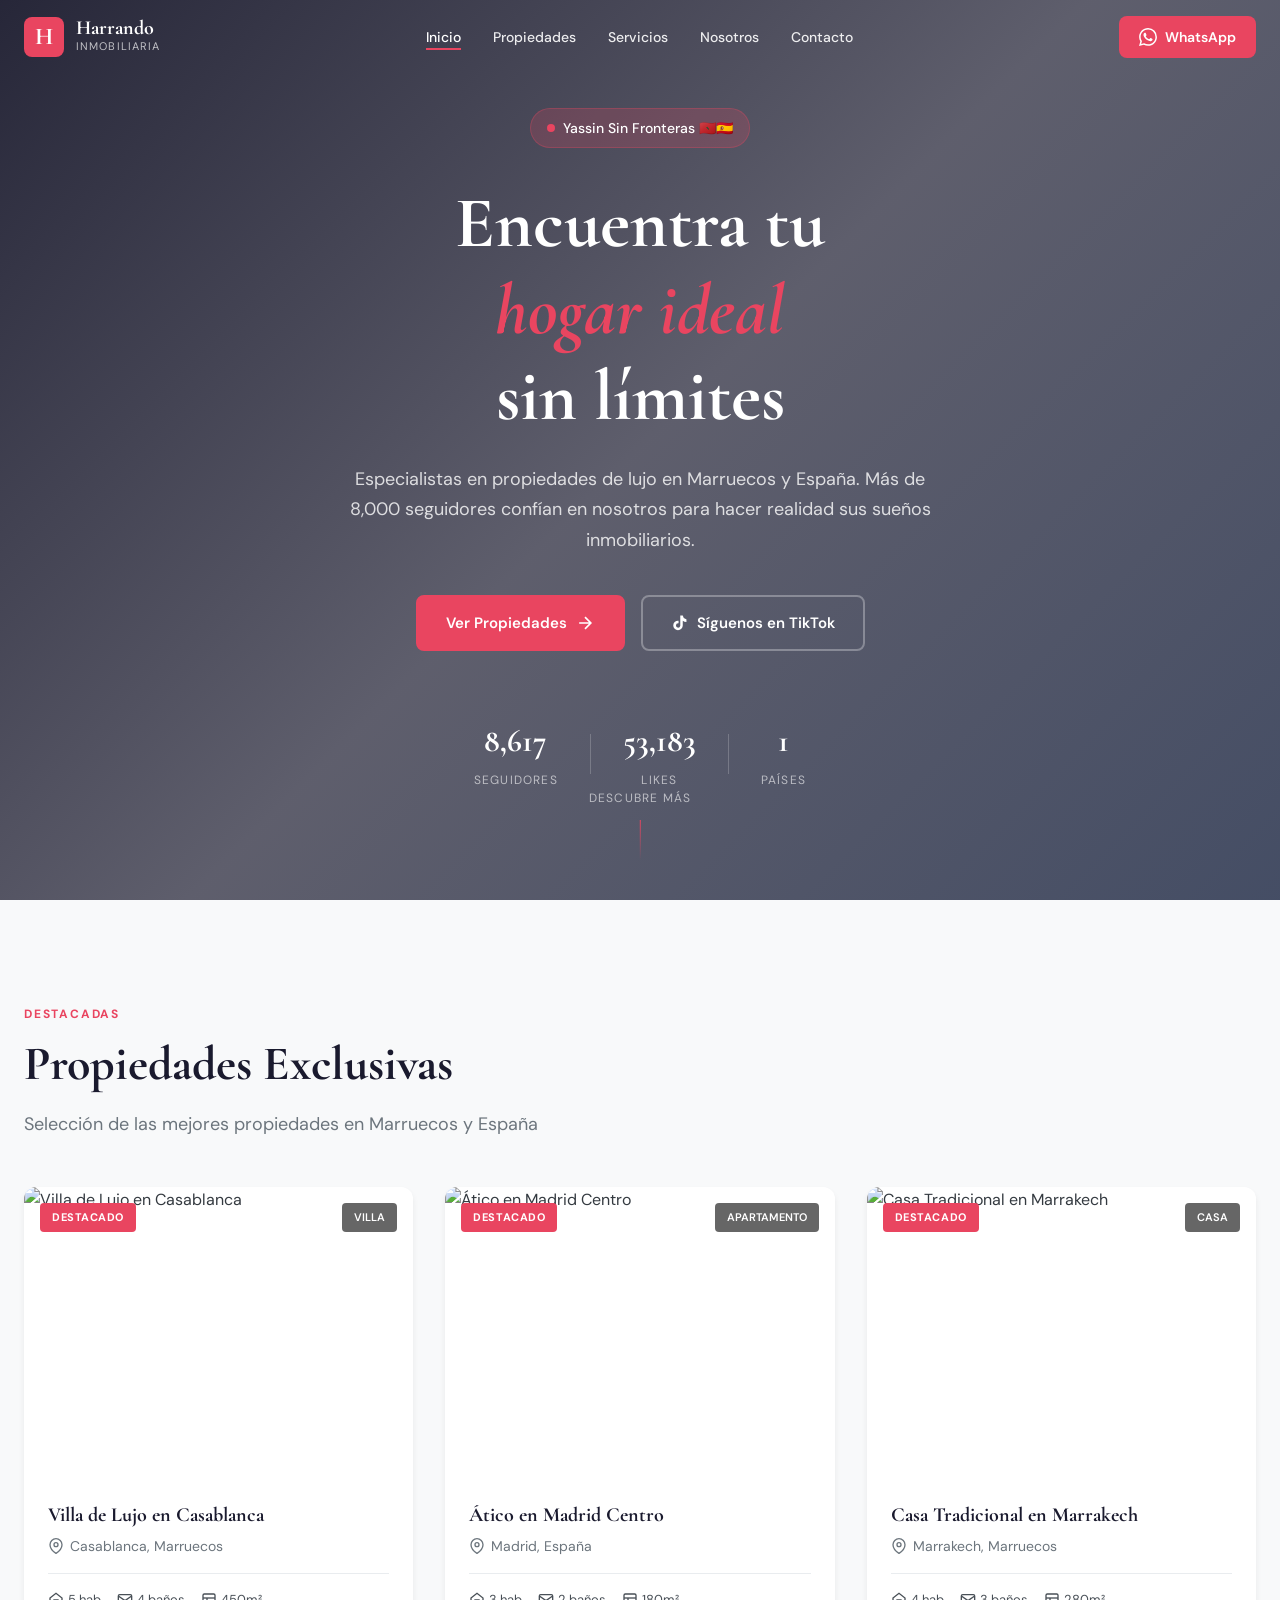
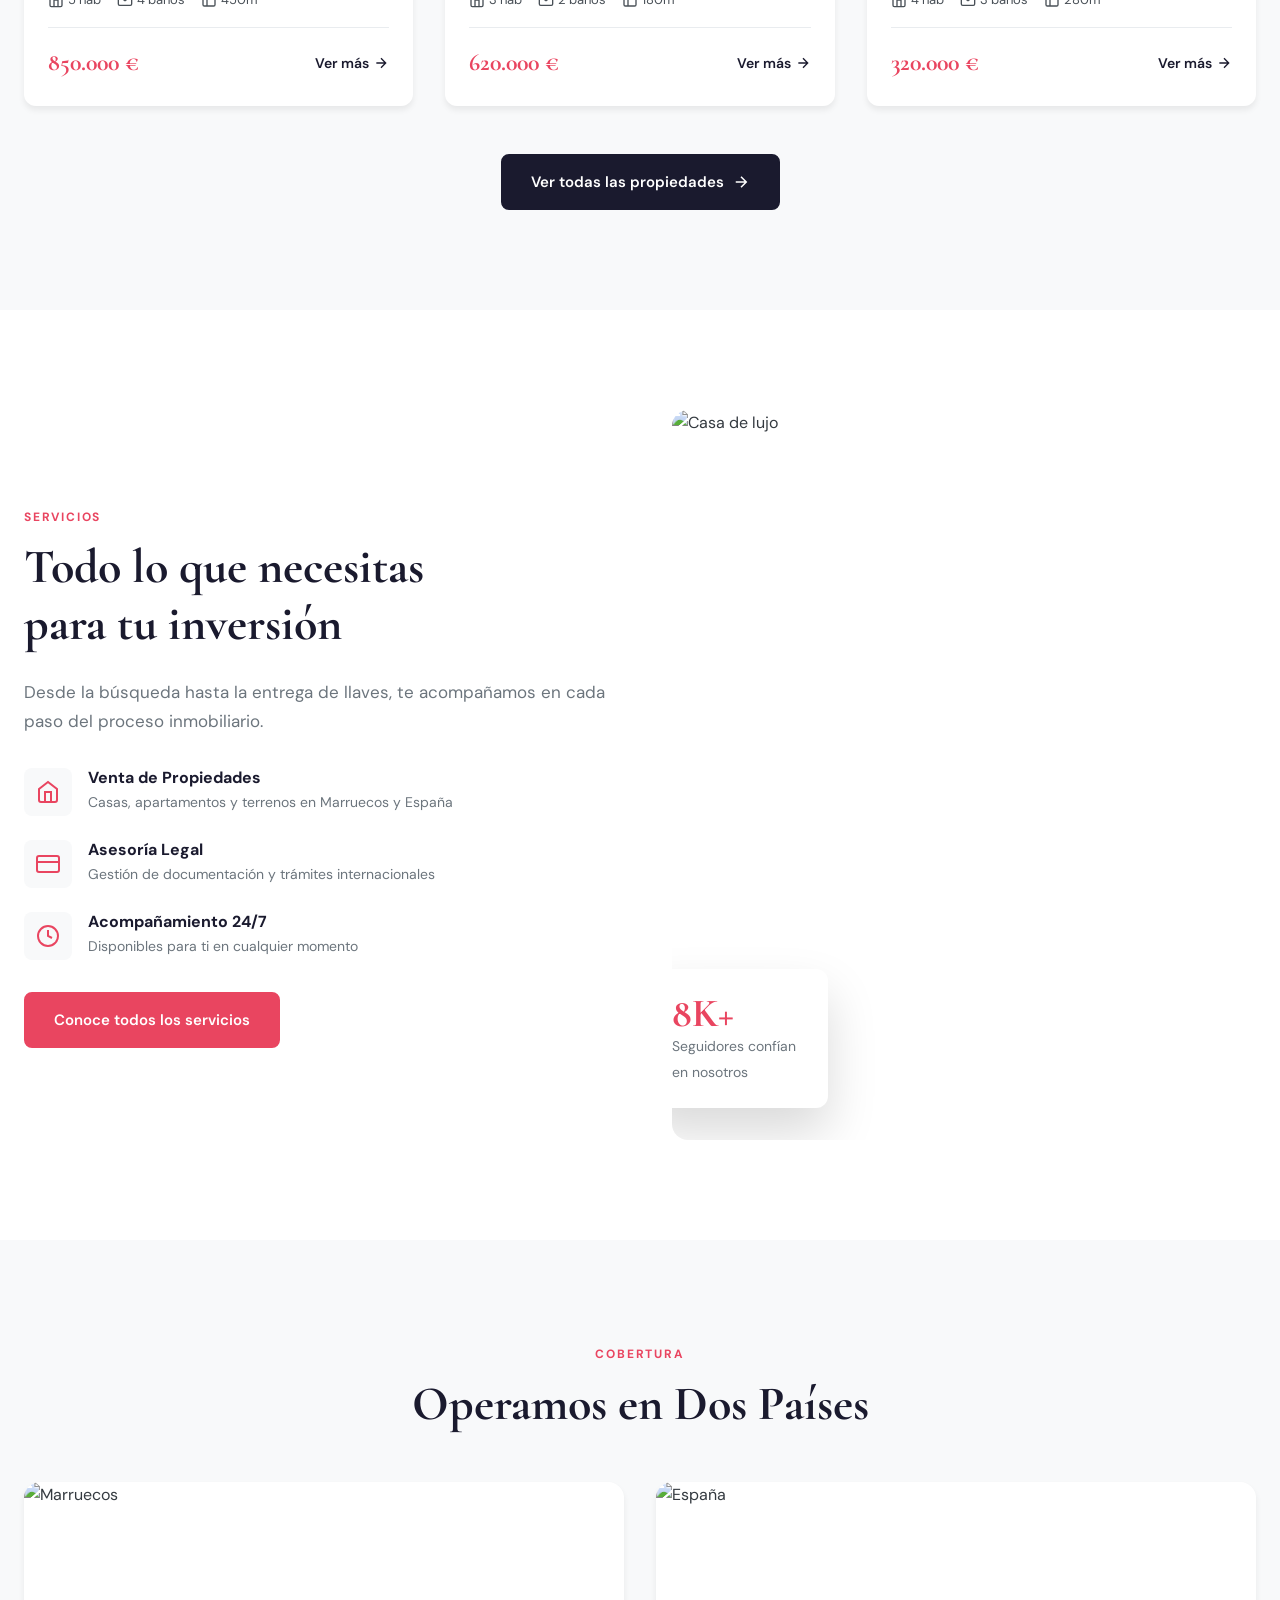
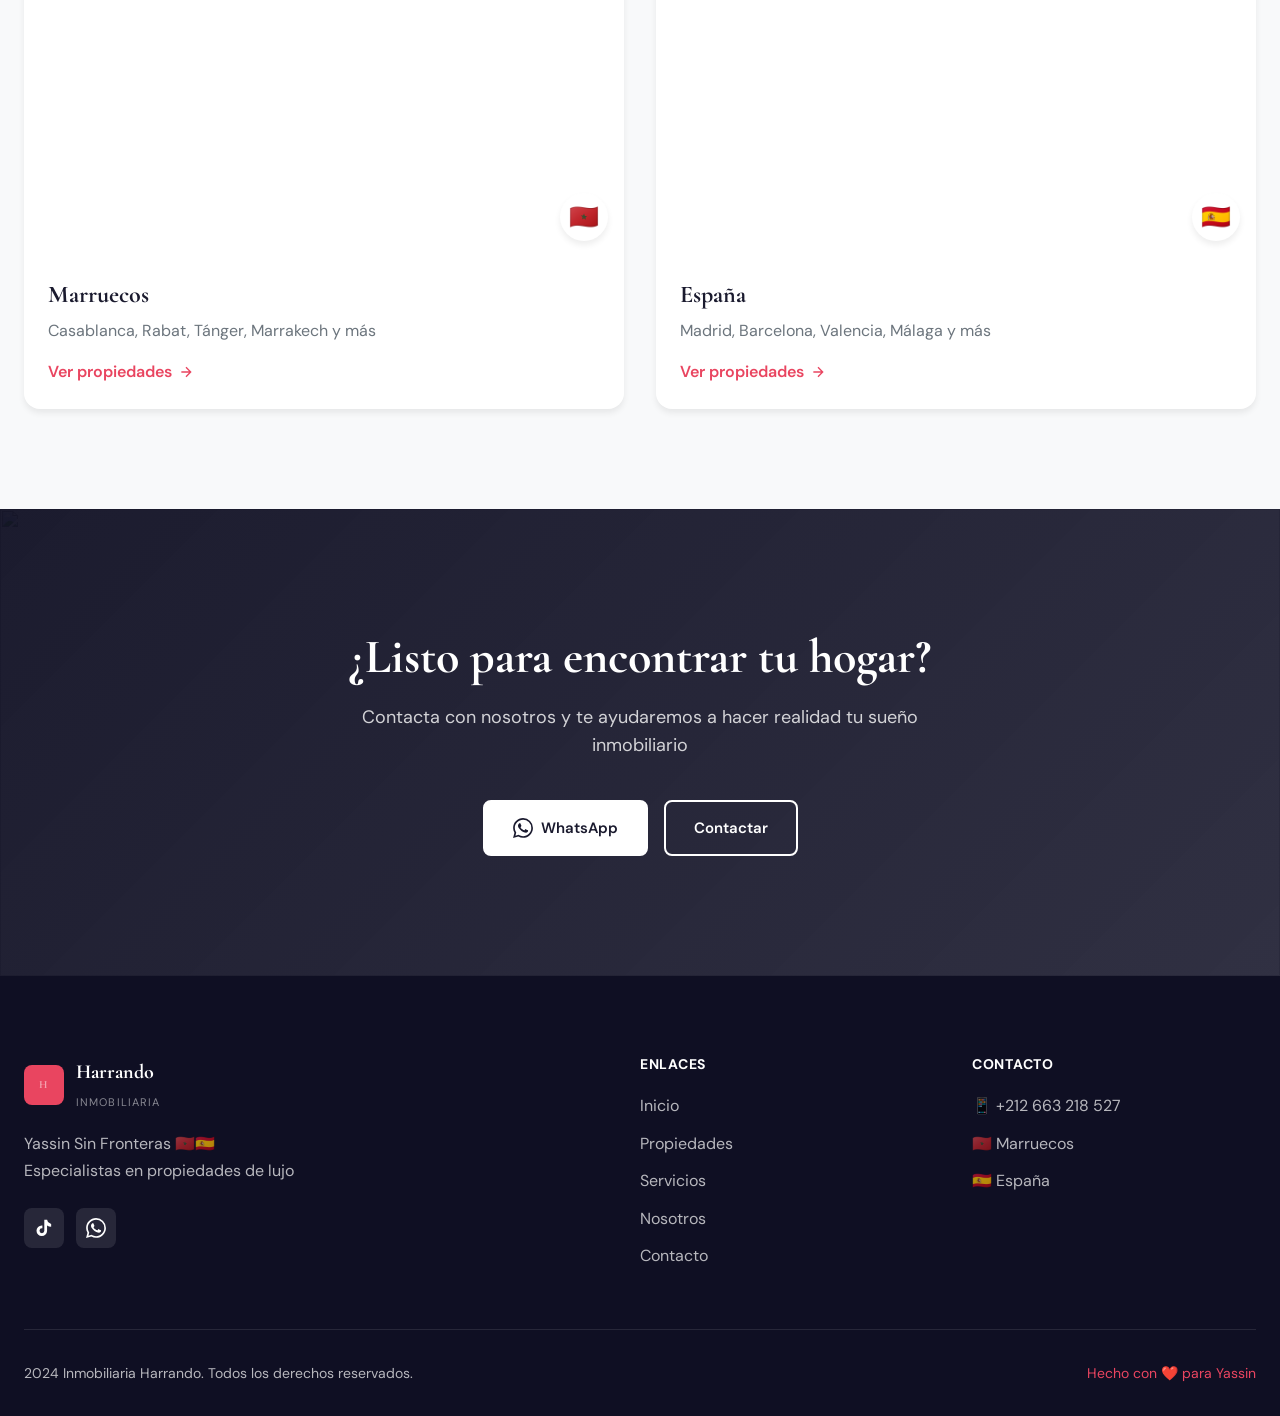
==== commit 31bc626b: "Complete redesign: Multi-page real estate website with unique design" ====
--- a/index.html
+++ b/index.html
@@ -3,820 +3,275 @@
 <head>
     <meta charset="UTF-8">
     <meta name="viewport" content="width=device-width, initial-scale=1.0">
-    <meta name="theme-color" content="#059669">
-    <meta name="description" content="Inmobiliaria Harrando - Tu hogar en Marruecos y España. Especialistas en propiedades de lujo, inversiones y alquileres.">
-    <title>Inmobiliaria Harrando | Tu Hogar Sin Fronteras 🇲🇦🇪🇸</title>
-    
-    <!-- Fonts -->
+    <title>Inmobiliaria Harrando - Yassin Sin Fronteras</title>
+    <meta name="description" content="Inmobiliaria Harrando - Especialistas en propiedades de lujo en Marruecos y España. Yassin sin fronteras.">
     <link rel="preconnect" href="https://fonts.googleapis.com">
     <link rel="preconnect" href="https://fonts.gstatic.com" crossorigin>
-    <link href="https://fonts.googleapis.com/css2?family=Space+Grotesk:wght@400;500;600;700&family=Inter:wght@300;400;500;600;700&display=swap" rel="stylesheet">
-    
-    <!-- GSAP -->
-    <script src="https://cdnjs.cloudflare.com/ajax/libs/gsap/3.12.2/gsap.min.js"></script>
-    <script src="https://cdnjs.cloudflare.com/ajax/libs/gsap/3.12.2/ScrollTrigger.min.js"></script>
-    
-    <!-- Styles -->
+    <link href="https://fonts.googleapis.com/css2?family=Cormorant+Garamond:ital,wght@0,400;0,600;0,700;1,400&family=DM+Sans:wght@400;500;700&display=swap" rel="stylesheet">
     <link rel="stylesheet" href="css/main.css">
 </head>
 <body>
-    <!-- Custom Cursor -->
-    <div class="cursor" id="cursor"></div>
-    <div class="cursor-dot" id="cursorDot"></div>
-
     <!-- Navigation -->
-    <nav class="nav" id="nav">
-        <a href="#" class="nav-logo">
-            <span class="logo-icon">H</span>
-            <div class="logo-text">
-                <span class="logo-main">Harrando</span>
-                <span class="logo-sub">Inmobiliaria</span>
-            </div>
+    <nav class="main-nav" id="navbar">
+        <div class="nav-brand">
+            <span class="nav-logo">H</span>
+            <div class="nav-brand-text">
+                <span class="nav-title">Harrando</span>
+                <span class="nav-subtitle">Inmobiliaria</span>
+            </div>
+        </div>
+        <button class="mobile-menu-btn" id="mobileMenuBtn" aria-label="Menú">
+            <span></span><span></span><span></span>
+        </button>
+        <ul class="nav-links" id="navLinks">
+            <li><a href="index.html" class="active">Inicio</a></li>
+            <li><a href="propiedades.html">Propiedades</a></li>
+            <li><a href="servicios.html">Servicios</a></li>
+            <li><a href="nosotros.html">Nosotros</a></li>
+            <li><a href="contacto.html">Contacto</a></li>
+        </ul>
+        <a href="https://wa.me/212663218527" class="nav-cta" target="_blank">
+            <svg width="18" height="18" viewBox="0 0 24 24" fill="currentColor"><path d="M17.472 14.382c-.297-.149-1.758-.867-2.03-.967-.273-.099-.471-.148-.67.15-.197.297-.767.966-.94 1.164-.173.199-.347.223-.644.075-.297-.15-1.255-.463-2.39-1.475-.883-.788-1.48-1.761-1.653-2.059-.173-.297-.018-.458.13-.606.134-.133.298-.347.446-.52.149-.174.198-.298.298-.497.099-.198.05-.371-.025-.52-.075-.149-.669-1.612-.916-2.207-.242-.579-.487-.5-.669-.51-.173-.008-.371-.01-.57-.01-.198 0-.52.074-.792.372-.272.297-1.04 1.016-1.04 2.479 0 1.462 1.065 2.875 1.213 3.074.149.198 2.096 3.2 5.077 4.487.709.306 1.262.489 1.694.625.712.227 1.36.195 1.871.118.571-.085 1.758-.719 2.006-1.413.248-.694.248-1.289.173-1.413-.074-.124-.272-.198-.57-.347m-5.421 7.403h-.004a9.87 9.87 0 01-5.031-1.378l-.361-.214-3.741.982.998-3.648-.235-.374a9.86 9.86 0 01-1.51-5.26c.001-5.45 4.436-9.884 9.888-9.884 2.64 0 5.122 1.03 6.988 2.898a9.825 9.825 0 012.893 6.994c-.003 5.45-4.437 9.884-9.885 9.884m8.413-18.297A11.815 11.815 0 0012.05 0C5.495 0 .16 5.335.157 11.892c0 2.096.547 4.142 1.588 5.945L.057 24l6.305-1.654a11.882 11.882 0 005.683 1.448h.005c6.554 0 11.89-5.335 11.893-11.893a11.821 11.821 0 00-3.48-8.413z"/></svg>
+            WhatsApp
         </a>
-        <div class="nav-links">
-            <a href="#inicio" class="nav-link">Inicio</a>
-            <a href="#servicios" class="nav-link">Servicios</a>
-            <a href="#propiedades" class="nav-link">Propiedades</a>
-            <a href="#nosotros" class="nav-link">Nosotros</a>
-            <a href="#contacto" class="nav-link nav-cta">Contactar</a>
-        </div>
-        <div class="nav-toggle" id="navToggle">
-            <span></span>
-            <span></span>
-            <span></span>
-        </div>
     </nav>
 
-    <!-- Mobile Menu -->
-    <div class="mobile-menu" id="mobileMenu">
-        <a href="#inicio" class="mobile-link">Inicio</a>
-        <a href="#servicios" class="mobile-link">Servicios</a>
-        <a href="#propiedades" class="mobile-link">Propiedades</a>
-        <a href="#nosotros" class="mobile-link">Nosotros</a>
-        <a href="#contacto" class="mobile-link mobile-cta">Contactar</a>
-    </div>
-
-    <!-- Hero Section -->
-    <section class="hero" id="inicio">
-        <div class="hero-bg">
-            <div class="hero-image" style="background-image: url('https://images.unsplash.com/photo-1600596542815-ffad4c1539a9?w=1920&q=80')"></div>
+    <!-- Hero Section - Video Background -->
+    <section class="hero">
+        <div class="hero-video-container">
+            <video autoplay muted loop playsinline class="hero-video">
+                <source src="https://assets.mixkit.co/videos/preview/mixkit-aerial-view-of-a-luxury-resort-4377-large.mp4" type="video/mp4">
+            </video>
             <div class="hero-overlay"></div>
         </div>
         <div class="hero-content">
-            <div class="hero-eyebrow">
-                <span class="line"></span>
-                <span class="text">🇲🇦 Marruecos · 🇪🇸 España</span>
-                <span class="line"></span>
+            <div class="hero-badge">
+                <span class="badge-dot"></span>
+                <span>Yassin Sin Fronteras 🇲🇦🇪🇸</span>
             </div>
             <h1 class="hero-title">
-                <span class="title-line">Tu hogar</span>
-                <span class="title-line">sin <span class="accent">fronteras</span></span>
+                <span class="title-line">Encuentra tu</span>
+                <span class="title-line accent">hogar ideal</span>
+                <span class="title-line">sin límites</span>
             </h1>
-            <p class="hero-subtitle">
-                Especialistas en propiedades de lujo, inversiones inmobiliarias y alquileres 
-                en Marruecos y España. Más de 8.000 familias confían en nosotros.
+            <p class="hero-description">
+                Especialistas en propiedades de lujo en Marruecos y España. 
+                Más de 8,000 seguidores confían en nosotros para hacer realidad sus sueños inmobiliarios.
             </p>
-            <div class="hero-cta">
-                <a href="#propiedades" class="btn-primary">
-                    <span>Ver propiedades</span>
-                    <svg width="20" height="20" viewBox="0 0 24 24" fill="none" stroke="currentColor" stroke-width="2">
-                        <path d="M5 12h14M12 5l7 7-7 7"/>
-                    </svg>
-                </a>
-                <a href="https://wa.me/212663218527" class="btn-secondary" target="_blank">
-                    <svg width="20" height="20" viewBox="0 0 24 24" fill="currentColor">
-                        <path d="M17.472 14.382c-.297-.149-1.758-.867-2.03-.967-.273-.099-.471-.148-.67.15-.197.297-.767.966-.94 1.164-.173.199-.347.223-.644.075-.297-.15-1.255-.463-2.39-1.475-.883-.788-1.48-1.761-1.653-2.059-.173-.297-.018-.458.13-.606.134-.133.298-.347.446-.52.149-.174.198-.298.298-.497.099-.198.05-.371-.025-.52-.075-.149-.669-1.612-.916-2.207-.242-.579-.487-.5-.669-.51-.173-.008-.371-.01-.57-.01-.198 0-.52.074-.792.372-.272.297-1.04 1.016-1.04 2.479 0 1.462 1.065 2.875 1.213 3.074.149.198 2.096 3.2 5.077 4.487.709.306 1.262.489 1.694.625.712.227 1.36.195 1.871.118.571-.085 1.758-.719 2.006-1.413.248-.694.248-1.289.173-1.413-.074-.124-.272-.198-.57-.347m-5.421 7.403h-.004a9.87 9.87 0 01-5.031-1.378l-.361-.214-3.741.982.998-3.648-.235-.374a9.86 9.86 0 01-1.51-5.26c.001-5.45 4.436-9.884 9.888-9.884 2.64 0 5.122 1.03 6.988 2.898a9.825 9.825 0 012.893 6.994c-.003 5.45-4.437 9.884-9.885 9.884m8.413-18.297A11.815 11.815 0 0012.05 0C5.495 0 .16 5.335.157 11.892c0 2.096.547 4.142 1.588 5.945L.057 24l6.305-1.654a11.882 11.882 0 005.683 1.448h.005c6.554 0 11.89-5.335 11.893-11.893a11.821 11.821 0 00-3.48-8.413z"/>
-                    </svg>
+            <div class="hero-actions">
+                <a href="propiedades.html" class="btn btn-primary">
+                    <span>Ver Propiedades</span>
+                    <svg width="20" height="20" viewBox="0 0 24 24" fill="none" stroke="currentColor" stroke-width="2"><path d="M5 12h14M12 5l7 7-7 7"/></svg>
+                </a>
+                <a href="https://www.tiktok.com/@inmobiliariaharrando" target="_blank" class="btn btn-outline">
+                    <svg width="18" height="18" viewBox="0 0 24 24" fill="currentColor"><path d="M19.59 6.69a4.83 4.83 0 01-3.77-4.25V2h-3.45v13.67a2.89 2.89 0 01-2.88 2.5 2.89 2.89 0 01-2.88-2.89 2.89 2.89 0 012.88-2.89c.2 0 .39.02.58.05v-3.5a6.37 6.37 0 00-.58-.03A6.34 6.34 0 003 15.28 6.34 6.34 0 009.34 21.62a6.34 6.34 0 006.34-6.34V8.92a8.06 8.06 0 004.91 1.67V7.08a4.82 4.82 0 01-1-.39z"/></svg>
+                    Síguenos en TikTok
+                </a>
+            </div>
+            <div class="hero-stats">
+                <div class="stat-item">
+                    <span class="stat-number" data-count="8977">0</span>
+                    <span class="stat-label">Seguidores</span>
+                </div>
+                <div class="stat-divider"></div>
+                <div class="stat-item">
+                    <span class="stat-number" data-count="55400">0</span>
+                    <span class="stat-label">Likes</span>
+                </div>
+                <div class="stat-divider"></div>
+                <div class="stat-item">
+                    <span class="stat-number" data-count="2">0</span>
+                    <span class="stat-label">Países</span>
+                </div>
+            </div>
+        </div>
+        <div class="scroll-indicator">
+            <span>Descubre más</span>
+            <div class="scroll-line"></div>
+        </div>
+    </section>
+
+    <!-- Featured Properties -->
+    <section class="featured-section">
+        <div class="container">
+            <div class="section-header">
+                <span class="section-tag">Destacadas</span>
+                <h2 class="section-title">Propiedades Exclusivas</h2>
+                <p class="section-subtitle">Selección de las mejores propiedades en Marruecos y España</p>
+            </div>
+            <div class="properties-grid" id="featuredProperties">
+                <!-- Loaded via JS -->
+            </div>
+            <div class="section-footer">
+                <a href="propiedades.html" class="btn btn-secondary">
+                    Ver todas las propiedades
+                    <svg width="18" height="18" viewBox="0 0 24 24" fill="none" stroke="currentColor" stroke-width="2"><path d="M5 12h14M12 5l7 7-7 7"/></svg>
+                </a>
+            </div>
+        </div>
+    </section>
+
+    <!-- Services Preview -->
+    <section class="services-preview">
+        <div class="container">
+            <div class="services-layout">
+                <div class="services-content">
+                    <span class="section-tag">Servicios</span>
+                    <h2 class="section-title">Todo lo que necesitas<br>para tu inversión</h2>
+                    <p class="section-description">
+                        Desde la búsqueda hasta la entrega de llaves, te acompañamos 
+                        en cada paso del proceso inmobiliario.
+                    </p>
+                    <div class="services-list">
+                        <div class="service-item">
+                            <div class="service-icon">
+                                <svg width="24" height="24" viewBox="0 0 24 24" fill="none" stroke="currentColor" stroke-width="2"><path d="M3 9l9-7 9 7v11a2 2 0 01-2 2H5a2 2 0 01-2-2z"/><polyline points="9 22 9 12 15 12 15 22"/></svg>
+                            </div>
+                            <div class="service-info">
+                                <h4>Venta de Propiedades</h4>
+                                <p>Casas, apartamentos y terrenos en Marruecos y España</p>
+                            </div>
+                        </div>
+                        <div class="service-item">
+                            <div class="service-icon">
+                                <svg width="24" height="24" viewBox="0 0 24 24" fill="none" stroke="currentColor" stroke-width="2"><rect x="1" y="4" width="22" height="16" rx="2" ry="2"/><line x1="1" y1="10" x2="23" y2="10"/></svg>
+                            </div>
+                            <div class="service-info">
+                                <h4>Asesoría Legal</h4>
+                                <p>Gestión de documentación y trámites internacionales</p>
+                            </div>
+                        </div>
+                        <div class="service-item">
+                            <div class="service-icon">
+                                <svg width="24" height="24" viewBox="0 0 24 24" fill="none" stroke="currentColor" stroke-width="2"><circle cx="12" cy="12" r="10"/><polyline points="12 6 12 12 16 14"/></svg>
+                            </div>
+                            <div class="service-info">
+                                <h4>Acompañamiento 24/7</h4>
+                                <p>Disponibles para ti en cualquier momento</p>
+                            </div>
+                        </div>
+                    </div>
+                    <a href="servicios.html" class="btn btn-primary">Conoce todos los servicios</a>
+                </div>
+                <div class="services-image">
+                    <img src="https://images.unsplash.com/photo-1600596542815-ffad4c1539a9?w=800&q=80" alt="Casa de lujo">
+                    <div class="experience-card">
+                        <span class="exp-number">8K+</span>
+                        <span class="exp-text">Seguidores confían<br>en nosotros</span>
+                    </div>
+                </div>
+            </div>
+        </div>
+    </section>
+
+    <!-- Countries Section -->
+    <section class="countries-section">
+        <div class="container">
+            <div class="section-header center">
+                <span class="section-tag">Cobertura</span>
+                <h2 class="section-title">Operamos en Dos Países</h2>
+            </div>
+            <div class="countries-grid">
+                <div class="country-card">
+                    <div class="country-image">
+                        <img src="https://images.unsplash.com/photo-1539020140153-e479b8c22e70?w=600&q=80" alt="Marruecos">
+                        <div class="country-flag">🇲🇦</div>
+                    </div>
+                    <div class="country-info">
+                        <h3>Marruecos</h3>
+                        <p>Casablanca, Rabat, Tánger, Marrakech y más</p>
+                        <a href="propiedades.html?pais=marruecos" class="country-link">
+                            Ver propiedades 
+                            <svg width="16" height="16" viewBox="0 0 24 24" fill="none" stroke="currentColor" stroke-width="2"><path d="M5 12h14M12 5l7 7-7 7"/></svg>
+                        </a>
+                    </div>
+                </div>
+                <div class="country-card">
+                    <div class="country-image">
+                        <img src="https://images.unsplash.com/photo-1543783207-ec64e4d95325?w=600&q=80" alt="España">
+                        <div class="country-flag">🇪🇸</div>
+                    </div>
+                    <div class="country-info">
+                        <h3>España</h3>
+                        <p>Madrid, Barcelona, Valencia, Málaga y más</p>
+                        <a href="propiedades.html?pais=espana" class="country-link">
+                            Ver propiedades
+                            <svg width="16" height="16" viewBox="0 0 24 24" fill="none" stroke="currentColor" stroke-width="2"><path d="M5 12h14M12 5l7 7-7 7"/></svg>
+                        </a>
+                    </div>
+                </div>
+            </div>
+        </div>
+    </section>
+
+    <!-- CTA Section -->
+    <section class="cta-section">
+        <div class="cta-background">
+            <img src="https://images.unsplash.com/photo-1600607687939-ce8a6c25118c?w=1920&q=80" alt="">
+            <div class="cta-overlay"></div>
+        </div>
+        <div class="cta-content">
+            <h2>¿Listo para encontrar tu hogar?</h2>
+            <p>Contacta con nosotros y te ayudaremos a hacer realidad tu sueño inmobiliario</p>
+            <div class="cta-buttons">
+                <a href="https://wa.me/212663218527" class="btn btn-light" target="_blank">
+                    <svg width="20" height="20" viewBox="0 0 24 24" fill="currentColor"><path d="M17.472 14.382c-.297-.149-1.758-.867-2.03-.967-.273-.099-.471-.148-.67.15-.197.297-.767.966-.94 1.164-.173.199-.347.223-.644.075-.297-.15-1.255-.463-2.39-1.475-.883-.788-1.48-1.761-1.653-2.059-.173-.297-.018-.458.13-.606.134-.133.298-.347.446-.52.149-.174.198-.298.298-.497.099-.198.05-.371-.025-.52-.075-.149-.669-1.612-.916-2.207-.242-.579-.487-.5-.669-.51-.173-.008-.371-.01-.57-.01-.198 0-.52.074-.792.372-.272.297-1.04 1.016-1.04 2.479 0 1.462 1.065 2.875 1.213 3.074.149.198 2.096 3.2 5.077 4.487.709.306 1.262.489 1.694.625.712.227 1.36.195 1.871.118.571-.085 1.758-.719 2.006-1.413.248-.694.248-1.289.173-1.413-.074-.124-.272-.198-.57-.347m-5.421 7.403h-.004a9.87 9.87 0 01-5.031-1.378l-.361-.214-3.741.982.998-3.648-.235-.374a9.86 9.86 0 01-1.51-5.26c.001-5.45 4.436-9.884 9.888-9.884 2.64 0 5.122 1.03 6.988 2.898a9.825 9.825 0 012.893 6.994c-.003 5.45-4.437 9.884-9.885 9.884m8.413-18.297A11.815 11.815 0 0012.05 0C5.495 0 .16 5.335.157 11.892c0 2.096.547 4.142 1.588 5.945L.057 24l6.305-1.654a11.882 11.882 0 005.683 1.448h.005c6.554 0 11.89-5.335 11.893-11.893a11.821 11.821 0 00-3.48-8.413z"/></svg>
                     WhatsApp
                 </a>
-            </div>
-        </div>
-        <div class="hero-stats">
-            <div class="hero-stat">
-                <span class="stat-value">8.9K+</span>
-                <span class="stat-label">Seguidores</span>
-            </div>
-            <div class="hero-stat">
-                <span class="stat-value">55K+</span>
-                <span class="stat-label">Likes</span>
-            </div>
-            <div class="hero-stat">
-                <span class="stat-value">🇲🇦🇪🇸</span>
-                <span class="stat-label">Dos países</span>
-            </div>
-        </div>
-        <div class="hero-scroll">
-            <div class="scroll-indicator">
-                <span>Descubrir</span>
-                <div class="scroll-line"></div>
-            </div>
-        </div>
-    </section>
-
-    <!-- Marquee -->
-    <section class="marquee-section">
-        <div class="marquee-track">
-            <span>Casablanca</span>
-            <span class="sep">◆</span>
-            <span>Rabat</span>
-            <span class="sep">◆</span>
-            <span>Tánger</span>
-            <span class="sep">◆</span>
-            <span>Marrakech</span>
-            <span class="sep">◆</span>
-            <span>Madrid</span>
-            <span class="sep">◆</span>
-            <span>Barcelona</span>
-            <span class="sep">◆</span>
-            <span>Valencia</span>
-            <span class="sep">◆</span>
-            <span>Málaga</span>
-            <span class="sep">◆</span>
-            <span>Casablanca</span>
-            <span class="sep">◆</span>
-            <span>Rabat</span>
-            <span class="sep">◆</span>
-            <span>Tánger</span>
-            <span class="sep">◆</span>
-            <span>Marrakech</span>
-            <span class="sep">◆</span>
-            <span>Madrid</span>
-            <span class="sep">◆</span>
-            <span>Barcelona</span>
-            <span class="sep">◆</span>
-            <span>Valencia</span>
-            <span class="sep">◆</span>
-            <span>Málaga</span>
-            <span class="sep">◆</span>
-        </div>
-    </section>
-
-    <!-- Services Section -->
-    <section class="services" id="servicios">
-        <div class="section-header">
-            <span class="section-eyebrow">Servicios</span>
-            <h2 class="section-title">Todo lo que necesitas</h2>
-            <p class="section-subtitle">Servicios integrales para comprar, vender o alquilar tu propiedad</p>
-        </div>
-        <div class="services-grid">
-            <div class="service-card">
-                <div class="service-icon">
-                    <svg width="32" height="32" viewBox="0 0 24 24" fill="none" stroke="currentColor" stroke-width="1.5">
-                        <path d="M3 9l9-7 9 7v11a2 2 0 01-2 2H5a2 2 0 01-2-2z"/>
-                        <polyline points="9 22 9 12 15 12 15 22"/>
-                    </svg>
-                </div>
-                <h3>Compra de Propiedades</h3>
-                <p>Encuentra tu hogar ideal en Marruecos o España. Te acompañamos en todo el proceso.</p>
-            </div>
-            <div class="service-card">
-                <div class="service-icon">
-                    <svg width="32" height="32" viewBox="0 0 24 24" fill="none" stroke="currentColor" stroke-width="1.5">
-                        <rect x="2" y="7" width="20" height="14" rx="2" ry="2"/>
-                        <path d="M16 21V5a2 2 0 00-2-2h-4a2 2 0 00-2 2v16"/>
-                    </svg>
-                </div>
-                <h3>Venta de Propiedades</h3>
-                <p>Vende tu propiedad al mejor precio y en el menor tiempo posible.</p>
-            </div>
-            <div class="service-card">
-                <div class="service-icon">
-                    <svg width="32" height="32" viewBox="0 0 24 24" fill="none" stroke="currentColor" stroke-width="1.5">
-                        <path d="M12 2L2 7l10 5 10-5-10-5z"/>
-                        <path d="M2 17l10 5 10-5"/>
-                        <path d="M2 12l10 5 10-5"/>
-                    </svg>
-                </div>
-                <h3>Alquileres</h3>
-                <p>Amplia cartera de propiedades en alquiler para corta y larga temporada.</p>
-            </div>
-            <div class="service-card">
-                <div class="service-icon">
-                    <svg width="32" height="32" viewBox="0 0 24 24" fill="none" stroke="currentColor" stroke-width="1.5">
-                        <circle cx="12" cy="12" r="10"/>
-                        <line x1="12" y1="16" x2="12" y2="12"/>
-                        <line x1="12" y1="8" x2="12.01" y2="8"/>
-                    </svg>
-                </div>
-                <h3>Asesoría Legal</h3>
-                <p>Te ayudamos con toda la documentación y trámites legales en ambos países.</p>
-            </div>
-            <div class="service-card">
-                <div class="service-icon">
-                    <svg width="32" height="32" viewBox="0 0 24 24" fill="none" stroke="currentColor" stroke-width="1.5">
-                        <polyline points="23 6 13.5 15.5 8.5 10.5 1 18"/>
-                        <polyline points="17 6 23 6 23 12"/>
-                    </svg>
-                </div>
-                <h3>Inversiones</h3>
-                <p>Oportunidades de inversión inmobiliaria con alta rentabilidad.</p>
-            </div>
-            <div class="service-card">
-                <div class="service-icon">
-                    <svg width="32" height="32" viewBox="0 0 24 24" fill="none" stroke="currentColor" stroke-width="1.5">
-                        <path d="M21 16V8a2 2 0 00-1-1.73l-7-4a2 2 0 00-2 0l-7 4A2 2 0 003 8v8a2 2 0 001 1.73l7 4a2 2 0 002 0l7-4A2 2 0 0021 16z"/>
-                        <polyline points="3.27 6.96 12 12.01 20.73 6.96"/>
-                        <line x1="12" y1="22.08" x2="12" y2="12"/>
-                    </svg>
-                </div>
-                <h3>Gestión Integral</h3>
-                <p>Nos encargamos de todo: desde la búsqueda hasta la entrega de llaves.</p>
-            </div>
-        </div>
-    </section>
-
-    <!-- Properties Section -->
-    <section class="properties" id="propiedades">
-        <div class="section-header">
-            <span class="section-eyebrow">Propiedades</span>
-            <h2 class="section-title">Destacadas</h2>
-            <p class="section-subtitle">Una selección de nuestras mejores propiedades</p>
-        </div>
-        <div class="properties-grid">
-            <article class="property-card featured">
-                <div class="property-image">
-                    <img src="https://images.unsplash.com/photo-1600585154340-be6161a56a0c?w=800&q=80" alt="Villa de lujo" loading="lazy">
-                    <div class="property-badge">Destacada</div>
-                    <div class="property-overlay">
-                        <button class="btn-view">Ver detalles</button>
-                    </div>
-                </div>
-                <div class="property-content">
-                    <div class="property-location">
-                        <svg width="16" height="16" viewBox="0 0 24 24" fill="none" stroke="currentColor" stroke-width="2">
-                            <path d="M21 10c0 7-9 13-9 13s-9-6-9-13a9 9 0 0118 0z"/>
-                            <circle cx="12" cy="10" r="3"/>
-                        </svg>
-                        Casablanca, Marruecos
-                    </div>
-                    <h3>Villa de Lujo con Piscina</h3>
-                    <p>Espectacular villa de 450m² con jardín privado, piscina infinity y vistas al mar.</p>
-                    <div class="property-features">
-                        <span>
-                            <svg width="16" height="16" viewBox="0 0 24 24" fill="none" stroke="currentColor" stroke-width="2">
-                                <path d="M3 9l9-7 9 7v11a2 2 0 01-2 2H5a2 2 0 01-2-2z"/>
-                                <polyline points="9 22 9 12 15 12 15 22"/>
-                            </svg>
-                            5 hab
-                        </span>
-                        <span>
-                            <svg width="16" height="16" viewBox="0 0 24 24" fill="none" stroke="currentColor" stroke-width="2">
-                                <path d="M2 12h20M2 12v6a2 2 0 002 2h16a2 2 0 002-2v-6"/>
-                                <path d="M6 12V8a2 2 0 012-2h8a2 2 0 012 2v4"/>
-                            </svg>
-                            4 baños
-                        </span>
-                        <span>
-                            <svg width="16" height="16" viewBox="0 0 24 24" fill="none" stroke="currentColor" stroke-width="2">
-                                <rect x="3" y="3" width="18" height="18" rx="2"/>
-                                <path d="M3 9h18M9 21V9"/>
-                            </svg>
-                            450 m²
-                        </span>
-                    </div>
-                    <div class="property-footer">
-                        <span class="property-price">2.500.000 €</span>
-                        <a href="https://wa.me/212663218527" class="property-link" target="_blank">Contactar</a>
-                    </div>
-                </div>
-            </article>
-
-            <article class="property-card">
-                <div class="property-image">
-                    <img src="https://images.unsplash.com/photo-1600607687939-ce8a6c25118c?w=800&q=80" alt="Ático moderno" loading="lazy">
-                    <div class="property-overlay">
-                        <button class="btn-view">Ver detalles</button>
-                    </div>
-                </div>
-                <div class="property-content">
-                    <div class="property-location">
-                        <svg width="16" height="16" viewBox="0 0 24 24" fill="none" stroke="currentColor" stroke-width="2">
-                            <path d="M21 10c0 7-9 13-9 13s-9-6-9-13a9 9 0 0118 0z"/>
-                            <circle cx="12" cy="10" r="3"/>
-                        </svg>
-                        Madrid, España
-                    </div>
-                    <h3>Ático de Diseño en Centro</h3>
-                    <p>Ático de 200m² con terraza panorámica y acabados de alta calidad.</p>
-                    <div class="property-features">
-                        <span>
-                            <svg width="16" height="16" viewBox="0 0 24 24" fill="none" stroke="currentColor" stroke-width="2">
-                                <path d="M3 9l9-7 9 7v11a2 2 0 01-2 2H5a2 2 0 01-2-2z"/>
-                                <polyline points="9 22 9 12 15 12 15 22"/>
-                            </svg>
-                            3 hab
-                        </span>
-                        <span>
-                            <svg width="16" height="16" viewBox="0 0 24 24" fill="none" stroke="currentColor" stroke-width="2">
-                                <path d="M2 12h20M2 12v6a2 2 0 002 2h16a2 2 0 002-2v-6"/>
-                                <path d="M6 12V8a2 2 0 012-2h8a2 2 0 012 2v4"/>
-                            </svg>
-                            2 baños
-                        </span>
-                        <span>
-                            <svg width="16" height="16" viewBox="0 0 24 24" fill="none" stroke="currentColor" stroke-width="2">
-                                <rect x="3" y="3" width="18" height="18" rx="2"/>
-                                <path d="M3 9h18M9 21V9"/>
-                            </svg>
-                            200 m²
-                        </span>
-                    </div>
-                    <div class="property-footer">
-                        <span class="property-price">1.200.000 €</span>
-                        <a href="https://wa.me/212663218527" class="property-link" target="_blank">Contactar</a>
-                    </div>
-                </div>
-            </article>
-
-            <article class="property-card">
-                <div class="property-image">
-                    <img src="https://images.unsplash.com/photo-1600566753086-00f18fb6b3ea?w=800&q=80" alt="Casa tradicional" loading="lazy">
-                    <div class="property-overlay">
-                        <button class="btn-view">Ver detalles</button>
-                    </div>
-                </div>
-                <div class="property-content">
-                    <div class="property-location">
-                        <svg width="16" height="16" viewBox="0 0 24 24" fill="none" stroke="currentColor" stroke-width="2">
-                            <path d="M21 10c0 7-9 13-9 13s-9-6-9-13a9 9 0 0118 0z"/>
-                            <circle cx="12" cy="10" r="3"/>
-                        </svg>
-                        Marrakech, Marruecos
-                    </div>
-                    <h3>Riad Reformado en Medina</h3>
-                    <p>Auténtico riad marroquí de 300m² con patio central y azotea con vistas.</p>
-                    <div class="property-features">
-                        <span>
-                            <svg width="16" height="16" viewBox="0 0 24 24" fill="none" stroke="currentColor" stroke-width="2">
-                                <path d="M3 9l9-7 9 7v11a2 2 0 01-2 2H5a2 2 0 01-2-2z"/>
-                                <polyline points="9 22 9 12 15 12 15 22"/>
-                            </svg>
-                            4 hab
-                        </span>
-                        <span>
-                            <svg width="16" height="16" viewBox="0 0 24 24" fill="none" stroke="currentColor" stroke-width="2">
-                                <path d="M2 12h20M2 12v6a2 2 0 002 2h16a2 2 0 002-2v-6"/>
-                                <path d="M6 12V8a2 2 0 012-2h8a2 2 0 012 2v4"/>
-                            </svg>
-                            3 baños
-                        </span>
-                        <span>
-                            <svg width="16" height="16" viewBox="0 0 24 24" fill="none" stroke="currentColor" stroke-width="2">
-                                <rect x="3" y="3" width="18" height="18" rx="2"/>
-                                <path d="M3 9h18M9 21V9"/>
-                            </svg>
-                            300 m²
-                        </span>
-                    </div>
-                    <div class="property-footer">
-                        <span class="property-price">850.000 €</span>
-                        <a href="https://wa.me/212663218527" class="property-link" target="_blank">Contactar</a>
-                    </div>
-                </div>
-            </article>
-
-            <article class="property-card">
-                <div class="property-image">
-                    <img src="https://images.unsplash.com/photo-1600573472591-ee6b68d14c68?w=800&q=80" alt="Apartamento playa" loading="lazy">
-                    <div class="property-overlay">
-                        <button class="btn-view">Ver detalles</button>
-                    </div>
-                </div>
-                <div class="property-content">
-                    <div class="property-location">
-                        <svg width="16" height="16" viewBox="0 0 24 24" fill="none" stroke="currentColor" stroke-width="2">
-                            <path d="M21 10c0 7-9 13-9 13s-9-6-9-13a9 9 0 0118 0z"/>
-                            <circle cx="12" cy="10" r="3"/>
-                        </svg>
-                        Málaga, España
-                    </div>
-                    <h3>Apartamento Primera Línea</h3>
-                    <p>Apartamento de 120m² con vistas directas al mar y acceso a la playa.</p>
-                    <div class="property-features">
-                        <span>
-                            <svg width="16" height="16" viewBox="0 0 24 24" fill="none" stroke="currentColor" stroke-width="2">
-                                <path d="M3 9l9-7 9 7v11a2 2 0 01-2 2H5a2 2 0 01-2-2z"/>
-                                <polyline points="9 22 9 12 15 12 15 22"/>
-                            </svg>
-                            2 hab
-                        </span>
-                        <span>
-                            <svg width="16" height="16" viewBox="0 0 24 24" fill="none" stroke="currentColor" stroke-width="2">
-                                <path d="M2 12h20M2 12v6a2 2 0 002 2h16a2 2 0 002-2v-6"/>
-                                <path d="M6 12V8a2 2 0 012-2h8a2 2 0 012 2v4"/>
-                            </svg>
-                            2 baños
-                        </span>
-                        <span>
-                            <svg width="16" height="16" viewBox="0 0 24 24" fill="none" stroke="currentColor" stroke-width="2">
-                                <rect x="3" y="3" width="18" height="18" rx="2"/>
-                                <path d="M3 9h18M9 21V9"/>
-                            </svg>
-                            120 m²
-                        </span>
-                    </div>
-                    <div class="property-footer">
-                        <span class="property-price">650.000 €</span>
-                        <a href="https://wa.me/212663218527" class="property-link" target="_blank">Contactar</a>
-                    </div>
-                </div>
-            </article>
-
-            <article class="property-card">
-                <div class="property-image">
-                    <img src="https://images.unsplash.com/photo-1600047509807-ba8f99d2cdde?w=800&q=80" alt="Finca rural" loading="lazy">
-                    <div class="property-overlay">
-                        <button class="btn-view">Ver detalles</button>
-                    </div>
-                </div>
-                <div class="property-content">
-                    <div class="property-location">
-                        <svg width="16" height="16" viewBox="0 0 24 24" fill="none" stroke="currentColor" stroke-width="2">
-                            <path d="M21 10c0 7-9 13-9 13s-9-6-9-13a9 9 0 0118 0z"/>
-                            <circle cx="12" cy="10" r="3"/>
-                        </svg>
-                        Tánger, Marruecos
-                    </div>
-                    <h3>Finca con Viñedos</h3>
-                    <p>Finca de 5 hectáreas con casa señorial, viñedos y establos.</p>
-                    <div class="property-features">
-                        <span>
-                            <svg width="16" height="16" viewBox="0 0 24 24" fill="none" stroke="currentColor" stroke-width="2">
-                                <path d="M3 9l9-7 9 7v11a2 2 0 01-2 2H5a2 2 0 01-2-2z"/>
-                                <polyline points="9 22 9 12 15 12 15 22"/>
-                            </svg>
-                            6 hab
-                        </span>
-                        <span>
-                            <svg width="16" height="16" viewBox="0 0 24 24" fill="none" stroke="currentColor" stroke-width="2">
-                                <path d="M2 12h20M2 12v6a2 2 0 002 2h16a2 2 0 002-2v-6"/>
-                                <path d="M6 12V8a2 2 0 012-2h8a2 2 0 012 2v4"/>
-                            </svg>
-                            4 baños
-                        </span>
-                        <span>
-                            <svg width="16" height="16" viewBox="0 0 24 24" fill="none" stroke="currentColor" stroke-width="2">
-                                <rect x="3" y="3" width="18" height="18" rx="2"/>
-                                <path d="M3 9h18M9 21V9"/>
-                            </svg>
-                            5 Ha
-                        </span>
-                    </div>
-                    <div class="property-footer">
-                        <span class="property-price">1.800.000 €</span>
-                        <a href="https://wa.me/212663218527" class="property-link" target="_blank">Contactar</a>
-                    </div>
-                </div>
-            </article>
-
-            <article class="property-card">
-                <div class="property-image">
-                    <img src="https://images.unsplash.com/photo-1600210492486-724fe5c67fb0?w=800&q=80" alt="Loft industrial" loading="lazy">
-                    <div class="property-overlay">
-                        <button class="btn-view">Ver detalles</button>
-                    </div>
-                </div>
-                <div class="property-content">
-                    <div class="property-location">
-                        <svg width="16" height="16" viewBox="0 0 24 24" fill="none" stroke="currentColor" stroke-width="2">
-                            <path d="M21 10c0 7-9 13-9 13s-9-6-9-13a9 9 0 0118 0z"/>
-                            <circle cx="12" cy="10" r="3"/>
-                        </svg>
-                        Barcelona, España
-                    </div>
-                    <h3>Loft Industrial Reformado</h3>
-                    <p>Loft de 180m² en antigua fábrica con diseño contemporáneo.</p>
-                    <div class="property-features">
-                        <span>
-                            <svg width="16" height="16" viewBox="0 0 24 24" fill="none" stroke="currentColor" stroke-width="2">
-                                <path d="M3 9l9-7 9 7v11a2 2 0 01-2 2H5a2 2 0 01-2-2z"/>
-                                <polyline points="9 22 9 12 15 12 15 22"/>
-                            </svg>
-                            2 hab
-                        </span>
-                        <span>
-                            <svg width="16" height="16" viewBox="0 0 24 24" fill="none" stroke="currentColor" stroke-width="2">
-                                <path d="M2 12h20M2 12v6a2 2 0 002 2h16a2 2 0 002-2v-6"/>
-                                <path d="M6 12V8a2 2 0 012-2h8a2 2 0 012 2v4"/>
-                            </svg>
-                            2 baños
-                        </span>
-                        <span>
-                            <svg width="16" height="16" viewBox="0 0 24 24" fill="none" stroke="currentColor" stroke-width="2">
-                                <rect x="3" y="3" width="18" height="18" rx="2"/>
-                                <path d="M3 9h18M9 21V9"/>
-                            </svg>
-                            180 m²
-                        </span>
-                    </div>
-                    <div class="property-footer">
-                        <span class="property-price">950.000 €</span>
-                        <a href="https://wa.me/212663218527" class="property-link" target="_blank">Contactar</a>
-                    </div>
-                </div>
-            </article>
-        </div>
-    </section>
-
-    <!-- About Section -->
-    <section class="about" id="nosotros">
-        <div class="about-container">
-            <div class="about-image">
-                <img src="https://images.unsplash.com/photo-1560518883-ce09059eeffa?w=800&q=80" alt="Inmobiliaria Harrando" loading="lazy">
-                <div class="about-experience">
-                    <span class="exp-number">10+</span>
-                    <span class="exp-text">Años de<br>experiencia</span>
-                </div>
-            </div>
-            <div class="about-content">
-                <span class="section-eyebrow">Sobre Nosotros</span>
-                <h2>Yassin sin fronteras</h2>
-                <p>
-                    Inmobiliaria Harrando nace de la pasión por conectar personas con su hogar ideal, 
-                    sin importar las fronteras. Especializados en el mercado inmobiliario de <strong>Marruecos y España</strong>, 
-                    ofrecemos un servicio integral que abarca desde la búsqueda de la propiedad perfecta 
-                    hasta la gestión de todos los trámites legales.
-                </p>
-                <p>
-                    Con más de <strong>8.900 seguidores</strong> en nuestra comunidad y <strong>55.000 likes</strong> 
-                    en TikTok, nos hemos consolidado como referentes en el sector. Nuestro compromiso es 
-                    hacer realidad el sueño de tener un hogar, ya sea en las vibrantes ciudades de Marruecos 
-                    o en el corazón de España.
-                </p>
-                <div class="about-stats">
-                    <div class="about-stat">
-                        <span class="stat-number">500+</span>
-                        <span class="stat-label">Propiedades vendidas</span>
-                    </div>
-                    <div class="about-stat">
-                        <span class="stat-number">8.9K+</span>
-                        <span class="stat-label">Seguidores TikTok</span>
-                    </div>
-                    <div class="about-stat">
-                        <span class="stat-number">2</span>
-                        <span class="stat-label">Países</span>
-                    </div>
-                </div>
-            </div>
-        </div>
-    </section>
-
-    <!-- Testimonials -->
-    <section class="testimonials">
-        <div class="section-header">
-            <span class="section-eyebrow">Testimonios</span>
-            <h2 class="section-title">Lo que dicen nuestros clientes</h2>
-        </div>
-        <div class="testimonials-grid">
-            <div class="testimonial-card">
-                <div class="testimonial-stars">
-                    <svg width="16" height="16" viewBox="0 0 24 24" fill="currentColor"><path d="M12 2l3.09 6.26L22 9.27l-5 4.87 1.18 6.88L12 17.77l-6.18 3.25L7 14.14 2 9.27l6.91-1.01L12 2z"/></svg>
-                    <svg width="16" height="16" viewBox="0 0 24 24" fill="currentColor"><path d="M12 2l3.09 6.26L22 9.27l-5 4.87 1.18 6.88L12 17.77l-6.18 3.25L7 14.14 2 9.27l6.91-1.01L12 2z"/></svg>
-                    <svg width="16" height="16" viewBox="0 0 24 24" fill="currentColor"><path d="M12 2l3.09 6.26L22 9.27l-5 4.87 1.18 6.88L12 17.77l-6.18 3.25L7 14.14 2 9.27l6.91-1.01L12 2z"/></svg>
-                    <svg width="16" height="16" viewBox="0 0 24 24" fill="currentColor"><path d="M12 2l3.09 6.26L22 9.27l-5 4.87 1.18 6.88L12 17.77l-6.18 3.25L7 14.14 2 9.27l6.91-1.01L12 2z"/></svg>
-                    <svg width="16" height="16" viewBox="0 0 24 24" fill="currentColor"><path d="M12 2l3.09 6.26L22 9.27l-5 4.87 1.18 6.88L12 17.77l-6.18 3.25L7 14.14 2 9.27l6.91-1.01L12 2z"/></svg>
-                </div>
-                <p class="testimonial-text">"Gracias a Yassin encontré mi riad en Marrakech. El proceso fue súper sencillo y me ayudaron con todos los papeles. ¡100% recomendado!"</p>
-                <div class="testimonial-author">
-                    <div class="author-avatar">A</div>
-                    <div class="author-info">
-                        <span class="author-name">Ahmed Benali</span>
-                        <span class="author-location">Casablanca, Marruecos</span>
-                    </div>
-                </div>
-            </div>
-
-            <div class="testimonial-card">
-                <div class="testimonial-stars">
-                    <svg width="16" height="16" viewBox="0 0 24 24" fill="currentColor"><path d="M12 2l3.09 6.26L22 9.27l-5 4.87 1.18 6.88L12 17.77l-6.18 3.25L7 14.14 2 9.27l6.91-1.01L12 2z"/></svg>
-                    <svg width="16" height="16" viewBox="0 0 24 24" fill="currentColor"><path d="M12 2l3.09 6.26L22 9.27l-5 4.87 1.18 6.88L12 17.77l-6.18 3.25L7 14.14 2 9.27l6.91-1.01L12 2z"/></svg>
-                    <svg width="16" height="16" viewBox="0 0 24 24" fill="currentColor"><path d="M12 2l3.09 6.26L22 9.27l-5 4.87 1.18 6.88L12 17.77l-6.18 3.25L7 14.14 2 9.27l6.91-1.01L12 2z"/></svg>
-                    <svg width="16" height="16" viewBox="0 0 24 24" fill="currentColor"><path d="M12 2l3.09 6.26L22 9.27l-5 4.87 1.18 6.88L12 17.77l-6.18 3.25L7 14.14 2 9.27l6.91-1.01L12 2z"/></svg>
-                    <svg width="16" height="16" viewBox="0 0 24 24" fill="currentColor"><path d="M12 2l3.09 6.26L22 9.27l-5 4.87 1.18 6.88L12 17.77l-6.18 3.25L7 14.14 2 9.27l6.91-1.01L12 2z"/></svg>
-                </div>
-                <p class="testimonial-text">"Invertí en un apartamento en Málaga y la gestión fue impecable. Me mantuvieron informado en todo momento. Profesionales de verdad."</p>
-                <div class="testimonial-author">
-                    <div class="author-avatar">L</div>
-                    <div class="author-info">
-                        <span class="author-name">Laura García</span>
-                        <span class="author-location">Madrid, España</span>
-                    </div>
-                </div>
-            </div>
-
-            <div class="testimonial-card">
-                <div class="testimonial-stars">
-                    <svg width="16" height="16" viewBox="0 0 24 24" fill="currentColor"><path d="M12 2l3.09 6.26L22 9.27l-5 4.87 1.18 6.88L12 17.77l-6.18 3.25L7 14.14 2 9.27l6.91-1.01L12 2z"/></svg>
-                    <svg width="16" height="16" viewBox="0 0 24 24" fill="currentColor"><path d="M12 2l3.09 6.26L22 9.27l-5 4.87 1.18 6.88L12 17.77l-6.18 3.25L7 14.14 2 9.27l6.91-1.01L12 2z"/></svg>
-                    <svg width="16" height="16" viewBox="0 0 24 24" fill="currentColor"><path d="M12 2l3.09 6.26L22 9.27l-5 4.87 1.18 6.88L12 17.77l-6.18 3.25L7 14.14 2 9.27l6.91-1.01L12 2z"/></svg>
-                    <svg width="16" height="16" viewBox="0 0 24 24" fill="currentColor"><path d="M12 2l3.09 6.26L22 9.27l-5 4.87 1.18 6.88L12 17.77l-6.18 3.25L7 14.14 2 9.27l6.91-1.01L12 2z"/></svg>
-                    <svg width="16" height="16" viewBox="0 0 24 24" fill="currentColor"><path d="M12 2l3.09 6.26L22 9.27l-5 4.87 1.18 6.88L12 17.77l-6.18 3.25L7 14.14 2 9.27l6.91-1.01L12 2z"/></svg>
-                </div>
-                <p class="testimonial-text">"Alquilé mi piso en Barcelona a través de Harrando. Encontraron inquilino en una semana. Servicio rápido y eficiente."</p>
-                <div class="testimonial-author">
-                    <div class="author-avatar">M</div>
-                    <div class="author-info">
-                        <span class="author-name">Mohamed El Amrani</span>
-                        <span class="author-location">Barcelona, España</span>
-                    </div>
-                </div>
-            </div>
-        </div>
-    </section>
-
-    <!-- Contact Section -->
-    <section class="contact-section" id="contacto">
-        <div class="contact-container">
-            <div class="contact-info">
-                <span class="section-eyebrow">Contacto</span>
-                <h2>Hablemos de tu próximo hogar</h2>
-                <p>Estamos aquí para ayudarte. Contáctanos por WhatsApp, teléfono o email y te responderemos en menos de 24 horas.</p>
-                
-                <div class="contact-details">
-                    <div class="contact-item">
-                        <svg width="24" height="24" viewBox="0 0 24 24" fill="none" stroke="currentColor" stroke-width="2">
-                            <path d="M22 16.92v3a2 2 0 01-2.18 2 19.79 19.79 0 01-8.63-3.07 19.5 19.5 0 01-6-6 19.79 19.79 0 01-3.07-8.67A2 2 0 014.11 2h3a2 2 0 012 1.72c.127.96.361 1.903.7 2.81a2 2 0 01-.45 2.11L8.09 9.91a16 16 0 006 6l1.27-1.27a2 2 0 012.11-.45c.907.339 1.85.573 2.81.7A2 2 0 0122 16.92z"/>
-                        </svg>
+                <a href="contacto.html" class="btn btn-outline-light">Contactar</a>
+            </div>
+        </div>
+    </section>
+
+    <!-- Footer -->
+    <footer class="main-footer">
+        <div class="container">
+            <div class="footer-grid">
+                <div class="footer-brand">
+                    <div class="footer-logo">
+                        <span>H</span>
                         <div>
-                            <span class="label">Teléfono / WhatsApp</span>
-                            <span class="value">+212 663 218 527</span>
-                        </div>
-                    </div>
-                    <div class="contact-item">
-                        <svg width="24" height="24" viewBox="0 0 24 24" fill="none" stroke="currentColor" stroke-width="2">
-                            <path d="M4 4h16c1.1 0 2 .9 2 2v12c0 1.1-.9 2-2 2H4c-1.1 0-2-.9-2-2V6c0-1.1.9-2 2-2z"/>
-                            <polyline points="22,6 12,13 2,6"/>
-                        </svg>
-                        <div>
-                            <span class="label">Email</span>
-                            <span class="value">info@harrando.com</span>
-                        </div>
-                    </div>
-                    <div class="contact-item">
-                        <svg width="24" height="24" viewBox="0 0 24 24" fill="none" stroke="currentColor" stroke-width="2">
-                            <path d="M21 10c0 7-9 13-9 13s-9-6-9-13a9 9 0 0118 0z"/>
-                            <circle cx="12" cy="10" r="3"/>
-                        </svg>
-                        <div>
-                            <span class="label">Oficina principal</span>
-                            <span class="value">Casablanca, Marruecos</span>
-                        </div>
-                    </div>
-                </div>
-
-                <a href="https://wa.me/212663218527" class="btn-whatsapp-large" target="_blank">
-                    <svg width="24" height="24" viewBox="0 0 24 24" fill="currentColor">
-                        <path d="M17.472 14.382c-.297-.149-1.758-.867-2.03-.967-.273-.099-.471-.148-.67.15-.197.297-.767.966-.94 1.164-.173.199-.347.223-.644.075-.297-.15-1.255-.463-2.39-1.475-.883-.788-1.48-1.761-1.653-2.059-.173-.297-.018-.458.13-.606.134-.133.298-.347.446-.52.149-.174.198-.298.298-.497.099-.198.05-.371-.025-.52-.075-.149-.669-1.612-.916-2.207-.242-.579-.487-.5-.669-.51-.173-.008-.371-.01-.57-.01-.198 0-.52.074-.792.372-.272.297-1.04 1.016-1.04 2.479 0 1.462 1.065 2.875 1.213 3.074.149.198 2.096 3.2 5.077 4.487.709.306 1.262.489 1.694.625.712.227 1.36.195 1.871.118.571-.085 1.758-.719 2.006-1.413.248-.694.248-1.289.173-1.413-.074-.124-.272-.198-.57-.347m-5.421 7.403h-.004a9.87 9.87 0 01-5.031-1.378l-.361-.214-3.741.982.998-3.648-.235-.374a9.86 9.86 0 01-1.51-5.26c.001-5.45 4.436-9.884 9.888-9.884 2.64 0 5.122 1.03 6.988 2.898a9.825 9.825 0 012.893 6.994c-.003 5.45-4.437 9.884-9.885 9.884m8.413-18.297A11.815 11.815 0 0012.05 0C5.495 0 .16 5.335.157 11.892c0 2.096.547 4.142 1.588 5.945L.057 24l6.305-1.654a11.882 11.882 0 005.683 1.448h.005c6.554 0 11.89-5.335 11.893-11.893a11.821 11.821 0 00-3.48-8.413z"/>
-                    </svg>
-                    Escríbenos por WhatsApp
-                </a>
-
-                <div class="social-links">
-                    <a href="https://www.tiktok.com/@inmobiliariaharrando" target="_blank" class="social-link tiktok">
-                        <svg width="20" height="20" viewBox="0 0 24 24" fill="currentColor">
-                            <path d="M19.59 6.69a4.83 4.83 0 01-3.77-4.25V2h-3.45v13.67a2.89 2.89 0 01-2.88 2.5 2.89 2.89 0 01-2.88-2.89 2.89 2.89 0 012.88-2.89c.23 0 .45.03.66.08v-3.5a6.36 6.36 0 00-.66-.04A6.34 6.34 0 003 15.38a6.34 6.34 0 006.34 6.34 6.34 6.34 0 006.34-6.34V9.02a8.16 8.16 0 004.8 1.55V7.12a4.85 4.85 0 01-1.89-.43z"/>
-                        </svg>
-                        TikTok
-                    </a>
-                    <a href="#" class="social-link instagram">
-                        <svg width="20" height="20" viewBox="0 0 24 24" fill="none" stroke="currentColor" stroke-width="2">
-                            <rect x="2" y="2" width="20" height="20" rx="5"/>
-                            <circle cx="12" cy="12" r="5"/>
-                            <circle cx="17.5" cy="6.5" r="1.5" fill="currentColor" stroke="none"/>
-                        </svg>
-                        Instagram
-                    </a>
-                    <a href="#" class="social-link facebook">
-                        <svg width="20" height="20" viewBox="0 0 24 24" fill="currentColor">
-                            <path d="M24 12.073c0-6.627-5.373-12-12-12s-12 5.373-12 12c0 5.99 4.388 10.954 10.125 11.854v-8.385H7.078v-3.47h3.047V9.43c0-3.007 1.792-4.669 4.533-4.669 1.312 0 2.686.235 2.686.235v2.953H15.83c-1.491 0-1.956.925-1.956 1.874v2.25h3.328l-.532 3.47h-2.796v8.385C19.612 23.027 24 18.062 24 12.073z"/>
-                        </svg>
-                        Facebook
-                    </a>
-                </div>
-            </div>
-
-            <form class="contact-form" id="contactForm">
-                <div class="form-row">
-                    <div class="form-group">
-                        <label for="firstName">Nombre</label>
-                        <input type="text" id="firstName" name="firstName" required placeholder="Tu nombre">
-                    </div>
-                    <div class="form-group">
-                        <label for="lastName">Apellidos</label>
-                        <input type="text" id="lastName" name="lastName" required placeholder="Tus apellidos">
-                    </div>
-                </div>
-                <div class="form-group">
-                    <label for="email">Correo electrónico</label>
-                    <input type="email" id="email" name="email" required placeholder="tu@email.com">
-                </div>
-                <div class="form-group">
-                    <label for="phone">Teléfono / WhatsApp</label>
-                    <input type="tel" id="phone" name="phone" placeholder="+212 663 218 527">
-                </div>
-                <div class="form-group">
-                    <label for="interest">¿Qué buscas?</label>
-                    <select id="interest" name="interest">
-                        <option value="">Selecciona una opción</option>
-                        <option value="comprar">Comprar propiedad</option>
-                        <option value="vender">Vender propiedad</option>
-                        <option value="alquilar">Alquilar propiedad</option>
-                        <option value="invertir">Inversión inmobiliaria</option>
-                        <option value="asesoria">Asesoría legal</option>
-                    </select>
-                </div>
-                <div class="form-group">
-                    <label for="location">Ubicación de interés</label>
-                    <select id="location" name="location">
-                        <option value="">Selecciona ubicación</option>
-                        <option value="casablanca">Casablanca, Marruecos</option>
-                        <option value="rabat">Rabat, Marruecos</option>
-                        <option value="tanger">Tánger, Marruecos</option>
-                        <option value="marrakech">Marrakech, Marruecos</option>
-                        <option value="madrid">Madrid, España</option>
-                        <option value="barcelona">Barcelona, España</option>
-                        <option value="valencia">Valencia, España</option>
-                        <option value="malaga">Málaga, España</option>
-                    </select>
-                </div>
-                <div class="form-group">
-                    <label for="message">Mensaje</label>
-                    <textarea id="message" name="message" rows="4" placeholder="Cuéntanos qué buscas..."></textarea>
-                </div>
-                <button type="submit" class="btn-submit">
-                    <span>Enviar mensaje</span>
-                    <svg width="20" height="20" viewBox="0 0 24 24" fill="none" stroke="currentColor" stroke-width="2">
-                        <path d="M22 2L11 13M22 2l-7 20-4-9-9-4 20-7z"/>
-                    </svg>
-                </button>
-            </form>
-        </div>
-    </section>
-
-    <!-- Footer -->
-    <footer class="footer">
-        <div class="footer-grid">
-            <div class="footer-brand">
-                <span class="footer-logo">Harrando</span>
-                <p>Tu hogar sin fronteras. Especialistas en propiedades de lujo en Marruecos y España.</p>
-                <div class="footer-social">
-                    <a href="https://www.tiktok.com/@inmobiliariaharrando" target="_blank" aria-label="TikTok">
-                        <svg width="20" height="20" viewBox="0 0 24 24" fill="currentColor">
-                            <path d="M19.59 6.69a4.83 4.83 0 01-3.77-4.25V2h-3.45v13.67a2.89 2.89 0 01-2.88 2.5 2.89 2.89 0 01-2.88-2.89 2.89 2.89 0 012.88-2.89c.23 0 .45.03.66.08v-3.5a6.36 6.36 0 00-.66-.04A6.34 6.34 0 003 15.38a6.34 6.34 0 006.34 6.34 6.34 6.34 0 006.34-6.34V9.02a8.16 8.16 0 004.8 1.55V7.12a4.85 4.85 0 01-1.89-.43z"/>
-                        </svg>
-                    </a>
-                    <a href="#" aria-label="Instagram">
-                        <svg width="20" height="20" viewBox="0 0 24 24" fill="none" stroke="currentColor" stroke-width="2">
-                            <rect x="2" y="2" width="20" height="20" rx="5"/>
-                            <circle cx="12" cy="12" r="5"/>
-                            <circle cx="17.5" cy="6.5" r="1.5" fill="currentColor" stroke="none"/>
-                        </svg>
-                    </a>
-                    <a href="#" aria-label="Facebook">
-                        <svg width="20" height="20" viewBox="0 0 24 24" fill="currentColor">
-                            <path d="M24 12.073c0-6.627-5.373-12-12-12s-12 5.373-12 12c0 5.99 4.388 10.954 10.125 11.854v-8.385H7.078v-3.47h3.047V9.43c0-3.007 1.792-4.669 4.533-4.669 1.312 0 2.686.235 2.686.235v2.953H15.83c-1.491 0-1.956.925-1.956 1.874v2.25h3.328l-.532 3.47h-2.796v8.385C19.612 23.027 24 18.062 24 12.073z"/>
-                        </svg>
-                    </a>
-                </div>
-            </div>
-            <div class="footer-links">
-                <h4>Servicios</h4>
-                <a href="#servicios">Compra</a>
-                <a href="#servicios">Venta</a>
-                <a href="#servicios">Alquiler</a>
-                <a href="#servicios">Inversión</a>
-            </div>
-            <div class="footer-links">
-                <h4>Ubicaciones</h4>
-                <a href="#propiedades">Marruecos</a>
-                <a href="#propiedades">España</a>
-                <a href="#propiedades">Casablanca</a>
-                <a href="#propiedades">Madrid</a>
-            </div>
-            <div class="footer-links">
-                <h4>Contacto</h4>
-                <a href="https://wa.me/212663218527" target="_blank">WhatsApp</a>
-                <a href="tel:+212663218527">+212 663 218 527</a>
-                <a href="mailto:info@harrando.com">info@harrando.com</a>
-            </div>
-        </div>
-        <div class="footer-bottom">
-            <p>© 2026 Inmobiliaria Harrando. Todos los derechos reservados.</p>
-            <div class="footer-legal">
-                <a href="#">Privacidad</a>
-                <a href="#">Términos</a>
-                <a href="#">Cookies</a>
+                            <strong>Harrando</strong>
+                            <span>Inmobiliaria</span>
+                        </div>
+                    </div>
+                    <p>Yassin Sin Fronteras 🇲🇦🇪🇸<br>Especialistas en propiedades de lujo</p>
+                    <div class="footer-social">
+                        <a href="https://www.tiktok.com/@inmobiliariaharrando" target="_blank" aria-label="TikTok">
+                            <svg width="20" height="20" viewBox="0 0 24 24" fill="currentColor"><path d="M19.59 6.69a4.83 4.83 0 01-3.77-4.25V2h-3.45v13.67a2.89 2.89 0 01-2.88 2.5 2.89 2.89 0 01-2.88-2.89 2.89 2.89 0 012.88-2.89c.2 0 .39.02.58.05v-3.5a6.37 6.37 0 00-.58-.03A6.34 6.34 0 003 15.28 6.34 6.34 0 009.34 21.62a6.34 6.34 0 006.34-6.34V8.92a8.06 8.06 0 004.91 1.67V7.08a4.82 4.82 0 01-1-.39z"/></svg>
+                        </a>
+                        <a href="https://wa.me/212663218527" target="_blank" aria-label="WhatsApp">
+                            <svg width="20" height="20" viewBox="0 0 24 24" fill="currentColor"><path d="M17.472 14.382c-.297-.149-1.758-.867-2.03-.967-.273-.099-.471-.148-.67.15-.197.297-.767.966-.94 1.164-.173.199-.347.223-.644.075-.297-.15-1.255-.463-2.39-1.475-.883-.788-1.48-1.761-1.653-2.059-.173-.297-.018-.458.13-.606.134-.133.298-.347.446-.52.149-.174.198-.298.298-.497.099-.198.05-.371-.025-.52-.075-.149-.669-1.612-.916-2.207-.242-.579-.487-.5-.669-.51-.173-.008-.371-.01-.57-.01-.198 0-.52.074-.792.372-.272.297-1.04 1.016-1.04 2.479 0 1.462 1.065 2.875 1.213 3.074.149.198 2.096 3.2 5.077 4.487.709.306 1.262.489 1.694.625.712.227 1.36.195 1.871.118.571-.085 1.758-.719 2.006-1.413.248-.694.248-1.289.173-1.413-.074-.124-.272-.198-.57-.347m-5.421 7.403h-.004a9.87 9.87 0 01-5.031-1.378l-.361-.214-3.741.982.998-3.648-.235-.374a9.86 9.86 0 01-1.51-5.26c.001-5.45 4.436-9.884 9.888-9.884 2.64 0 5.122 1.03 6.988 2.898a9.825 9.825 0 012.893 6.994c-.003 5.45-4.437 9.884-9.885 9.884m8.413-18.297A11.815 11.815 0 0012.05 0C5.495 0 .16 5.335.157 11.892c0 2.096.547 4.142 1.588 5.945L.057 24l6.305-1.654a11.882 11.882 0 005.683 1.448h.005c6.554 0 11.89-5.335 11.893-11.893a11.821 11.821 0 00-3.48-8.413z"/></svg>
+                        </a>
+                    </div>
+                </div>
+                <div class="footer-links">
+                    <h4>Enlaces</h4>
+                    <ul>
+                        <li><a href="index.html">Inicio</a></li>
+                        <li><a href="propiedades.html">Propiedades</a></li>
+                        <li><a href="servicios.html">Servicios</a></li>
+                        <li><a href="nosotros.html">Nosotros</a></li>
+                        <li><a href="contacto.html">Contacto</a></li>
+                    </ul>
+                </div>
+                <div class="footer-links">
+                    <h4>Contacto</h4>
+                    <ul>
+                        <li>📱 +212 663 218 527</li>
+                        <li>🇲🇦 Marruecos</li>
+                        <li>🇪🇸 España</li>
+                    </ul>
+                </div>
+            </div>
+            <div class="footer-bottom">
+                <p> 2024 Inmobiliaria Harrando. Todos los derechos reservados.</p>
+                <p class="footer-credit">Hecho con ❤️ para Yassin</p>
             </div>
         </div>
     </footer>
 
-    <!-- WhatsApp Float -->
-    <a href="https://wa.me/212663218527" class="whatsapp-float" target="_blank" aria-label="Contactar por WhatsApp">
-        <svg width="28" height="28" viewBox="0 0 24 24" fill="currentColor">
-            <path d="M17.472 14.382c-.297-.149-1.758-.867-2.03-.967-.273-.099-.471-.148-.67.15-.197.297-.767.966-.94 1.164-.173.199-.347.223-.644.075-.297-.15-1.255-.463-2.39-1.475-.883-.788-1.48-1.761-1.653-2.059-.173-.297-.018-.458.13-.606.134-.133.298-.347.446-.52.149-.174.198-.298.298-.497.099-.198.05-.371-.025-.52-.075-.149-.669-1.612-.916-2.207-.242-.579-.487-.5-.669-.51-.173-.008-.371-.01-.57-.01-.198 0-.52.074-.792.372-.272.297-1.04 1.016-1.04 2.479 0 1.462 1.065 2.875 1.213 3.074.149.198 2.096 3.2 5.077 4.487.709.306 1.262.489 1.694.625.712.227 1.36.195 1.871.118.571-.085 1.758-.719 2.006-1.413.248-.694.248-1.289.173-1.413-.074-.124-.272-.198-.57-.347m-5.421 7.403h-.004a9.87 9.87 0 01-5.031-1.378l-.361-.214-3.741.982.998-3.648-.235-.374a9.86 9.86 0 01-1.51-5.26c.001-5.45 4.436-9.884 9.888-9.884 2.64 0 5.122 1.03 6.988 2.898a9.825 9.825 0 012.893 6.994c-.003 5.45-4.437 9.884-9.885 9.884m8.413-18.297A11.815 11.815 0 0012.05 0C5.495 0 .16 5.335.157 11.892c0 2.096.547 4.142 1.588 5.945L.057 24l6.305-1.654a11.882 11.882 0 005.683 1.448h.005c6.554 0 11.89-5.335 11.893-11.893a11.821 11.821 0 00-3.48-8.413z"/>
-        </svg>
-    </a>
-
+    <script src="js/data.js"></script>
     <script src="js/main.js"></script>
 </body>
 </html>
--- a/css/main.css
+++ b/css/main.css
@@ -1,25 +1,45 @@
-/* ========================================
-   INMOBILIARIA HARRANDO
-   Modern Minimalist Design
-   Verde Esmeralda + Negro + Blanco
-   ======================================== */
-
+/* ============================================
+   INMOBILIARIA HARRANDO - COMPLETE STYLES
+   Unique design - NOT like CasaYa
+   ============================================ */
+
+/* CSS Variables */
 :root {
-    --bg-primary: #ffffff;
-    --bg-secondary: #f8faf9;
-    --bg-dark: #0a0f0c;
-    --text-primary: #0a0f0c;
-    --text-secondary: #5a6b60;
-    --text-muted: #8a9a90;
-    --accent: #059669;
-    --accent-light: #34d399;
-    --accent-dark: #047857;
-    --border: #e5ebe8;
-    --font-display: 'Space Grotesk', sans-serif;
-    --font-body: 'Inter', sans-serif;
-    --transition: cubic-bezier(0.4, 0, 0.2, 1);
-}
-
+    --color-primary: #1a1a2e;
+    --color-secondary: #16213e;
+    --color-accent: #e94560;
+    --color-accent-light: #ff6b6b;
+    --color-gold: #c9a96e;
+    --color-white: #ffffff;
+    --color-gray-100: #f8f9fa;
+    --color-gray-200: #e9ecef;
+    --color-gray-300: #dee2e6;
+    --color-gray-400: #adb5bd;
+    --color-gray-500: #6c757d;
+    --color-gray-600: #495057;
+    --color-gray-700: #343a40;
+    --color-gray-800: #212529;
+    --color-dark: #0f0f23;
+    
+    --font-display: 'Cormorant Garamond', Georgia, serif;
+    --font-body: 'DM Sans', -apple-system, BlinkMacSystemFont, sans-serif;
+    
+    --shadow-sm: 0 1px 2px rgba(0,0,0,0.05);
+    --shadow-md: 0 4px 6px rgba(0,0,0,0.07);
+    --shadow-lg: 0 10px 40px rgba(0,0,0,0.1);
+    --shadow-xl: 0 25px 50px rgba(0,0,0,0.15);
+    
+    --radius-sm: 4px;
+    --radius-md: 8px;
+    --radius-lg: 12px;
+    --radius-xl: 16px;
+    
+    --transition-fast: 0.15s ease;
+    --transition-base: 0.3s ease;
+    --transition-slow: 0.5s ease;
+}
+
+/* Reset & Base */
 *, *::before, *::after {
     margin: 0;
     padding: 0;
@@ -28,460 +48,510 @@
 
 html {
     scroll-behavior: smooth;
-    -webkit-font-smoothing: antialiased;
+    font-size: 16px;
 }
 
 body {
     font-family: var(--font-body);
-    background: var(--bg-primary);
-    color: var(--text-primary);
+    color: var(--color-gray-700);
+    line-height: 1.6;
+    background: var(--color-white);
     overflow-x: hidden;
-    line-height: 1.6;
-}
-
-::selection {
-    background: var(--accent);
-    color: white;
+}
+
+img {
+    max-width: 100%;
+    height: auto;
+    display: block;
+}
+
+a {
+    color: inherit;
+    text-decoration: none;
+}
+
+ul {
+    list-style: none;
+}
+
+button {
+    font-family: inherit;
+    cursor: pointer;
+    border: none;
+    background: none;
+}
+
+input, select, textarea {
+    font-family: inherit;
+    font-size: inherit;
+}
+
+.container {
+    max-width: 1280px;
+    margin: 0 auto;
+    padding: 0 24px;
+}
+
+/* Typography */
+h1, h2, h3, h4 {
+    font-family: var(--font-display);
+    font-weight: 700;
+    line-height: 1.2;
+    color: var(--color-primary);
+}
+
+.section-tag {
+    display: inline-block;
+    font-family: var(--font-body);
+    font-size: 0.75rem;
+    font-weight: 700;
+    text-transform: uppercase;
+    letter-spacing: 0.15em;
+    color: var(--color-accent);
+    margin-bottom: 12px;
+}
+
+.section-title {
+    font-size: clamp(2rem, 4vw, 3rem);
+    margin-bottom: 16px;
+}
+
+.section-subtitle {
+    font-size: 1.125rem;
+    color: var(--color-gray-500);
+    max-width: 600px;
+}
+
+.section-header {
+    margin-bottom: 48px;
+}
+
+.section-header.center {
+    text-align: center;
+}
+
+.section-header.center .section-subtitle {
+    margin: 0 auto;
+}
+
+/* Buttons */
+.btn {
+    display: inline-flex;
+    align-items: center;
+    justify-content: center;
+    gap: 8px;
+    padding: 14px 28px;
+    font-family: var(--font-body);
+    font-size: 0.9375rem;
+    font-weight: 600;
+    border-radius: var(--radius-md);
+    transition: all var(--transition-base);
+    cursor: pointer;
+}
+
+.btn-primary {
+    background: var(--color-accent);
+    color: var(--color-white);
+    border: 2px solid var(--color-accent);
+}
+
+.btn-primary:hover {
+    background: var(--color-accent-light);
+    border-color: var(--color-accent-light);
+    transform: translateY(-2px);
+    box-shadow: 0 8px 25px rgba(233, 69, 96, 0.3);
+}
+
+.btn-secondary {
+    background: var(--color-primary);
+    color: var(--color-white);
+    border: 2px solid var(--color-primary);
+}
+
+.btn-secondary:hover {
+    background: var(--color-secondary);
+    transform: translateY(-2px);
+}
+
+.btn-outline {
+    background: transparent;
+    color: var(--color-white);
+    border: 2px solid rgba(255,255,255,0.3);
+}
+
+.btn-outline:hover {
+    background: var(--color-white);
+    color: var(--color-primary);
+    border-color: var(--color-white);
+}
+
+.btn-light {
+    background: var(--color-white);
+    color: var(--color-primary);
+    border: 2px solid var(--color-white);
+}
+
+.btn-light:hover {
+    background: transparent;
+    color: var(--color-white);
+}
+
+.btn-outline-light {
+    background: transparent;
+    color: var(--color-white);
+    border: 2px solid var(--color-white);
+}
+
+.btn-outline-light:hover {
+    background: var(--color-white);
+    color: var(--color-primary);
+}
+
+.btn-full {
+    width: 100%;
+}
+
+.btn-large {
+    padding: 18px 36px;
+    font-size: 1rem;
 }
 
 /* Navigation */
-.nav {
+.main-nav {
     position: fixed;
     top: 0;
     left: 0;
-    width: 100%;
-    padding: 1.5rem 4rem;
-    display: flex;
+    right: 0;
+    z-index: 1000;
+    display: flex;
+    align-items: center;
     justify-content: space-between;
-    align-items: center;
-    z-index: 1000;
-    transition: all 0.5s var(--transition);
+    padding: 16px 24px;
     background: transparent;
-}
-
-.nav.scrolled {
-    background: rgba(255, 255, 255, 0.95);
+    transition: all var(--transition-base);
+}
+
+.main-nav.scrolled {
+    background: rgba(255,255,255,0.95);
     backdrop-filter: blur(20px);
-    padding: 1rem 4rem;
-    box-shadow: 0 1px 20px rgba(0, 0, 0, 0.05);
+    box-shadow: var(--shadow-sm);
+    padding: 12px 24px;
+}
+
+.main-nav.scrolled .nav-title,
+.main-nav.scrolled .nav-subtitle,
+.main-nav.scrolled .nav-links a {
+    color: var(--color-primary);
+}
+
+.main-nav.scrolled .nav-cta {
+    background: var(--color-accent);
+    color: var(--color-white);
+}
+
+.nav-brand {
+    display: flex;
+    align-items: center;
+    gap: 12px;
 }
 
 .nav-logo {
-    display: flex;
-    align-items: center;
-    gap: 0.75rem;
-    text-decoration: none;
-}
-
-.logo-icon {
     width: 40px;
     height: 40px;
-    background: var(--accent);
-    color: white;
+    background: var(--color-accent);
+    color: var(--color-white);
+    display: flex;
+    align-items: center;
+    justify-content: center;
     font-family: var(--font-display);
     font-size: 1.5rem;
     font-weight: 700;
-    display: flex;
-    align-items: center;
-    justify-content: center;
-    border-radius: 8px;
-}
-
-.logo-text {
+    border-radius: var(--radius-md);
+}
+
+.nav-brand-text {
+    display: flex;
+    flex-direction: column;
+}
+
+.nav-title {
     font-family: var(--font-display);
-    font-size: 1.4rem;
-    font-weight: 600;
-    color: var(--text-primary);
-    letter-spacing: -0.02em;
+    font-size: 1.25rem;
+    font-weight: 700;
+    color: var(--color-white);
+    line-height: 1;
+}
+
+.nav-subtitle {
+    font-size: 0.6875rem;
+    text-transform: uppercase;
+    letter-spacing: 0.1em;
+    color: rgba(255,255,255,0.7);
 }
 
 .nav-links {
     display: flex;
-    align-items: center;
-    gap: 3rem;
-}
-
-.nav-link {
-    color: var(--text-secondary);
-    text-decoration: none;
-    font-size: 0.9rem;
+    gap: 32px;
+}
+
+.nav-links a {
+    font-size: 0.875rem;
     font-weight: 500;
-    transition: color 0.3s;
+    color: rgba(255,255,255,0.9);
+    transition: color var(--transition-fast);
     position: relative;
 }
 
-.nav-link::after {
+.nav-links a::after {
     content: '';
     position: absolute;
     bottom: -4px;
     left: 0;
     width: 0;
     height: 2px;
-    background: var(--accent);
-    transition: width 0.3s;
-}
-
-.nav-link:hover {
-    color: var(--text-primary);
-}
-
-.nav-link:hover::after {
+    background: var(--color-accent);
+    transition: width var(--transition-base);
+}
+
+.nav-links a:hover,
+.nav-links a.active {
+    color: var(--color-white);
+}
+
+.nav-links a:hover::after,
+.nav-links a.active::after {
     width: 100%;
 }
 
 .nav-cta {
-    padding: 0.75rem 2rem;
-    background: var(--accent);
-    color: white;
-    border-radius: 8px;
-    font-weight: 500;
-    transition: all 0.3s;
-}
-
-.nav-cta::after {
-    display: none;
+    display: inline-flex;
+    align-items: center;
+    gap: 8px;
+    padding: 10px 20px;
+    background: var(--color-accent);
+    color: var(--color-white);
+    font-size: 0.875rem;
+    font-weight: 600;
+    border-radius: var(--radius-md);
+    transition: all var(--transition-base);
 }
 
 .nav-cta:hover {
-    background: var(--accent-dark);
-    transform: translateY(-2px);
-    box-shadow: 0 8px 25px rgba(5, 150, 105, 0.3);
-}
-
-.nav-toggle {
+    background: var(--color-accent-light);
+    transform: translateY(-1px);
+}
+
+.mobile-menu-btn {
     display: none;
     flex-direction: column;
     gap: 5px;
-    cursor: pointer;
+    padding: 8px;
     z-index: 1001;
 }
 
-.nav-toggle span {
+.mobile-menu-btn span {
+    display: block;
     width: 24px;
     height: 2px;
-    background: var(--text-primary);
-    transition: all 0.3s;
-}
-
-/* Mobile Menu */
-.mobile-menu {
-    position: fixed;
-    top: 0;
-    right: -100%;
+    background: var(--color-white);
+    transition: all var(--transition-base);
+}
+
+.main-nav.scrolled .mobile-menu-btn span {
+    background: var(--color-primary);
+}
+
+/* Hero */
+.hero {
+    position: relative;
+    height: 100vh;
+    min-height: 700px;
+    display: flex;
+    align-items: center;
+    justify-content: center;
+    overflow: hidden;
+}
+
+.hero-video-container {
+    position: absolute;
+    inset: 0;
+    z-index: 0;
+}
+
+.hero-video {
     width: 100%;
-    height: 100vh;
-    background: var(--bg-primary);
-    display: flex;
-    flex-direction: column;
+    height: 100%;
+    object-fit: cover;
+}
+
+.hero-overlay {
+    position: absolute;
+    inset: 0;
+    background: linear-gradient(
+        135deg,
+        rgba(15, 15, 35, 0.9) 0%,
+        rgba(26, 26, 46, 0.7) 50%,
+        rgba(22, 33, 62, 0.8) 100%
+    );
+}
+
+.hero-content {
+    position: relative;
+    z-index: 2;
+    text-align: center;
+    max-width: 800px;
+    padding: 0 24px;
+    color: var(--color-white);
+}
+
+.hero-badge {
+    display: inline-flex;
+    align-items: center;
+    gap: 8px;
+    padding: 8px 16px;
+    background: rgba(233, 69, 96, 0.2);
+    border: 1px solid rgba(233, 69, 96, 0.3);
+    border-radius: 100px;
+    font-size: 0.875rem;
+    font-weight: 500;
+    margin-bottom: 32px;
+}
+
+.badge-dot {
+    width: 8px;
+    height: 8px;
+    background: var(--color-accent);
+    border-radius: 50%;
+    animation: pulse 2s infinite;
+}
+
+@keyframes pulse {
+    0%, 100% { opacity: 1; }
+    50% { opacity: 0.5; }
+}
+
+.hero-title {
+    font-size: clamp(2.5rem, 6vw, 4.5rem);
+    margin-bottom: 24px;
+    color: var(--color-white);
+}
+
+.title-line {
+    display: block;
+}
+
+.title-line.accent {
+    color: var(--color-accent);
+    font-style: italic;
+}
+
+.hero-description {
+    font-size: 1.125rem;
+    line-height: 1.7;
+    color: rgba(255,255,255,0.8);
+    margin-bottom: 40px;
+    max-width: 600px;
+    margin-left: auto;
+    margin-right: auto;
+}
+
+.hero-actions {
+    display: flex;
+    gap: 16px;
     justify-content: center;
-    align-items: center;
-    gap: 2rem;
-    z-index: 999;
-    transition: right 0.5s var(--transition);
-}
-
-.mobile-menu.active {
-    right: 0;
-}
-
-.mobile-link {
+    margin-bottom: 64px;
+    flex-wrap: wrap;
+}
+
+.hero-stats {
+    display: flex;
+    align-items: center;
+    justify-content: center;
+    gap: 32px;
+}
+
+.stat-item {
+    text-align: center;
+}
+
+.stat-number {
+    display: block;
     font-family: var(--font-display);
     font-size: 2rem;
-    color: var(--text-primary);
-    text-decoration: none;
-    font-weight: 500;
-}
-
-.mobile-cta {
-    padding: 1rem 3rem;
-    background: var(--accent);
-    color: white;
-    border-radius: 8px;
-    font-size: 1rem;
-}
-
-/* Hero Section - Split Design */
-.hero {
-    min-height: 100vh;
+    font-weight: 700;
+    color: var(--color-white);
+}
+
+.stat-label {
+    font-size: 0.75rem;
+    text-transform: uppercase;
+    letter-spacing: 0.1em;
+    color: rgba(255,255,255,0.6);
+}
+
+.stat-divider {
+    width: 1px;
+    height: 40px;
+    background: rgba(255,255,255,0.2);
+}
+
+.scroll-indicator {
+    position: absolute;
+    bottom: 40px;
+    left: 50%;
+    transform: translateX(-50%);
+    display: flex;
+    flex-direction: column;
+    align-items: center;
+    gap: 12px;
+    color: rgba(255,255,255,0.6);
+    font-size: 0.75rem;
+    text-transform: uppercase;
+    letter-spacing: 0.1em;
+}
+
+.scroll-line {
+    width: 1px;
+    height: 40px;
+    background: linear-gradient(to bottom, var(--color-accent), transparent);
+    animation: scrollLine 2s infinite;
+}
+
+@keyframes scrollLine {
+    0% { transform: scaleY(0); transform-origin: top; }
+    50% { transform: scaleY(1); transform-origin: top; }
+    50.1% { transform-origin: bottom; }
+    100% { transform: scaleY(0); transform-origin: bottom; }
+}
+
+/* Featured Section */
+.featured-section {
+    padding: 100px 0;
+    background: var(--color-gray-100);
+}
+
+.properties-grid {
     display: grid;
-    grid-template-columns: 1fr 1fr;
-    align-items: center;
-    position: relative;
+    grid-template-columns: repeat(auto-fill, minmax(350px, 1fr));
+    gap: 32px;
+}
+
+.property-card {
+    background: var(--color-white);
+    border-radius: var(--radius-lg);
     overflow: hidden;
-}
-
-.hero-content {
-    padding: 8rem 4rem 4rem;
-    max-width: 600px;
-    margin-left: auto;
-}
-
-.hero-eyebrow {
-    display: inline-flex;
-    align-items: center;
-    gap: 0.75rem;
-    margin-bottom: 2rem;
-    padding: 0.5rem 1rem;
-    background: rgba(5, 150, 105, 0.1);
-    border-radius: 100px;
-    color: var(--accent);
-    font-size: 0.8rem;
-    font-weight: 600;
-    letter-spacing: 0.05em;
-    text-transform: uppercase;
-}
-
-.hero-title {
-    font-family: var(--font-display);
-    font-size: clamp(2.5rem, 5vw, 4rem);
-    font-weight: 700;
-    line-height: 1.1;
-    letter-spacing: -0.03em;
-    margin-bottom: 1.5rem;
-    color: var(--text-primary);
-}
-
-.hero-title .accent {
-    color: var(--accent);
-    position: relative;
-}
-
-.hero-title .accent::after {
-    content: '';
-    position: absolute;
-    bottom: 0;
-    left: 0;
-    width: 100%;
-    height: 8px;
-    background: rgba(5, 150, 105, 0.2);
-    z-index: -1;
-}
-
-.hero-subtitle {
-    font-size: 1.1rem;
-    color: var(--text-secondary);
-    font-weight: 400;
-    margin-bottom: 2.5rem;
-    line-height: 1.7;
-}
-
-.hero-cta {
-    display: flex;
-    gap: 1rem;
-    margin-bottom: 3rem;
-}
-
-.btn-primary {
-    display: inline-flex;
-    align-items: center;
-    gap: 0.5rem;
-    padding: 1rem 2rem;
-    background: var(--accent);
-    color: white;
-    border-radius: 8px;
-    font-size: 0.95rem;
-    font-weight: 600;
-    text-decoration: none;
-    transition: all 0.3s;
-    border: none;
-    cursor: pointer;
-}
-
-.btn-primary:hover {
-    background: var(--accent-dark);
-    transform: translateY(-2px);
-    box-shadow: 0 10px 30px rgba(5, 150, 105, 0.3);
-}
-
-.btn-outline {
-    display: inline-flex;
-    align-items: center;
-    gap: 0.5rem;
-    padding: 1rem 2rem;
-    background: transparent;
-    color: var(--text-primary);
-    border: 2px solid var(--border);
-    border-radius: 8px;
-    font-size: 0.95rem;
-    font-weight: 600;
-    text-decoration: none;
-    transition: all 0.3s;
-}
-
-.btn-outline:hover {
-    border-color: var(--accent);
-    color: var(--accent);
-}
-
-.hero-stats {
-    display: flex;
-    gap: 3rem;
-}
-
-.hero-stat {
-    display: flex;
-    flex-direction: column;
-}
-
-.stat-value {
-    font-family: var(--font-display);
-    font-size: 2rem;
-    font-weight: 700;
-    color: var(--accent);
-    line-height: 1;
-}
-
-.stat-label {
-    font-size: 0.8rem;
-    color: var(--text-muted);
-    margin-top: 0.25rem;
-}
-
-.hero-image-container {
-    position: relative;
-    height: 100%;
-    min-height: 600px;
-}
-
-.hero-image {
-    position: absolute;
-    top: 0;
-    left: 0;
-    width: 100%;
-    height: 100%;
-    background-size: cover;
-    background-position: center;
-}
-
-.hero-image-overlay {
-    position: absolute;
-    top: 0;
-    left: 0;
-    width: 100%;
-    height: 100%;
-    background: linear-gradient(to right, var(--bg-primary) 0%, transparent 30%);
-}
-
-/* Section Headers */
-.section-header {
-    text-align: center;
-    margin-bottom: 5rem;
-    padding-top: 2rem;
-}
-
-.section-eyebrow {
-    display: inline-block;
-    padding: 0.5rem 1.25rem;
-    background: rgba(5, 150, 105, 0.1);
-    border-radius: 100px;
-    color: var(--accent);
-    font-size: 0.8rem;
-    font-weight: 600;
-    letter-spacing: 0.05em;
-    text-transform: uppercase;
-    margin-bottom: 1.5rem;
-}
-
-.section-title {
-    font-family: var(--font-display);
-    font-size: clamp(2rem, 4vw, 3rem);
-    font-weight: 700;
-    line-height: 1.1;
-    letter-spacing: -0.02em;
-    margin-bottom: 1rem;
-    color: var(--text-primary);
-}
-
-.section-subtitle {
-    color: var(--text-secondary);
-    font-size: 1.1rem;
-    max-width: 600px;
-    margin: 0 auto;
-}
-
-/* Services Section */
-.services {
-    padding: 8rem 4rem;
-    background: var(--bg-secondary);
-}
-
-.services-grid {
-    max-width: 1200px;
-    margin: 0 auto;
-    display: grid;
-    grid-template-columns: repeat(3, 1fr);
-    gap: 2rem;
-}
-
-.service-card {
-    background: white;
-    border: 1px solid var(--border);
-    border-radius: 16px;
-    padding: 2.5rem;
-    transition: all 0.4s;
-}
-
-.service-card:hover {
-    transform: translateY(-4px);
-    box-shadow: 0 20px 40px rgba(0, 0, 0, 0.08);
-    border-color: var(--accent-light);
-}
-
-.service-icon {
-    width: 56px;
-    height: 56px;
-    background: rgba(5, 150, 105, 0.1);
-    border-radius: 12px;
-    display: flex;
-    align-items: center;
-    justify-content: center;
-    margin-bottom: 1.5rem;
-    color: var(--accent);
-}
-
-.service-card h3 {
-    font-family: var(--font-display);
-    font-size: 1.25rem;
-    font-weight: 600;
-    margin-bottom: 0.75rem;
-}
-
-.service-card p {
-    color: var(--text-secondary);
-    font-size: 0.95rem;
-    line-height: 1.6;
-}
-
-/* Properties Section */
-.properties {
-    padding: 8rem 4rem;
-    background: var(--bg-primary);
-}
-
-.properties-grid {
-    max-width: 1400px;
-    margin: 0 auto;
-    display: grid;
-    grid-template-columns: repeat(3, 1fr);
-    gap: 2rem;
-}
-
-.property-card {
-    background: white;
-    border: 1px solid var(--border);
-    border-radius: 16px;
-    overflow: hidden;
-    transition: all 0.4s;
+    box-shadow: var(--shadow-md);
+    transition: all var(--transition-base);
 }
 
 .property-card:hover {
-    transform: translateY(-4px);
-    box-shadow: 0 20px 40px rgba(0, 0, 0, 0.08);
+    transform: translateY(-8px);
+    box-shadow: var(--shadow-xl);
 }
 
 .property-image {
     position: relative;
-    aspect-ratio: 16/10;
+    aspect-ratio: 4/3;
     overflow: hidden;
 }
 
@@ -489,7 +559,7 @@
     width: 100%;
     height: 100%;
     object-fit: cover;
-    transition: transform 0.6s;
+    transition: transform var(--transition-slow);
 }
 
 .property-card:hover .property-image img {
@@ -498,619 +568,1489 @@
 
 .property-badge {
     position: absolute;
-    top: 1rem;
-    left: 1rem;
-    padding: 0.35rem 0.75rem;
-    background: var(--accent);
-    color: white;
-    font-size: 0.75rem;
+    top: 16px;
+    left: 16px;
+    padding: 6px 12px;
+    background: var(--color-accent);
+    color: var(--color-white);
+    font-size: 0.6875rem;
+    font-weight: 700;
+    text-transform: uppercase;
+    letter-spacing: 0.05em;
+    border-radius: var(--radius-sm);
+}
+
+.property-type {
+    position: absolute;
+    top: 16px;
+    right: 16px;
+    padding: 6px 12px;
+    background: rgba(0,0,0,0.6);
+    color: var(--color-white);
+    font-size: 0.6875rem;
     font-weight: 600;
-    border-radius: 6px;
+    text-transform: uppercase;
+    border-radius: var(--radius-sm);
+    backdrop-filter: blur(10px);
+}
+
+.property-overlay {
+    position: absolute;
+    inset: 0;
+    background: rgba(0,0,0,0.4);
+    display: flex;
+    align-items: center;
+    justify-content: center;
+    opacity: 0;
+    transition: opacity var(--transition-base);
+}
+
+.property-card:hover .property-overlay {
+    opacity: 1;
+}
+
+.btn-view {
+    padding: 12px 24px;
+    background: var(--color-white);
+    color: var(--color-primary);
+    font-weight: 600;
+    border-radius: var(--radius-md);
+    transform: translateY(20px);
+    transition: all var(--transition-base);
+}
+
+.property-card:hover .btn-view {
+    transform: translateY(0);
 }
 
 .property-content {
-    padding: 1.5rem;
+    padding: 24px;
+}
+
+.property-title {
+    font-size: 1.25rem;
+    margin-bottom: 8px;
 }
 
 .property-location {
     display: flex;
     align-items: center;
-    gap: 0.5rem;
-    font-size: 0.85rem;
-    color: var(--text-muted);
-    margin-bottom: 0.5rem;
-}
-
-.property-content h3 {
-    font-family: var(--font-display);
-    font-size: 1.15rem;
-    font-weight: 600;
-    margin-bottom: 0.75rem;
-}
-
-.property-content > p {
-    color: var(--text-secondary);
-    font-size: 0.9rem;
-    line-height: 1.5;
-    margin-bottom: 1rem;
+    gap: 6px;
+    font-size: 0.875rem;
+    color: var(--color-gray-500);
+    margin-bottom: 16px;
 }
 
 .property-features {
     display: flex;
-    gap: 1rem;
-    margin-bottom: 1rem;
-    padding-bottom: 1rem;
-    border-bottom: 1px solid var(--border);
+    gap: 16px;
+    padding: 16px 0;
+    border-top: 1px solid var(--color-gray-200);
+    border-bottom: 1px solid var(--color-gray-200);
+    margin-bottom: 16px;
 }
 
 .property-features span {
-    font-size: 0.8rem;
-    color: var(--text-muted);
-    display: flex;
-    align-items: center;
-    gap: 0.3rem;
+    display: flex;
+    align-items: center;
+    gap: 4px;
+    font-size: 0.8125rem;
+    color: var(--color-gray-600);
 }
 
 .property-footer {
     display: flex;
+    align-items: center;
     justify-content: space-between;
-    align-items: center;
 }
 
 .property-price {
     font-family: var(--font-display);
-    font-size: 1.25rem;
-    font-weight: 700;
-    color: var(--accent);
+    font-size: 1.5rem;
+    font-weight: 700;
+    color: var(--color-accent);
 }
 
 .property-link {
-    color: var(--accent);
-    text-decoration: none;
-    font-size: 0.85rem;
+    display: flex;
+    align-items: center;
+    gap: 4px;
+    font-size: 0.875rem;
     font-weight: 600;
-    transition: color 0.3s;
+    color: var(--color-primary);
+    transition: color var(--transition-fast);
 }
 
 .property-link:hover {
-    color: var(--accent-dark);
-}
-
-/* About Section */
-.about {
-    padding: 8rem 4rem;
-    background: var(--bg-dark);
-    color: white;
-}
-
-.about-container {
-    max-width: 1200px;
-    margin: 0 auto;
+    color: var(--color-accent);
+}
+
+.section-footer {
+    text-align: center;
+    margin-top: 48px;
+}
+
+/* Services Preview */
+.services-preview {
+    padding: 100px 0;
+    background: var(--color-white);
+}
+
+.services-layout {
     display: grid;
     grid-template-columns: 1fr 1fr;
-    gap: 6rem;
+    gap: 64px;
+    align-items: center;
+}
+
+.services-content .section-title {
+    margin-bottom: 24px;
+}
+
+.section-description {
+    font-size: 1.0625rem;
+    color: var(--color-gray-500);
+    margin-bottom: 32px;
+    line-height: 1.7;
+}
+
+.services-list {
+    display: flex;
+    flex-direction: column;
+    gap: 24px;
+    margin-bottom: 32px;
+}
+
+.service-item {
+    display: flex;
+    gap: 16px;
+    align-items: flex-start;
+}
+
+.service-icon {
+    width: 48px;
+    height: 48px;
+    min-width: 48px;
+    background: var(--color-gray-100);
+    border-radius: var(--radius-md);
+    display: flex;
+    align-items: center;
+    justify-content: center;
+    color: var(--color-accent);
+}
+
+.service-info h4 {
+    font-family: var(--font-body);
+    font-size: 1rem;
+    font-weight: 700;
+    margin-bottom: 4px;
+    color: var(--color-primary);
+}
+
+.service-info p {
+    font-size: 0.875rem;
+    color: var(--color-gray-500);
+}
+
+.services-image {
+    position: relative;
+    border-radius: var(--radius-xl);
+    overflow: hidden;
+}
+
+.services-image img {
+    width: 100%;
+    aspect-ratio: 4/5;
+    object-fit: cover;
+}
+
+.experience-card {
+    position: absolute;
+    bottom: 32px;
+    left: -32px;
+    background: var(--color-white);
+    padding: 24px 32px;
+    border-radius: var(--radius-lg);
+    box-shadow: var(--shadow-xl);
+}
+
+.exp-number {
+    display: block;
+    font-family: var(--font-display);
+    font-size: 2.5rem;
+    font-weight: 700;
+    color: var(--color-accent);
+    line-height: 1;
+}
+
+.exp-text {
+    font-size: 0.875rem;
+    color: var(--color-gray-500);
+}
+
+/* Countries Section */
+.countries-section {
+    padding: 100px 0;
+    background: var(--color-gray-100);
+}
+
+.countries-grid {
+    display: grid;
+    grid-template-columns: 1fr 1fr;
+    gap: 32px;
+}
+
+.country-card {
+    background: var(--color-white);
+    border-radius: var(--radius-xl);
+    overflow: hidden;
+    box-shadow: var(--shadow-md);
+    transition: all var(--transition-base);
+}
+
+.country-card:hover {
+    transform: translateY(-4px);
+    box-shadow: var(--shadow-xl);
+}
+
+.country-image {
+    position: relative;
+    aspect-ratio: 16/10;
+    overflow: hidden;
+}
+
+.country-image img {
+    width: 100%;
+    height: 100%;
+    object-fit: cover;
+    transition: transform var(--transition-slow);
+}
+
+.country-card:hover .country-image img {
+    transform: scale(1.05);
+}
+
+.country-flag {
+    position: absolute;
+    bottom: 16px;
+    right: 16px;
+    width: 48px;
+    height: 48px;
+    background: var(--color-white);
+    border-radius: 50%;
+    display: flex;
+    align-items: center;
+    justify-content: center;
+    font-size: 1.5rem;
+    box-shadow: var(--shadow-md);
+}
+
+.country-info {
+    padding: 24px;
+}
+
+.country-info h3 {
+    font-size: 1.5rem;
+    margin-bottom: 8px;
+}
+
+.country-info p {
+    color: var(--color-gray-500);
+    margin-bottom: 16px;
+}
+
+.country-link {
+    display: inline-flex;
+    align-items: center;
+    gap: 6px;
+    font-weight: 600;
+    color: var(--color-accent);
+    transition: gap var(--transition-fast);
+}
+
+.country-link:hover {
+    gap: 10px;
+}
+
+/* CTA Section */
+.cta-section {
+    position: relative;
+    padding: 120px 0;
+    overflow: hidden;
+}
+
+.cta-background {
+    position: absolute;
+    inset: 0;
+    z-index: 0;
+}
+
+.cta-background img {
+    width: 100%;
+    height: 100%;
+    object-fit: cover;
+}
+
+.cta-overlay {
+    position: absolute;
+    inset: 0;
+    background: linear-gradient(135deg, rgba(15, 15, 35, 0.95), rgba(26, 26, 46, 0.9));
+}
+
+.cta-content {
+    position: relative;
+    z-index: 2;
+    text-align: center;
+    max-width: 700px;
+    margin: 0 auto;
+    padding: 0 24px;
+    color: var(--color-white);
+}
+
+.cta-content h2 {
+    font-size: clamp(2rem, 4vw, 3rem);
+    color: var(--color-white);
+    margin-bottom: 16px;
+}
+
+.cta-content p {
+    font-size: 1.125rem;
+    color: rgba(255,255,255,0.8);
+    margin-bottom: 40px;
+}
+
+.cta-buttons {
+    display: flex;
+    gap: 16px;
+    justify-content: center;
+    flex-wrap: wrap;
+}
+
+/* Footer */
+.main-footer {
+    background: var(--color-dark);
+    color: rgba(255,255,255,0.7);
+    padding: 80px 0 32px;
+}
+
+.footer-grid {
+    display: grid;
+    grid-template-columns: 2fr 1fr 1fr;
+    gap: 48px;
+    margin-bottom: 48px;
+}
+
+.footer-logo {
+    display: flex;
+    align-items: center;
+    gap: 12px;
+    margin-bottom: 16px;
+}
+
+.footer-logo > span {
+    width: 40px;
+    height: 40px;
+    background: var(--color-accent);
+    color: var(--color-white);
+    display: flex;
+    align-items: center;
+    justify-content: center;
+    font-family: var(--font-display);
+    font-size: 1.5rem;
+    font-weight: 700;
+    border-radius: var(--radius-md);
+}
+
+.footer-logo strong {
+    display: block;
+    font-family: var(--font-display);
+    font-size: 1.25rem;
+    color: var(--color-white);
+}
+
+.footer-logo span {
+    font-size: 0.6875rem;
+    text-transform: uppercase;
+    letter-spacing: 0.1em;
+    color: rgba(255,255,255,0.5);
+}
+
+.footer-brand p {
+    line-height: 1.7;
+    margin-bottom: 24px;
+}
+
+.footer-social {
+    display: flex;
+    gap: 12px;
+}
+
+.footer-social a {
+    width: 40px;
+    height: 40px;
+    background: rgba(255,255,255,0.1);
+    border-radius: var(--radius-md);
+    display: flex;
+    align-items: center;
+    justify-content: center;
+    color: var(--color-white);
+    transition: all var(--transition-base);
+}
+
+.footer-social a:hover {
+    background: var(--color-accent);
+    transform: translateY(-2px);
+}
+
+.footer-links h4 {
+    font-family: var(--font-body);
+    font-size: 0.875rem;
+    font-weight: 700;
+    text-transform: uppercase;
+    letter-spacing: 0.05em;
+    color: var(--color-white);
+    margin-bottom: 20px;
+}
+
+.footer-links li {
+    margin-bottom: 12px;
+}
+
+.footer-links a {
+    transition: color var(--transition-fast);
+}
+
+.footer-links a:hover {
+    color: var(--color-accent);
+}
+
+.footer-bottom {
+    padding-top: 32px;
+    border-top: 1px solid rgba(255,255,255,0.1);
+    display: flex;
+    justify-content: space-between;
+    align-items: center;
+    flex-wrap: wrap;
+    gap: 16px;
+}
+
+.footer-bottom p {
+    font-size: 0.875rem;
+}
+
+.footer-credit {
+    color: var(--color-accent);
+}
+
+/* Page Header */
+.page-header {
+    position: relative;
+    padding: 180px 0 80px;
+    overflow: hidden;
+}
+
+.page-header-bg {
+    position: absolute;
+    inset: 0;
+    z-index: 0;
+}
+
+.page-header-bg img {
+    width: 100%;
+    height: 100%;
+    object-fit: cover;
+}
+
+.page-header-overlay {
+    position: absolute;
+    inset: 0;
+    background: linear-gradient(135deg, rgba(15, 15, 35, 0.9), rgba(26, 26, 46, 0.8));
+}
+
+.page-header-content {
+    position: relative;
+    z-index: 2;
+    text-align: center;
+    max-width: 700px;
+    margin: 0 auto;
+    padding: 0 24px;
+    color: var(--color-white);
+}
+
+.page-tag {
+    display: inline-block;
+    font-size: 0.75rem;
+    font-weight: 700;
+    text-transform: uppercase;
+    letter-spacing: 0.15em;
+    color: var(--color-accent);
+    margin-bottom: 16px;
+}
+
+.page-header-content h1 {
+    font-size: clamp(2.5rem, 5vw, 4rem);
+    color: var(--color-white);
+    margin-bottom: 16px;
+}
+
+.page-header-content p {
+    font-size: 1.125rem;
+    color: rgba(255,255,255,0.8);
+}
+
+/* Catalog Section */
+.catalog-section {
+    padding: 60px 0 100px;
+    background: var(--color-gray-100);
+}
+
+.catalog-layout {
+    display: grid;
+    grid-template-columns: 280px 1fr;
+    gap: 32px;
+}
+
+.filters-sidebar {
+    background: var(--color-white);
+    padding: 24px;
+    border-radius: var(--radius-lg);
+    box-shadow: var(--shadow-md);
+    height: fit-content;
+    position: sticky;
+    top: 100px;
+}
+
+.filters-header {
+    display: flex;
+    justify-content: space-between;
+    align-items: center;
+    margin-bottom: 24px;
+}
+
+.filters-header h3 {
+    font-family: var(--font-body);
+    font-size: 1rem;
+    font-weight: 700;
+}
+
+.btn-reset {
+    font-size: 0.8125rem;
+    color: var(--color-accent);
+    font-weight: 600;
+}
+
+.btn-reset:hover {
+    text-decoration: underline;
+}
+
+.filter-group {
+    margin-bottom: 24px;
+}
+
+.filter-group label {
+    display: block;
+    font-size: 0.8125rem;
+    font-weight: 600;
+    color: var(--color-gray-700);
+    margin-bottom: 8px;
+}
+
+.filter-group select,
+.filter-group input[type="range"] {
+    width: 100%;
+    padding: 10px 12px;
+    border: 1px solid var(--color-gray-300);
+    border-radius: var(--radius-md);
+    font-size: 0.875rem;
+    background: var(--color-white);
+    transition: border-color var(--transition-fast);
+}
+
+.filter-group select:focus {
+    outline: none;
+    border-color: var(--color-accent);
+}
+
+.filter-value {
+    display: block;
+    font-size: 0.8125rem;
+    color: var(--color-accent);
+    font-weight: 600;
+    margin-top: 8px;
+}
+
+.filter-chips {
+    display: flex;
+    flex-wrap: wrap;
+    gap: 8px;
+}
+
+.filter-chips button {
+    padding: 6px 14px;
+    border: 1px solid var(--color-gray-300);
+    border-radius: 100px;
+    font-size: 0.8125rem;
+    background: var(--color-white);
+    transition: all var(--transition-fast);
+}
+
+.filter-chips button:hover,
+.filter-chips button.active {
+    background: var(--color-accent);
+    color: var(--color-white);
+    border-color: var(--color-accent);
+}
+
+.catalog-toolbar {
+    display: flex;
+    justify-content: space-between;
+    align-items: center;
+    margin-bottom: 24px;
+    flex-wrap: wrap;
+    gap: 16px;
+}
+
+.results-count {
+    font-size: 0.9375rem;
+    color: var(--color-gray-500);
+}
+
+.sort-select select {
+    padding: 8px 12px;
+    border: 1px solid var(--color-gray-300);
+    border-radius: var(--radius-md);
+    font-size: 0.875rem;
+    background: var(--color-white);
+}
+
+.pagination {
+    display: flex;
+    justify-content: center;
+    gap: 8px;
+    margin-top: 48px;
+}
+
+.pagination button {
+    width: 40px;
+    height: 40px;
+    display: flex;
+    align-items: center;
+    justify-content: center;
+    border-radius: var(--radius-md);
+    font-size: 0.875rem;
+    font-weight: 600;
+    background: var(--color-white);
+    border: 1px solid var(--color-gray-300);
+    transition: all var(--transition-fast);
+}
+
+.pagination button:hover,
+.pagination button.active {
+    background: var(--color-accent);
+    color: var(--color-white);
+    border-color: var(--color-accent);
+}
+
+/* Property Detail */
+.property-detail {
+    padding: 100px 0;
+    background: var(--color-gray-100);
+}
+
+.property-gallery {
+    position: relative;
+    border-radius: var(--radius-xl);
+    overflow: hidden;
+    margin-bottom: 48px;
+}
+
+.property-gallery-main {
+    aspect-ratio: 21/9;
+    overflow: hidden;
+}
+
+.property-gallery-main img {
+    width: 100%;
+    height: 100%;
+    object-fit: cover;
+}
+
+.property-gallery-thumbs {
+    display: grid;
+    grid-template-columns: repeat(4, 1fr);
+    gap: 8px;
+    margin-top: 8px;
+}
+
+.property-gallery-thumbs img {
+    aspect-ratio: 16/10;
+    object-fit: cover;
+    border-radius: var(--radius-md);
+    cursor: pointer;
+    opacity: 0.7;
+    transition: opacity var(--transition-fast);
+}
+
+.property-gallery-thumbs img:hover,
+.property-gallery-thumbs img.active {
+    opacity: 1;
+}
+
+.property-detail-grid {
+    display: grid;
+    grid-template-columns: 2fr 1fr;
+    gap: 48px;
+}
+
+.property-detail-info h1 {
+    font-size: 2.5rem;
+    margin-bottom: 8px;
+}
+
+.property-detail-location {
+    display: flex;
+    align-items: center;
+    gap: 6px;
+    color: var(--color-gray-500);
+    margin-bottom: 24px;
+}
+
+.property-detail-price {
+    font-family: var(--font-display);
+    font-size: 2.5rem;
+    font-weight: 700;
+    color: var(--color-accent);
+    margin-bottom: 32px;
+}
+
+.property-detail-features {
+    display: grid;
+    grid-template-columns: repeat(3, 1fr);
+    gap: 16px;
+    padding: 24px;
+    background: var(--color-white);
+    border-radius: var(--radius-lg);
+    margin-bottom: 32px;
+}
+
+.detail-feature {
+    text-align: center;
+}
+
+.detail-feature svg {
+    color: var(--color-accent);
+    margin-bottom: 8px;
+}
+
+.detail-feature span {
+    display: block;
+    font-size: 0.8125rem;
+    color: var(--color-gray-500);
+}
+
+.detail-feature strong {
+    display: block;
+    font-size: 1.25rem;
+    color: var(--color-primary);
+}
+
+.property-description h3,
+.property-caracteristicas h3 {
+    font-family: var(--font-body);
+    font-size: 1.125rem;
+    font-weight: 700;
+    margin-bottom: 16px;
+}
+
+.property-description p {
+    color: var(--color-gray-600);
+    line-height: 1.7;
+    margin-bottom: 32px;
+}
+
+.caracteristicas-list {
+    display: grid;
+    grid-template-columns: repeat(2, 1fr);
+    gap: 12px;
+}
+
+.caracteristicas-list li {
+    display: flex;
+    align-items: center;
+    gap: 8px;
+    font-size: 0.9375rem;
+    color: var(--color-gray-600);
+}
+
+.caracteristicas-list li::before {
+    content: '✓';
+    color: var(--color-accent);
+    font-weight: 700;
+}
+
+.property-sidebar {
+    display: flex;
+    flex-direction: column;
+    gap: 24px;
+}
+
+.contact-card {
+    background: var(--color-white);
+    padding: 32px;
+    border-radius: var(--radius-lg);
+    box-shadow: var(--shadow-md);
+}
+
+.contact-card h3 {
+    font-family: var(--font-body);
+    font-size: 1.125rem;
+    font-weight: 700;
+    margin-bottom: 16px;
+}
+
+.contact-card p {
+    color: var(--color-gray-500);
+    font-size: 0.9375rem;
+    margin-bottom: 24px;
+}
+
+/* Services Detail */
+.services-detail {
+    padding: 80px 0;
+    background: var(--color-white);
+}
+
+.services-grid {
+    display: grid;
+    grid-template-columns: repeat(2, 1fr);
+    gap: 32px;
+}
+
+.service-card {
+    background: var(--color-white);
+    border: 1px solid var(--color-gray-200);
+    border-radius: var(--radius-xl);
+    padding: 32px;
+    transition: all var(--transition-base);
+}
+
+.service-card:hover {
+    border-color: var(--color-accent);
+    box-shadow: var(--shadow-lg);
+    transform: translateY(-4px);
+}
+
+.service-card.large {
+    grid-column: span 2;
+    display: grid;
+    grid-template-columns: 1fr 1fr;
+    gap: 32px;
+    padding: 0;
+    overflow: hidden;
+}
+
+.service-card-image {
+    overflow: hidden;
+}
+
+.service-card-image img {
+    width: 100%;
+    height: 100%;
+    object-fit: cover;
+}
+
+.service-card-content {
+    padding: 32px;
+    display: flex;
+    flex-direction: column;
+    justify-content: center;
+}
+
+.service-card-icon {
+    width: 56px;
+    height: 56px;
+    background: var(--color-gray-100);
+    border-radius: var(--radius-md);
+    display: flex;
+    align-items: center;
+    justify-content: center;
+    color: var(--color-accent);
+    margin-bottom: 16px;
+}
+
+.service-card h3 {
+    font-size: 1.5rem;
+    margin-bottom: 12px;
+}
+
+.service-card p {
+    color: var(--color-gray-500);
+    line-height: 1.7;
+    margin-bottom: 16px;
+}
+
+.service-features {
+    display: flex;
+    flex-direction: column;
+    gap: 8px;
+}
+
+.service-features li {
+    display: flex;
+    align-items: center;
+    gap: 8px;
+    font-size: 0.9375rem;
+    color: var(--color-gray-600);
+}
+
+.service-features li::before {
+    content: '✓';
+    color: var(--color-accent);
+    font-weight: 700;
+}
+
+/* Process Section */
+.process-section {
+    padding: 80px 0;
+    background: var(--color-gray-100);
+}
+
+.process-steps {
+    display: flex;
+    align-items: center;
+    justify-content: center;
+    gap: 24px;
+    flex-wrap: wrap;
+}
+
+.process-step {
+    text-align: center;
+    min-width: 150px;
+}
+
+.step-number {
+    width: 64px;
+    height: 64px;
+    background: var(--color-accent);
+    color: var(--color-white);
+    border-radius: 50%;
+    display: flex;
+    align-items: center;
+    justify-content: center;
+    font-family: var(--font-display);
+    font-size: 1.5rem;
+    font-weight: 700;
+    margin: 0 auto 16px;
+}
+
+.process-step h4 {
+    font-family: var(--font-body);
+    font-size: 1rem;
+    font-weight: 700;
+    margin-bottom: 4px;
+}
+
+.process-step p {
+    font-size: 0.875rem;
+    color: var(--color-gray-500);
+}
+
+.process-arrow {
+    color: var(--color-accent);
+}
+
+/* About Section */
+.about-section {
+    padding: 80px 0;
+    background: var(--color-white);
+}
+
+.about-layout {
+    display: grid;
+    grid-template-columns: 1fr 1fr;
+    gap: 64px;
     align-items: center;
 }
 
 .about-image {
-    border-radius: 16px;
+    position: relative;
+    border-radius: var(--radius-xl);
     overflow: hidden;
 }
 
 .about-image img {
     width: 100%;
-    height: auto;
+    aspect-ratio: 3/4;
+    object-fit: cover;
+}
+
+.about-badge {
+    position: absolute;
+    bottom: 32px;
+    right: -24px;
+    background: var(--color-white);
+    padding: 24px 32px;
+    border-radius: var(--radius-lg);
+    box-shadow: var(--shadow-xl);
+    text-align: center;
+}
+
+.badge-number {
     display: block;
-}
-
-.about-content .section-eyebrow {
-    background: rgba(52, 211, 153, 0.2);
-    color: var(--accent-light);
-}
-
-.about-content h2 {
     font-family: var(--font-display);
-    font-size: clamp(2rem, 4vw, 3rem);
-    font-weight: 700;
-    line-height: 1.1;
-    margin-bottom: 1.5rem;
+    font-size: 2.5rem;
+    font-weight: 700;
+    color: var(--color-accent);
+    line-height: 1;
+}
+
+.badge-text {
+    font-size: 0.8125rem;
+    color: var(--color-gray-500);
+}
+
+.about-content .section-title {
+    margin-bottom: 24px;
+}
+
+.about-lead {
+    font-size: 1.125rem;
+    color: var(--color-gray-700);
+    line-height: 1.7;
+    margin-bottom: 16px;
 }
 
 .about-content p {
-    color: rgba(255, 255, 255, 0.7);
+    color: var(--color-gray-500);
     line-height: 1.7;
-    margin-bottom: 1.5rem;
-}
-
-.about-content strong {
-    color: white;
-    font-weight: 600;
-}
-
-.about-stats {
+    margin-bottom: 32px;
+}
+
+.about-values {
     display: grid;
     grid-template-columns: repeat(3, 1fr);
-    gap: 2rem;
-    margin-top: 3rem;
-    padding-top: 3rem;
-    border-top: 1px solid rgba(255, 255, 255, 0.1);
-}
-
-.about-stat {
+    gap: 24px;
+}
+
+.value-item {
     text-align: center;
 }
 
-.about-stat .stat-number {
+.value-icon {
+    font-size: 2rem;
+    margin-bottom: 8px;
+}
+
+.value-item h4 {
+    font-family: var(--font-body);
+    font-size: 0.9375rem;
+    font-weight: 700;
+    margin-bottom: 4px;
+}
+
+.value-item p {
+    font-size: 0.8125rem;
+    margin: 0;
+}
+
+/* Stats Section */
+.stats-section {
+    padding: 80px 0;
+    background: var(--color-primary);
+}
+
+.stats-grid {
+    display: grid;
+    grid-template-columns: repeat(4, 1fr);
+    gap: 32px;
+}
+
+.stat-box {
+    text-align: center;
+    color: var(--color-white);
+}
+
+.stat-box-number {
+    display: block;
     font-family: var(--font-display);
-    font-size: 2.5rem;
-    font-weight: 700;
-    color: var(--accent-light);
-    display: block;
+    font-size: 3rem;
+    font-weight: 700;
+    color: var(--color-accent);
     line-height: 1;
-}
-
-.about-stat .stat-label {
-    font-size: 0.85rem;
-    color: rgba(255, 255, 255, 0.5);
-    margin-top: 0.5rem;
-    display: block;
-}
-
-/* Testimonials */
-.testimonials {
-    padding: 8rem 4rem;
-    background: var(--bg-secondary);
-}
-
-.testimonials-grid {
-    max-width: 1200px;
-    margin: 0 auto;
-    display: grid;
-    grid-template-columns: repeat(3, 1fr);
-    gap: 2rem;
-}
-
-.testimonial-card {
-    background: white;
-    border: 1px solid var(--border);
-    border-radius: 16px;
-    padding: 2rem;
-    transition: all 0.4s;
-}
-
-.testimonial-card:hover {
-    transform: translateY(-4px);
-    box-shadow: 0 20px 40px rgba(0, 0, 0, 0.08);
-}
-
-.testimonial-stars {
-    display: flex;
-    gap: 0.25rem;
-    margin-bottom: 1.25rem;
-    color: var(--accent);
-}
-
-.testimonial-text {
-    color: var(--text-secondary);
-    line-height: 1.7;
-    font-style: italic;
-    margin-bottom: 1.5rem;
-}
-
-.testimonial-author {
-    display: flex;
-    align-items: center;
-    gap: 1rem;
-}
-
-.author-avatar {
-    width: 44px;
-    height: 44px;
-    background: var(--accent);
-    color: white;
-    font-family: var(--font-display);
-    font-size: 1.1rem;
-    font-weight: 600;
-    display: flex;
-    align-items: center;
+    margin-bottom: 8px;
+}
+
+.stat-box-label {
+    font-size: 0.875rem;
+    color: rgba(255,255,255,0.7);
+}
+
+/* Social Section */
+.social-section {
+    padding: 80px 0;
+    background: var(--color-gray-100);
+}
+
+.social-cta {
+    display: flex;
     justify-content: center;
-    border-radius: 50%;
-}
-
-.author-name {
-    display: block;
-    font-weight: 600;
-    color: var(--text-primary);
-}
-
-.author-location {
-    display: block;
-    font-size: 0.85rem;
-    color: var(--text-muted);
+    gap: 16px;
+    flex-wrap: wrap;
 }
 
 /* Contact Section */
 .contact-section {
-    padding: 8rem 4rem;
-    background: var(--bg-primary);
-}
-
-.contact-container {
-    max-width: 1200px;
-    margin: 0 auto;
+    padding: 80px 0;
+    background: var(--color-white);
+}
+
+.contact-layout {
     display: grid;
     grid-template-columns: 1fr 1fr;
-    gap: 6rem;
-    align-items: start;
-}
-
-.contact-info h2 {
-    font-family: var(--font-display);
-    font-size: clamp(2rem, 4vw, 3rem);
-    font-weight: 700;
-    line-height: 1.1;
-    margin-bottom: 1rem;
-}
-
-.contact-info > p {
-    color: var(--text-secondary);
-    margin-bottom: 2.5rem;
-    line-height: 1.7;
-}
-
-.contact-details {
+    gap: 64px;
+}
+
+.contact-methods {
     display: flex;
     flex-direction: column;
-    gap: 1.25rem;
-    margin-bottom: 2.5rem;
-}
-
-.contact-item {
-    display: flex;
-    align-items: flex-start;
-    gap: 1rem;
-    padding: 1rem;
-    background: var(--bg-secondary);
-    border-radius: 12px;
-}
-
-.contact-item svg {
-    color: var(--accent);
-    flex-shrink: 0;
-    margin-top: 0.2rem;
-}
-
-.contact-item .label {
-    display: block;
-    font-size: 0.75rem;
-    color: var(--text-muted);
-    text-transform: uppercase;
-    letter-spacing: 0.05em;
-    margin-bottom: 0.25rem;
-}
-
-.contact-item .value {
-    display: block;
-    color: var(--text-primary);
+    gap: 16px;
+    margin-bottom: 32px;
+}
+
+.contact-method {
+    display: flex;
+    align-items: center;
+    gap: 16px;
+    padding: 20px 24px;
+    background: var(--color-gray-100);
+    border-radius: var(--radius-lg);
+    transition: all var(--transition-base);
+}
+
+.contact-method:hover {
+    background: var(--color-primary);
+    color: var(--color-white);
+    transform: translateX(4px);
+}
+
+.contact-method:hover .method-badge {
+    background: var(--color-accent);
+    color: var(--color-white);
+}
+
+.method-icon {
+    width: 48px;
+    height: 48px;
+    min-width: 48px;
+    border-radius: var(--radius-md);
+    display: flex;
+    align-items: center;
+    justify-content: center;
+}
+
+.contact-method.whatsapp .method-icon {
+    background: #25d366;
+    color: var(--color-white);
+}
+
+.contact-method.tiktok .method-icon {
+    background: #000;
+    color: var(--color-white);
+}
+
+.method-info h4 {
+    font-family: var(--font-body);
+    font-size: 1rem;
+    font-weight: 700;
+    margin-bottom: 2px;
+}
+
+.method-info p {
+    font-size: 0.875rem;
+    color: var(--color-gray-500);
+    margin-bottom: 4px;
+}
+
+.contact-method:hover .method-info p {
+    color: rgba(255,255,255,0.7);
+}
+
+.method-badge {
+    display: inline-block;
+    padding: 2px 8px;
+    background: var(--color-accent);
+    color: var(--color-white);
+    font-size: 0.6875rem;
     font-weight: 600;
-}
-
-.btn-whatsapp {
-    display: inline-flex;
-    align-items: center;
-    gap: 0.75rem;
-    padding: 1rem 2rem;
-    background: #25D366;
-    color: white;
-    border-radius: 8px;
-    text-decoration: none;
-    font-weight: 600;
-    transition: all 0.3s;
-    margin-bottom: 2rem;
-}
-
-.btn-whatsapp:hover {
-    transform: translateY(-2px);
-    box-shadow: 0 10px 30px rgba(37, 211, 102, 0.3);
-}
-
-.social-links {
-    display: flex;
-    gap: 1rem;
-}
-
-.social-link {
-    display: flex;
-    align-items: center;
-    gap: 0.5rem;
-    padding: 0.75rem 1.25rem;
-    border-radius: 8px;
-    text-decoration: none;
-    font-size: 0.85rem;
-    font-weight: 500;
-    transition: all 0.3s;
-}
-
-.social-link.tiktok {
-    background: #000;
-    color: white;
-}
-
-.social-link.instagram {
-    background: linear-gradient(45deg, #f09433, #e6683c, #dc2743, #cc2366, #bc1888);
-    color: white;
-}
-
-.social-link:hover {
-    transform: translateY(-2px);
-    opacity: 0.9;
+    border-radius: 100px;
+}
+
+.contact-schedule {
+    padding: 24px;
+    background: var(--color-gray-100);
+    border-radius: var(--radius-lg);
+}
+
+.contact-schedule h4 {
+    font-family: var(--font-body);
+    font-size: 1rem;
+    font-weight: 700;
+    margin-bottom: 8px;
+}
+
+.contact-schedule p {
+    font-size: 0.9375rem;
+    color: var(--color-gray-500);
+    margin-bottom: 4px;
 }
 
 /* Contact Form */
-.contact-form {
-    background: var(--bg-secondary);
-    padding: 2.5rem;
-    border-radius: 16px;
-    border: 1px solid var(--border);
+.contact-form-wrapper {
+    background: var(--color-white);
+    padding: 40px;
+    border-radius: var(--radius-xl);
+    box-shadow: var(--shadow-lg);
+    border: 1px solid var(--color-gray-200);
+}
+
+.contact-form h3 {
+    font-family: var(--font-body);
+    font-size: 1.25rem;
+    font-weight: 700;
+    margin-bottom: 24px;
+}
+
+.form-group {
+    margin-bottom: 20px;
 }
 
 .form-row {
     display: grid;
     grid-template-columns: 1fr 1fr;
-    gap: 1rem;
-}
-
-.form-group {
-    margin-bottom: 1.25rem;
+    gap: 16px;
 }
 
 .form-group label {
     display: block;
-    font-size: 0.85rem;
-    font-weight: 500;
-    color: var(--text-primary);
-    margin-bottom: 0.5rem;
+    font-size: 0.8125rem;
+    font-weight: 600;
+    color: var(--color-gray-700);
+    margin-bottom: 6px;
 }
 
 .form-group input,
 .form-group select,
 .form-group textarea {
     width: 100%;
-    padding: 0.875rem 1rem;
-    background: white;
-    border: 1px solid var(--border);
-    border-radius: 8px;
-    color: var(--text-primary);
-    font-family: var(--font-body);
-    font-size: 0.95rem;
-    transition: all 0.3s;
+    padding: 12px 16px;
+    border: 1px solid var(--color-gray-300);
+    border-radius: var(--radius-md);
+    font-size: 0.9375rem;
+    transition: border-color var(--transition-fast);
 }
 
 .form-group input:focus,
 .form-group select:focus,
 .form-group textarea:focus {
     outline: none;
-    border-color: var(--accent);
-    box-shadow: 0 0 0 3px rgba(5, 150, 105, 0.1);
-}
-
-.form-group input::placeholder,
-.form-group textarea::placeholder {
-    color: var(--text-muted);
-}
-
-/* Footer */
-.footer {
-    padding: 4rem 4rem 2rem;
-    background: var(--bg-dark);
-    color: white;
-}
-
-.footer-grid {
-    max-width: 1200px;
-    margin: 0 auto;
-    display: grid;
-    grid-template-columns: 2fr 1fr 1fr 1fr;
-    gap: 4rem;
-    margin-bottom: 3rem;
-}
-
-.footer-logo {
-    font-family: var(--font-display);
-    font-size: 1.75rem;
-    font-weight: 700;
-    color: white;
-    display: block;
-    margin-bottom: 1rem;
-}
-
-.footer-brand p {
-    color: rgba(255, 255, 255, 0.6);
-    font-size: 0.9rem;
-    line-height: 1.6;
-    margin-bottom: 1.5rem;
-}
-
-.footer-social {
-    display: flex;
-    gap: 0.75rem;
-}
-
-.footer-social a {
-    width: 40px;
-    height: 40px;
-    border-radius: 8px;
-    background: rgba(255, 255, 255, 0.1);
-    display: flex;
-    align-items: center;
-    justify-content: center;
-    color: white;
-    text-decoration: none;
-    transition: all 0.3s;
-}
-
-.footer-social a:hover {
-    background: var(--accent);
-    transform: translateY(-2px);
-}
-
-.footer-links h4 {
-    font-family: var(--font-display);
-    font-size: 0.9rem;
-    font-weight: 600;
-    margin-bottom: 1.25rem;
-    color: white;
-}
-
-.footer-links a {
-    display: block;
-    color: rgba(255, 255, 255, 0.6);
-    text-decoration: none;
-    font-size: 0.9rem;
-    margin-bottom: 0.75rem;
-    transition: color 0.3s;
-}
-
-.footer-links a:hover {
-    color: var(--accent-light);
-}
-
-.footer-bottom {
-    max-width: 1200px;
-    margin: 0 auto;
-    padding-top: 2rem;
-    border-top: 1px solid rgba(255, 255, 255, 0.1);
-    display: flex;
-    justify-content: space-between;
-    align-items: center;
-}
-
-.footer-bottom p {
-    font-size: 0.85rem;
-    color: rgba(255, 255, 255, 0.5);
-}
-
-.footer-legal {
-    display: flex;
-    gap: 2rem;
-}
-
-.footer-legal a {
-    font-size: 0.85rem;
-    color: rgba(255, 255, 255, 0.5);
-    text-decoration: none;
-    transition: color 0.3s;
-}
-
-.footer-legal a:hover {
-    color: var(--accent-light);
-}
-
-/* WhatsApp Float */
-.whatsapp-float {
-    position: fixed;
-    bottom: 2rem;
-    right: 2rem;
-    width: 56px;
-    height: 56px;
-    background: #25D366;
-    color: white;
-    border-radius: 50%;
-    display: flex;
-    align-items: center;
-    justify-content: center;
-    z-index: 999;
-    box-shadow: 0 4px 20px rgba(37, 211, 102, 0.4);
-    transition: all 0.3s;
-    text-decoration: none;
-}
-
-.whatsapp-float:hover {
-    transform: scale(1.1) translateY(-3px);
-    box-shadow: 0 8px 30px rgba(37, 211, 102, 0.5);
+    border-color: var(--color-accent);
+}
+
+.form-group textarea {
+    resize: vertical;
+    min-height: 120px;
 }
 
 /* Responsive */
 @media (max-width: 1024px) {
-    .hero {
+    .services-layout,
+    .about-layout,
+    .contact-layout {
         grid-template-columns: 1fr;
-    }
-    
-    .hero-content {
-        padding: 6rem 2rem 2rem;
-        max-width: 100%;
+        gap: 48px;
+    }
+    
+    .services-image {
+        order: -1;
+    }
+    
+    .experience-card {
+        left: 16px;
+        bottom: 16px;
+    }
+    
+    .about-badge {
+        right: 16px;
+        bottom: 16px;
+    }
+    
+    .catalog-layout {
+        grid-template-columns: 1fr;
+    }
+    
+    .filters-sidebar {
+        position: static;
+    }
+    
+    .property-detail-grid {
+        grid-template-columns: 1fr;
+    }
+    
+    .service-card.large {
+        grid-template-columns: 1fr;
+    }
+    
+    .service-card-image {
+        aspect-ratio: 16/9;
+    }
+    
+    .stats-grid {
+        grid-template-columns: repeat(2, 1fr);
+    }
+}
+
+@media (max-width: 768px) {
+    .nav-links,
+    .nav-cta {
+        display: none;
+    }
+    
+    .mobile-menu-btn {
+        display: flex;
+    }
+    
+    .nav-links.active {
+        display: flex;
+        flex-direction: column;
+        position: absolute;
+        top: 100%;
+        left: 0;
+        right: 0;
+        background: var(--color-white);
+        padding: 24px;
+        box-shadow: var(--shadow-lg);
+        gap: 16px;
+    }
+    
+    .nav-links.active a {
+        color: var(--color-primary);
+    }
+    
+    .hero-actions {
+        flex-direction: column;
+        align-items: center;
+    }
+    
+    .hero-stats {
+        flex-direction: column;
+        gap: 16px;
+    }
+    
+    .stat-divider {
+        display: none;
+    }
+    
+    .properties-grid {
+        grid-template-columns: 1fr;
+    }
+    
+    .countries-grid {
+        grid-template-columns: 1fr;
+    }
+    
+    .footer-grid {
+        grid-template-columns: 1fr;
+        gap: 32px;
+    }
+    
+    .footer-bottom {
+        flex-direction: column;
         text-align: center;
     }
     
-    .hero-stats {
-        justify-content: center;
-    }
-    
-    .hero-image-container {
-        display: none;
-    }
-    
-    .nav {
-        padding: 1.5rem 2rem;
-    }
-    
-    .nav-links {
-        display: none;
-    }
-    
-    .nav-toggle {
-        display: flex;
-    }
-    
-    .services-grid,
-    .properties-grid,
-    .testimonials-grid {
-        grid-template-columns: repeat(2, 1fr);
-    }
-    
-    .about-container {
+    .services-grid {
         grid-template-columns: 1fr;
-        gap: 3rem;
-    }
-    
-    .contact-container {
+    }
+    
+    .service-card.large {
+        grid-column: span 1;
+    }
+    
+    .process-steps {
+        flex-direction: column;
+    }
+    
+    .process-arrow {
+        transform: rotate(90deg);
+    }
+    
+    .about-values {
         grid-template-columns: 1fr;
-        gap: 3rem;
-    }
-    
-    .footer-grid {
-        grid-template-columns: repeat(2, 1fr);
-    }
-}
-
-@media (max-width: 768px) {
-    .services-grid,
-    .properties-grid,
-    .testimonials-grid {
-        grid-template-columns: 1fr;
+    }
+    
+    .stats-grid {
+        grid-template-columns: 1fr 1fr;
     }
     
     .form-row {
         grid-template-columns: 1fr;
     }
     
-    .about-stats {
+    .property-detail-features {
+        grid-template-columns: repeat(3, 1fr);
+    }
+    
+    .caracteristicas-list {
         grid-template-columns: 1fr;
-        gap: 1.5rem;
-    }
-    
-    .footer-grid {
+    }
+}
+
+@media (max-width: 480px) {
+    .container {
+        padding: 0 16px;
+    }
+    
+    .hero-title {
+        font-size: 2rem;
+    }
+    
+    .section-title {
+        font-size: 1.75rem;
+    }
+    
+    .property-detail-features {
         grid-template-columns: 1fr;
-        gap: 2rem;
-    }
-    
-    .footer-bottom {
-        flex-direction: column;
-        gap: 1rem;
-        text-align: center;
-    }
-    
-    .hero-cta {
-        flex-direction: column;
-    }
-}
+    }
+    
+    .stats-grid {
+        grid-template-columns: 1fr;
+    }
+}
+
+/* Animations */
+@keyframes fadeInUp {
+    from {
+        opacity: 0;
+        transform: translateY(30px);
+    }
+    to {
+        opacity: 1;
+        transform: translateY(0);
+    }
+}
+
+.property-card {
+    animation: fadeInUp 0.6s ease forwards;
+}
+
+/* Scroll animations */
+.reveal {
+    opacity: 0;
+    transform: translateY(30px);
+    transition: all 0.6s ease;
+}
+
+.reveal.active {
+    opacity: 1;
+    transform: translateY(0);
+}
